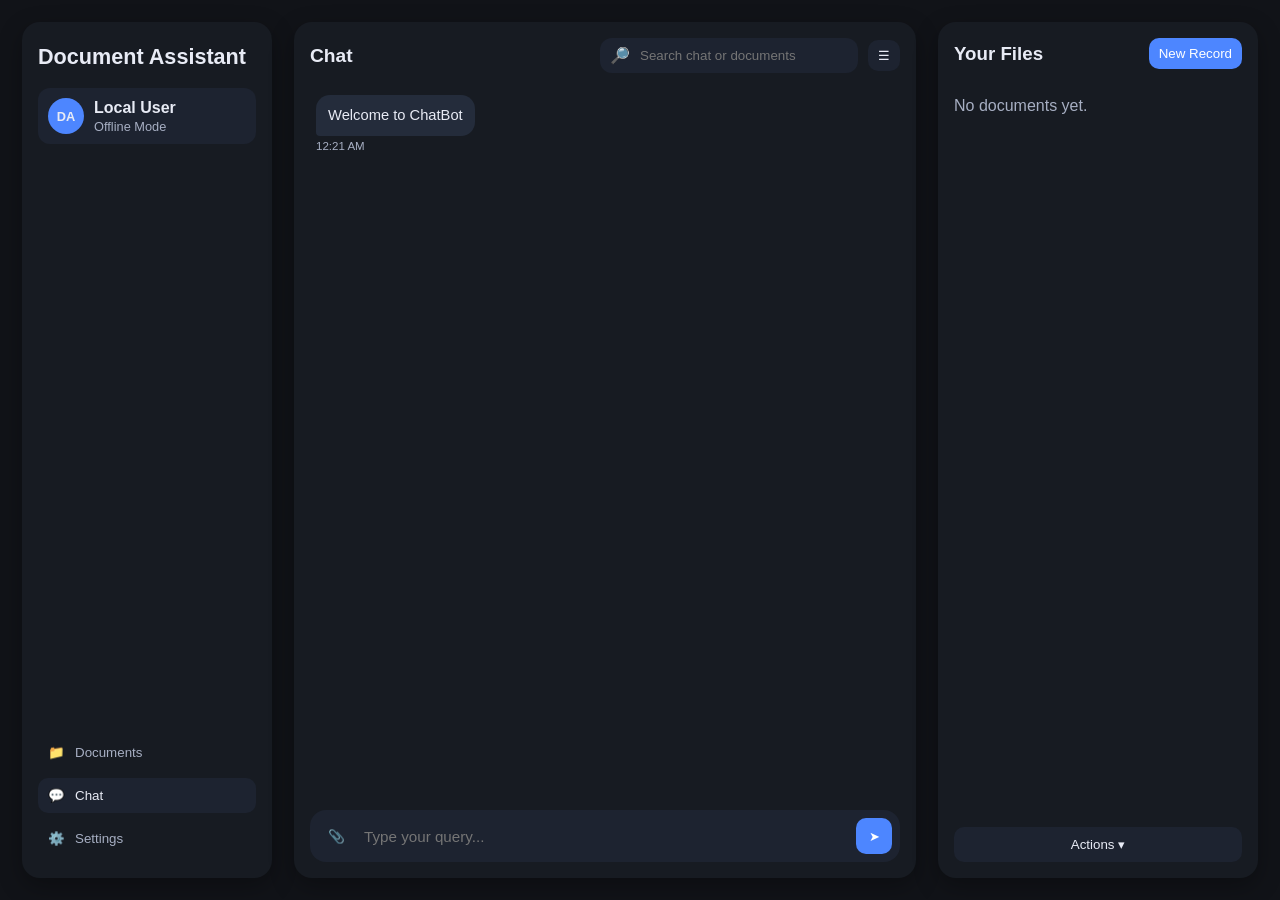
==== index.html @ bf6c9dc9 "Sync documents panel with edit flows" ====
<!DOCTYPE html>
<html lang="en">
<head>
<meta charset="UTF-8">
<meta name="viewport" content="width=device-width, initial-scale=1.0">
<title>Document Assistant</title>
<link rel="stylesheet" href="styles.css">
<link rel="icon" href="icons/favicon.ico" type="image/ico">
<link rel="manifest" href="manifest.json" />
<script src="js/pdf.min.js"></script>
<script>
  pdfjsLib.GlobalWorkerOptions.workerSrc = "js/pdf.worker.min.js";
</script>
</head>
<body>
<div class="app-shell">
  <aside class="left-sidebar panel">
    <div class="brand-block">
      <h1>Document Assistant</h1>
      <div class="profile-card">
        <div class="avatar">DA</div>
        <div>
          <p class="profile-name">Local User</p>
          <p class="profile-sub">Offline Mode</p>
        </div>
      </div>
    </div>

    <nav class="nav-list">
      <button class="nav-item" data-section="documents"><span>📁</span>Documents</button>
      <button class="nav-item active" data-section="chat"><span>💬</span>Chat</button>
      <button class="nav-item" data-section="settings"><span>⚙️</span>Settings</button>
    </nav>
  </aside>

  <main class="chat-center panel">
    <header class="chat-topbar">
      <h2>Chat</h2>
      <div class="topbar-tools">
        <div class="search-wrap">
          <span>🔎</span>
          <input type="text" id="chatSearch" placeholder="Search chat or documents">
        </div>
        <button class="icon-btn" id="menuToggleBtn" title="Utilities">☰</button>
        <div class="utilities-menu" id="utilitiesMenu">
          <button id="editDocsBtn" type="button">Manage</button>
          <button id="aboutBtn" type="button">About</button>
          <button id="openChangelogBtn" type="button">Changelog</button>
          <button id="helpBtn" type="button">Guide</button>
        </div>
      </div>
    </header>

    <div class="chatbox" id="chatbox">
      <div class="typing-indicator" id="typingIndicator">
        <span></span><span></span><span></span>
      </div>
    </div>

    <div class="input-area">
      <button id="attachBtn" title="Attach">📎</button>
      <input type="text" id="userInput" placeholder="Type your query...">
      <button id="sendBtn" title="Send">➤</button>
    </div>
    <input type="file" id="importFile" accept="application/json" style="display:none;">
  </main>

  <aside class="right-sidebar panel">
    <div class="docs-header">
      <h3>Your Files</h3>
      <button id="addDocBtn" type="button">New Record</button>
    </div>
    <div id="docsPanelList" class="docs-panel-list"></div>

    <div class="actions-wrap">
      <button id="actionsMenuBtn" type="button">Actions ▾</button>
      <div class="actions-menu" id="actionsMenu">
        <button id="exportBtn">Export</button>
        <button id="importBtn">Import</button>
        <button id="clearBtn">Delete all</button>
      </div>
    </div>
  </aside>
</div>

<!-- ADD DOCUMENT POPUP -->
<div class="popup" id="popup">
  <div class="popup-content">
    <h2 id="popupTitle">Add Document</h2>
    <input type="text" id="docName" placeholder="Document Name">
    <input type="text" id="docValue" placeholder="Document Number / Value">
    <label for="docFile">Attach File (optional):</label>
    <input type="file" id="docFile" accept=".pdf,.png,.jpg,.jpeg,.gif,.txt,.doc,.docx,.zip" />
    <textarea id="docInfo" placeholder="Additional Information (optional)"></textarea>
    <div class="popup-actions">
      <button id="saveDocBtn" type="button">Save</button>
      <button id="cancelBtn" type="button">Cancel</button>
    </div>
  </div>
</div>

<!-- EDIT DOCUMENT POPUP -->
<div class="popup" id="editPopup">
  <div class="popup-content" style="max-height: 420px; overflow-y: auto;">
    <h2>Edit Documents</h2>
    <div id="editDocsList" class="edit-doc-list"></div>
  </div>
  <div class="edit-actions">
    <button id="closeEditPopup">Close</button>
  </div>
</div>

<!-- ABOUT POPUP -->
<div id="aboutPopup" class="about-popup">
  <div class="about-box">
    <button id="closeAbout" class="about-close-btn">✕</button>
    <h2 class="about-title">ChatBot</h2>

    <img src="icons/192.png" class="about-logo">

    <p class="about-desc">A secure offline chatbot vault that stores your personal documents, notes, and files locally, no internet or servers required. <b>made to keep your data truly <i>yours</i>.</b></p>

    <div class="about-links-row">
      <a href="https://github.com/WorkofAditya/ChatBot" target="_blank">GitHub</a>
      <a href="https://codepen.io/WorkofAditya/pen/azNBRWr" target="_blank">CodePen</a>
    </div>

    <p class="about-dev">Developed by <b>Adityasinh Sodha</b></p>
    <p class="about-version">Version: <b>v2.0.1</b></p>
  </div>
</div>

<div id="changelogPopup" class="about-popup">
  <div class="about-box changelog-box-inner">
    <h2 class="about-title">Changelog</h2>
    <div id="changelogBody"></div>
    <div class="popup-actions">
      <button id="refreshChangelogBtn">Refresh</button>
      <button id="closeChangelogBtn">Close</button>
    </div>
  </div>
</div>

<div id="imgModal">
  <img id="imgModalContent">
</div>

<div id="pdfModal">
  <iframe id="pdfModalViewer"></iframe>
</div>

<div id="importLoader" style="display:none;">
  <div id="importBar"></div>
  <span id="importText">Importing 0%</span>
</div>

<div class="about-popup" id="helpPopup">
  <div class="about-box">
    <button class="about-close-btn" id="closeHelp">×</button>
    <h2 class="about-title">User Guide</h2>
    <div id="helpBody" class="changelog-box-inner"></div>
  </div>
</div>

<div id="updatePopup" class="popup">
  <div class="popup-content">
    <h2>Update Available</h2>
    <p>A new version of ChatBot is ready. Install the update to get new features and improvements.</p>
    <div class="popup-actions">
      <button id="refreshAppBtn">Update Now</button>
      <button id="dismissUpdateBtn">Later</button>
    </div>
  </div>
</div>

<script src="js/app.js"></script>
</body>
</html>
---- styles.css ----
:root {
  --bg: #111318;
  --panel: #171b22;
  --panel-soft: #1d2330;
  --text: #e8ebf5;
  --muted: #a7afc3;
  --accent: #4d86ff;
  --shadow: 0 8px 24px rgba(0, 0, 0, 0.3);
}

* { box-sizing: border-box; }

body {
  margin: 0;
  min-height: 100vh;
  background: var(--bg);
  color: var(--text);
  font-family: "Inter", "Poppins", sans-serif;
}

.app-shell {
  display: grid;
  grid-template-columns: 250px 1fr 320px;
  gap: 22px;
  padding: 22px;
  height: 100vh;
}

.panel {
  background: var(--panel);
  border-radius: 18px;
  box-shadow: var(--shadow);
}

.left-sidebar {
  padding: 22px 16px;
  display: flex;
  flex-direction: column;
  justify-content: space-between;
}

.brand-block h1 { margin: 0 0 18px; font-size: 1.35rem; }

.profile-card {
  display: flex;
  align-items: center;
  gap: 10px;
  background: var(--panel-soft);
  border-radius: 12px;
  padding: 10px;
}

.avatar {
  width: 36px;
  height: 36px;
  border-radius: 50%;
  background: var(--accent);
  display: grid;
  place-items: center;
  font-size: .8rem;
  font-weight: 700;
}

.profile-name { margin: 0; font-weight: 600; }
.profile-sub { margin: 2px 0 0; color: var(--muted); font-size: .8rem; }

.nav-list { display: flex; flex-direction: column; gap: 8px; }
.nav-item {
  border: none;
  background: transparent;
  color: var(--muted);
  border-radius: 10px;
  padding: 10px;
  text-align: left;
  display: flex;
  align-items: center;
  gap: 10px;
  cursor: pointer;
}
.nav-item.active, .nav-item:hover { background: var(--panel-soft); color: var(--text); }

.chat-center {
  display: grid;
  grid-template-rows: auto 1fr auto;
  padding: 16px;
  gap: 14px;
  min-width: 0;
}

.chat-topbar {
  display: flex;
  align-items: center;
  justify-content: space-between;
}
.chat-topbar h2 { margin: 0; font-size: 1.2rem; }

.topbar-tools { display: flex; align-items: center; gap: 10px; position: relative; }
.search-wrap {
  display: flex;
  align-items: center;
  gap: 8px;
  background: var(--panel-soft);
  padding: 8px 10px;
  border-radius: 12px;
}
.search-wrap input {
  background: transparent;
  border: none;
  color: var(--text);
  width: 210px;
  outline: none;
}

.icon-btn {
  border: none;
  background: var(--panel-soft);
  color: var(--text);
  border-radius: 10px;
  padding: 8px 10px;
  cursor: pointer;
}

.utilities-menu {
  position: absolute;
  top: 42px;
  right: 0;
  display: none;
  flex-direction: column;
  gap: 6px;
  background: var(--panel-soft);
  border-radius: 10px;
  padding: 8px;
  min-width: 140px;
  z-index: 30;
}
.utilities-menu.open { display: flex; }
.utilities-menu button {
  border: none;
  background: transparent;
  color: var(--text);
  text-align: left;
  border-radius: 8px;
  padding: 8px;
  cursor: pointer;
}
.utilities-menu button:hover { background: rgba(255,255,255,.08); }

.chatbox {
  overflow-y: auto;
  padding: 8px 6px 16px;
  display: flex;
  flex-direction: column;
  gap: 10px;
}

.message-wrap { display: flex; flex-direction: column; max-width: 72%; }
.message-wrap.user { align-self: flex-end; align-items: flex-end; }
.message-wrap.bot { align-self: flex-start; align-items: flex-start; }

.user-message,
.bot-message {
  padding: 10px 12px;
  border-radius: 14px;
  line-height: 1.45;
  font-size: .92rem;
}
.user-message { background: var(--accent); color: white; border-bottom-right-radius: 4px; }
.bot-message { background: #242c3b; color: var(--text); border-bottom-left-radius: 4px; }

.message-time {
  font-size: .72rem;
  color: var(--muted);
  margin-top: 4px;
}

.doc-preview-card {
  margin-top: 8px;
  padding: 10px;
  background: #202838;
  border-radius: 12px;
  min-width: 240px;
}
.doc-preview-head { display: flex; gap: 10px; align-items: center; }
.doc-thumb { width: 42px; height: 42px; object-fit: cover; border-radius: 8px; background: #111; }
.doc-meta p { margin: 0; font-size: .82rem; color: var(--muted); }
.doc-preview-card .download-btn {
  margin-top: 8px;
  border: none;
  background: var(--accent);
  color: white;
  border-radius: 8px;
  padding: 6px 10px;
  cursor: pointer;
}

.input-area {
  display: grid;
  grid-template-columns: auto 1fr auto;
  align-items: center;
  gap: 8px;
  background: var(--panel-soft);
  border-radius: 16px;
  padding: 8px;
}
#attachBtn, #sendBtn {
  border: none;
  background: transparent;
  color: var(--text);
  border-radius: 10px;
  width: 36px; height: 36px;
  cursor: pointer;
}
#sendBtn { background: var(--accent); color: white; }
#userInput {
  border: none;
  background: transparent;
  color: var(--text);
  outline: none;
  font-size: .95rem;
}

.right-sidebar {
  padding: 16px;
  display: grid;
  grid-template-rows: auto 1fr auto;
  gap: 12px;
}
.docs-header { display: flex; justify-content: space-between; align-items: center; }
.docs-header h3 { margin: 0; }
#addDocBtn {
  border: none;
  background: var(--accent);
  color: white;
  padding: 8px 10px;
  border-radius: 10px;
  cursor: pointer;
}
.docs-panel-list { overflow-y: auto; display: flex; flex-direction: column; gap: 10px; }
.doc-card {
  background: var(--panel-soft);
  border-radius: 12px;
  padding: 10px;
  display: grid;
  grid-template-columns: 1fr auto;
  gap: 8px;
}
.doc-card-title { display: flex; align-items: center; gap: 8px; font-weight: 600; }
.doc-card small { color: var(--muted); }
.doc-card .edit-btn {
  border: none;
  background: rgba(77,134,255,.2);
  color: #b8ccff;
  border-radius: 8px;
  padding: 6px 10px;
  cursor: pointer;
}

.actions-wrap { position: relative; }
#actionsMenuBtn {
  width: 100%;
  border: none;
  background: var(--panel-soft);
  color: var(--text);
  border-radius: 10px;
  padding: 10px;
  cursor: pointer;
}
.actions-menu {
  display: none;
  position: absolute;
  bottom: 44px;
  left: 0;
  right: 0;
  background: #222a39;
  border-radius: 10px;
  padding: 8px;
  z-index: 20;
}
.actions-menu.open { display: flex; flex-direction: column; gap: 6px; }
.actions-menu button { border: none; background: transparent; color: var(--text); text-align: left; padding: 8px; border-radius: 8px; cursor: pointer; }
.actions-menu button:hover { background: rgba(255,255,255,.08); }

.popup, .about-popup {
  position: fixed;
  inset: 0;
  display: none;
  justify-content: center;
  align-items: center;
  background: rgba(0, 0, 0, 0.55);
  z-index: 100;
}
.popup-content, .about-box {
  width: min(420px, 92vw);
  background: #181d27;
  border-radius: 16px;
  padding: 20px;
  box-shadow: var(--shadow);
}
.popup-content input, .popup-content textarea {
  width: 100%;
  margin-top: 10px;
  padding: 10px;
  border-radius: 10px;
  border: 1px solid #2c3342;
  background: #10141c;
  color: var(--text);
}
.popup-actions, .edit-actions { display: flex; gap: 10px; margin-top: 14px; justify-content: flex-end; }
.popup-actions button, .edit-actions button { border: none; border-radius: 9px; padding: 8px 12px; background: var(--panel-soft); color: var(--text); cursor: pointer; }

.edit-doc-item { display: flex; justify-content: space-between; align-items: center; margin-top: 10px; background: #212838; padding: 8px; border-radius: 9px; }
.edit-buttons { display: flex; gap: 8px; }
.edit-btn, .delete-btn { border: none; border-radius: 8px; padding: 5px 8px; background: #2c3648; color: var(--text); cursor: pointer; }

.typing { display: flex; gap: 4px; padding: 0 8px; }
.typing span, .typing-indicator span {
  width: 6px; height: 6px; border-radius: 50%; background: #7f8aa3;
  animation: blink 1.1s infinite;
}
.typing span:nth-child(2), .typing-indicator span:nth-child(2) { animation-delay: .2s; }
.typing span:nth-child(3), .typing-indicator span:nth-child(3) { animation-delay: .4s; }
.typing-indicator { display: none; }
@keyframes blink { 0%, 80%, 100% { opacity: .2; } 40% { opacity: 1; } }

.toast {
  position: fixed;
  left: 50%;
  bottom: 30px;
  transform: translateX(-50%);
  background: #232c3d;
  color: #fff;
  padding: 10px 14px;
  border-radius: 10px;
  opacity: 0;
  transition: opacity .2s;
  z-index: 150;
}
.toast.show { opacity: 1; }

#imgModal, #pdfModal { position: fixed; inset: 0; display: none; justify-content: center; align-items: center; background: rgba(0,0,0,.75); z-index: 120; }
#imgModalContent, #pdfModalViewer { max-width: 90vw; max-height: 90vh; border: none; border-radius: 12px; }

@media (max-width: 1100px) {
  .app-shell { grid-template-columns: 70px 1fr; }
  .right-sidebar { display: none; }
  .brand-block h1, .profile-card, .nav-item { font-size: 0; }
  .nav-item span { font-size: 1.2rem; }
  .search-wrap input { width: 120px; }
}
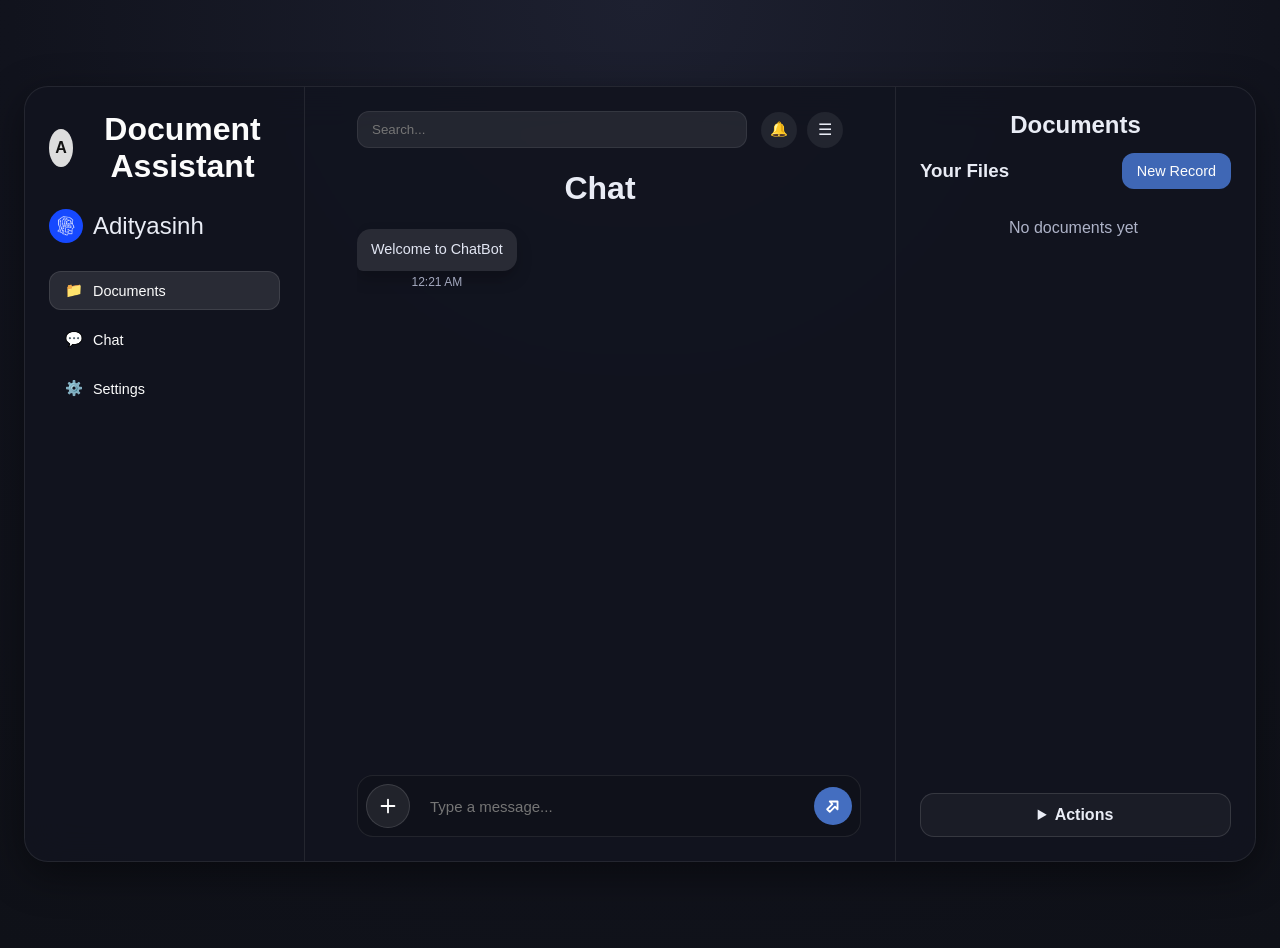
==== commit e048ed39: "Redesign UI into three-panel document assistant layout" ====
--- a/index.html
+++ b/index.html
@@ -3,7 +3,7 @@
 <head>
 <meta charset="UTF-8">
 <meta name="viewport" content="width=device-width, initial-scale=1.0">
-<title>Document Assistant</title>
+<title>Chatbot</title>
 <link rel="stylesheet" href="styles.css">
 <link rel="icon" href="icons/favicon.ico" type="image/ico">
 <link rel="manifest" href="manifest.json" />
@@ -11,45 +11,57 @@
 <script>
   pdfjsLib.GlobalWorkerOptions.workerSrc = "js/pdf.worker.min.js";
 </script>
+
 </head>
 <body>
-<div class="app-shell">
-  <aside class="left-sidebar panel">
-    <div class="brand-block">
+<!-- MAIN VAULT CONTAINER -->
+<div class="vault-container">
+  <aside class="left-sidebar">
+    <div class="brand-row">
+      <div class="brand-avatar">A</div>
       <h1>Document Assistant</h1>
-      <div class="profile-card">
-        <div class="avatar">DA</div>
-        <div>
-          <p class="profile-name">Local User</p>
-          <p class="profile-sub">Offline Mode</p>
-        </div>
-      </div>
-    </div>
-
-    <nav class="nav-list">
-      <button class="nav-item" data-section="documents"><span>📁</span>Documents</button>
-      <button class="nav-item active" data-section="chat"><span>💬</span>Chat</button>
-      <button class="nav-item" data-section="settings"><span>⚙️</span>Settings</button>
+    </div>
+    <div class="profile-row">
+      <img src="icons/Bot.png" alt="User avatar">
+      <span>Adityasinh</span>
+    </div>
+
+    <nav class="sidebar-nav">
+      <button class="nav-item active" type="button">
+        <span>📁</span>
+        Documents
+      </button>
+      <button class="nav-item" type="button">
+        <span>💬</span>
+        Chat
+      </button>
+      <button class="nav-item" type="button">
+        <span>⚙️</span>
+        Settings
+      </button>
     </nav>
   </aside>
 
-  <main class="chat-center panel">
-    <header class="chat-topbar">
-      <h2>Chat</h2>
-      <div class="topbar-tools">
-        <div class="search-wrap">
-          <span>🔎</span>
-          <input type="text" id="chatSearch" placeholder="Search chat or documents">
-        </div>
-        <button class="icon-btn" id="menuToggleBtn" title="Utilities">☰</button>
-        <div class="utilities-menu" id="utilitiesMenu">
-          <button id="editDocsBtn" type="button">Manage</button>
-          <button id="aboutBtn" type="button">About</button>
-          <button id="openChangelogBtn" type="button">Changelog</button>
-          <button id="helpBtn" type="button">Guide</button>
-        </div>
+  <main class="chat-panel">
+    <header class="topbar">
+      <div class="topbar-search-wrap">
+        <input type="search" placeholder="Search..." class="topbar-search">
+      </div>
+      <div class="topbar-actions">
+        <button class="icon-btn" type="button" title="Notifications">🔔</button>
+        <details class="menu-dropdown">
+          <summary class="icon-btn" title="Menu">☰</summary>
+          <div class="menu-dropdown-content">
+            <button id="editDocsBtn" type="button">Manage</button>
+            <button id="aboutBtn" type="button">About</button>
+            <button id="openChangelogMenuBtn" type="button">Changelog</button>
+            <button id="helpBtn" type="button">Help</button>
+          </div>
+        </details>
       </div>
     </header>
+
+    <h2 class="chat-title">Chat</h2>
 
     <div class="chatbox" id="chatbox">
       <div class="typing-indicator" id="typingIndicator">
@@ -58,29 +70,41 @@
     </div>
 
     <div class="input-area">
-      <button id="attachBtn" title="Attach">📎</button>
-      <input type="text" id="userInput" placeholder="Type your query...">
-      <button id="sendBtn" title="Send">➤</button>
-    </div>
-    <input type="file" id="importFile" accept="application/json" style="display:none;">
+      <button id="addDocBtn" title="Add Document" class="attach-btn">
+        <svg xmlns="http://www.w3.org/2000/svg" viewBox="0 0 24 24" width="22" height="22">
+          <path d="M12 5v14m-7-7h14" stroke="#ffffff" stroke-width="2" stroke-linecap="round" stroke-linejoin="round"/>
+        </svg>
+      </button>
+      <input type="text" id="userInput" placeholder="Type a message...">
+      <button id="sendBtn" title="Send">
+        <svg xmlns="http://www.w3.org/2000/svg" viewBox="0 0 24 24">
+          <path d="M12 5L6 11H10V19H14V11H18L12 5Z" fill="#141414"/>
+        </svg>
+      </button>
+    </div>
   </main>
 
-  <aside class="right-sidebar panel">
-    <div class="docs-header">
+  <aside class="documents-panel">
+    <div class="documents-header">
+      <h2>Documents</h2>
+    </div>
+    <div class="documents-subheader">
       <h3>Your Files</h3>
-      <button id="addDocBtn" type="button">New Record</button>
-    </div>
-    <div id="docsPanelList" class="docs-panel-list"></div>
-
-    <div class="actions-wrap">
-      <button id="actionsMenuBtn" type="button">Actions ▾</button>
-      <div class="actions-menu" id="actionsMenu">
-        <button id="exportBtn">Export</button>
-        <button id="importBtn">Import</button>
-        <button id="clearBtn">Delete all</button>
-      </div>
-    </div>
+      <button id="newRecordBtn" type="button">New Record</button>
+    </div>
+    <div id="documentsList" class="documents-list"></div>
+
+    <details class="actions-dropdown">
+      <summary>Actions</summary>
+      <div class="actions-dropdown-content">
+        <button id="exportBtn" type="button">Export</button>
+        <button id="importBtn" type="button">Import</button>
+        <button id="clearBtn" type="button">Delete all</button>
+      </div>
+    </details>
   </aside>
+
+  <input type="file" id="importFile" accept="application/json" style="display:none;">
 </div>
 
 <!-- ADD DOCUMENT POPUP -->
@@ -100,7 +124,7 @@
 </div>
 
 <!-- EDIT DOCUMENT POPUP -->
-<div class="popup" id="editPopup">
+<div class="popup" id="editPopup" style="display:none;">
   <div class="popup-content" style="max-height: 420px; overflow-y: auto;">
     <h2>Edit Documents</h2>
     <div id="editDocsList" class="edit-doc-list"></div>
@@ -123,10 +147,11 @@
     <div class="about-links-row">
       <a href="https://github.com/WorkofAditya/ChatBot" target="_blank">GitHub</a>
       <a href="https://codepen.io/WorkofAditya/pen/azNBRWr" target="_blank">CodePen</a>
+      <a href="#" id="openChangelogBtn">Changelog</a>
     </div>
 
     <p class="about-dev">Developed by <b>Adityasinh Sodha</b></p>
-    <p class="about-version">Version: <b>v2.0.1</b></p>
+        <p class="about-version">Version: <b>v2.0.1</b></p>
   </div>
 </div>
 
@@ -162,6 +187,7 @@
   </div>
 </div>
 
+<!-- UPDATE POPUP -->
 <div id="updatePopup" class="popup">
   <div class="popup-content">
     <h2>Update Available</h2>
--- a/styles.css
+++ b/styles.css
@@ -1,349 +1,1251 @@
-:root {
-  --bg: #111318;
-  --panel: #171b22;
-  --panel-soft: #1d2330;
-  --text: #e8ebf5;
-  --muted: #a7afc3;
-  --accent: #4d86ff;
-  --shadow: 0 8px 24px rgba(0, 0, 0, 0.3);
-}
-
-* { box-sizing: border-box; }
-
 body {
   margin: 0;
-  min-height: 100vh;
-  background: var(--bg);
-  color: var(--text);
+  height: 100vh;
+  background: #141414;
+  color: #e9ecf5;
   font-family: "Inter", "Poppins", sans-serif;
-}
-
-.app-shell {
-  display: grid;
-  grid-template-columns: 250px 1fr 320px;
-  gap: 22px;
-  padding: 22px;
-  height: 100vh;
-}
-
-.panel {
-  background: var(--panel);
-  border-radius: 18px;
-  box-shadow: var(--shadow);
-}
-
-.left-sidebar {
-  padding: 22px 16px;
+  display: flex;
+  justify-content: center;
+  align-items: center;
+  overflow: hidden;
+}
+
+.vault-container {
+  backdrop-filter: blur(20px);
+  background: rgba(255, 255, 255, 0.05);
+  border: 1px solid rgba(255, 255, 255, 0.1);
+  border-radius: 22px;
+  padding: 35px 30px;
+  width: 100%;
+  max-width: 440px;
+  box-shadow: 0 8px 40px rgba(0, 0, 0, 0.6);
+  text-align: center;
   display: flex;
   flex-direction: column;
-  justify-content: space-between;
-}
-
-.brand-block h1 { margin: 0 0 18px; font-size: 1.35rem; }
-
-.profile-card {
-  display: flex;
-  align-items: center;
+  gap: 16px;
+  transition: all 0.3s ease;
+}
+
+.vault-container:hover {
+  border-color: rgba(255, 255, 255, 0.15);
+  box-shadow: 0 8px 50px rgba(0, 0, 0, 0.7);
+}
+
+.vault-container h1 {
+  font-size: 1.6rem;
+  font-weight: 600;
+  color: #fcfcfc;
+  text-shadow: 0 0 10px rgba(255, 255, 255, 0.1);
+  letter-spacing: 0.8px;
+  margin-bottom: 8px;
+}
+
+.chatbox {
+  background: rgba(255, 255, 255, 0.05);
+  border: 1px solid rgba(255, 255, 255, 0.1);
+  border-radius: 14px;
+  height: 340px;
+  padding: 14px;
+  overflow-y: auto;
+  display: flex;
+  flex-direction: column;
   gap: 10px;
-  background: var(--panel-soft);
-  border-radius: 12px;
-  padding: 10px;
-}
-
-.avatar {
+  scroll-behavior: smooth;
+  transition: background 0.3s ease;
+}
+
+.chatbox::-webkit-scrollbar {
+  width: 6px;
+}
+
+.chatbox::-webkit-scrollbar-thumb {
+  background: rgba(255, 255, 255, 0.15);
+  border-radius: 6px;
+}
+
+.user-message,
+.bot-message {
+  padding: 10px 14px;
+  border-radius: 14px;
+  max-width: 85%;
+  word-wrap: break-word;
+  font-size: 0.9rem;
+  line-height: 1.5;
+  animation: fadeUp 0.3s ease;
+}
+
+@keyframes fadeUp {
+  from { opacity: 0; transform: translateY(4px); }
+  to { opacity: 1; transform: translateY(0); }
+}
+
+.user-message {
+  background: rgba(255, 255, 255, 0.1);
+  color: #fcfcfc;
+  align-self: flex-end;
+  border-bottom-right-radius: 4px;
+  box-shadow: 0 0 8px rgba(255, 255, 255, 0.15);
+  backdrop-filter: blur(4px);
+}
+
+.bot-message {
+  background: rgba(255, 255, 255, 0.08);
+  color: #e2e6f3;
+  align-self: flex-start;
+  border-bottom-left-radius: 4px;
+  box-shadow: 0 0 8px rgba(255, 255, 255, 0.06);
+}
+
+.input-area {
+  position: relative;
+  width: 100%;
+  display: flex;
+  align-items: center;
+  margin-top: 10px;
+}
+
+#userInput {
+  width: 100%;
+  padding: 12px 48px 12px 16px; /* space for button */
+  border: none;
+  border-radius: 30px;
+  background: rgba(255, 255, 255, 0.08);
+  color: #fcfcfc;
+  font-size: 15px;
+  outline: none;
+  box-shadow: 0 0 8px rgba(255, 255, 255, 0.1);
+}
+
+#sendBtn {
+  all: unset;
+  position: absolute;
+  right: 10px;
+  top: 50%;
+  transform: translateY(-50%);
   width: 36px;
   height: 36px;
+  display: flex;
+  align-items: center;
+  justify-content: center;
+  cursor: pointer;
+  transition: all 0.25s ease;
   border-radius: 50%;
-  background: var(--accent);
-  display: grid;
-  place-items: center;
-  font-size: .8rem;
-  font-weight: 700;
-}
-
-.profile-name { margin: 0; font-weight: 600; }
-.profile-sub { margin: 2px 0 0; color: var(--muted); font-size: .8rem; }
-
-.nav-list { display: flex; flex-direction: column; gap: 8px; }
-.nav-item {
+}
+
+#sendBtn:hover {
+  background: rgba(255, 255, 255, 0.08); 
+  transform: translateY(-50%) scale(1.08);
+}
+
+#sendBtn:active {
+  transform: translateY(-50%) scale(0.95);
+  background: rgba(255, 255, 255, 0.08);
+}
+
+#sendBtn svg {
+  width: 22px;
+  height: 22px;
+  stroke: #ffffff;
+  stroke-width: 2;
+  stroke-linecap: round;
+  stroke-linejoin: round;
+  fill: none;
+  transform: rotate(45deg);
+  transition: all 0.25s ease;
+}
+
+#sendBtn:hover svg {
+  stroke: #111; 
+}
+
+#sendBtn:active svg {
+  stroke: #000;
+}
+
+#sendBtn svg {
+  width: 22px;
+  height: 22px;
+  transform: rotate(45deg);
+  transition: fill 0.18s ease, stroke 0.18s ease, transform 0.25s ease;
+}
+
+#sendBtn svg path {
+  fill: none;
+  stroke: #ffffff;
+}
+
+#sendBtn:hover svg path,
+#sendBtn:active svg path {
+  fill: #ffffff;    
+  stroke: #ffffff;  
+}
+
+
+.input-area input {
+  flex: 1;
+  padding: 11px 14px;
+  border-radius: 12px;
+  border: 1px solid rgba(255, 255, 255, 0.15);
+  background: rgba(255, 255, 255, 0.08);
+  color: #e9ecf5;
+  font-size: 0.95rem;
+  transition: all 0.25s ease;
+}
+
+.input-area input:focus {
+  outline: none;
+  border-color: #619eff;
+  box-shadow: 0 0 8px rgba(90, 157, 248, 0.4);
+  background: rgba(255, 255, 255, 0.12);
+}
+
+button {
+  background: linear-gradient(135deg, #2b2b2b, #1a1a1a);
+  color: #fcfcfc;
   border: none;
-  background: transparent;
-  color: var(--muted);
-  border-radius: 10px;
-  padding: 10px;
-  text-align: left;
-  display: flex;
-  align-items: center;
+  border-radius: 12px;
+  padding: 10px 15px;
+  font-size: 0.9rem;
+  cursor: pointer;
+  transition: all 0.25s ease;
+  font-weight: 500;
+}
+
+button:hover {
+  box-shadow: 0 0 10px rgba(255, 255, 255, 0.25);
+  transform: translateY(-1px);
+}
+
+button:active {
+  transform: scale(0.97);
+  box-shadow: 0 0 6px rgba(255, 255, 255, 0.2);
+}
+
+.fab-container {
+  position: fixed;
+  bottom: 25px;
+  right: 25px;
+  display: flex;
+  flex-direction: column;
+  align-items: flex-end;
   gap: 10px;
-  cursor: pointer;
-}
-.nav-item.active, .nav-item:hover { background: var(--panel-soft); color: var(--text); }
-
-.chat-center {
-  display: grid;
-  grid-template-rows: auto 1fr auto;
-  padding: 16px;
-  gap: 14px;
-  min-width: 0;
-}
-
-.chat-topbar {
-  display: flex;
-  align-items: center;
-  justify-content: space-between;
-}
-.chat-topbar h2 { margin: 0; font-size: 1.2rem; }
-
-.topbar-tools { display: flex; align-items: center; gap: 10px; position: relative; }
-.search-wrap {
-  display: flex;
-  align-items: center;
-  gap: 8px;
-  background: var(--panel-soft);
-  padding: 8px 10px;
-  border-radius: 12px;
-}
-.search-wrap input {
-  background: transparent;
+  z-index: 200;
+}
+
+.fab-main {
+  background: linear-gradient(145deg, #5a9df8, #3268f5);
   border: none;
-  color: var(--text);
-  width: 210px;
-  outline: none;
-}
-
-.icon-btn {
-  border: none;
-  background: var(--panel-soft);
-  color: var(--text);
-  border-radius: 10px;
-  padding: 8px 10px;
-  cursor: pointer;
-}
-
-.utilities-menu {
-  position: absolute;
-  top: 42px;
-  right: 0;
+  border-radius: 50%;
+  width: 56px;
+  height: 56px;
+  color: #fff;
+  font-size: 1.4rem;
+  display: flex;
+  justify-content: center;
+  align-items: center;
+  box-shadow: 0 8px 25px rgba(0, 0, 0, 0.4);
+  transition: all 0.3s ease;
+}
+
+.fab-main:hover {
+  transform: rotate(45deg);
+  box-shadow: 0 8px 30px rgba(90, 157, 248, 0.5);
+}
+
+.fab-options {
   display: none;
   flex-direction: column;
-  gap: 6px;
-  background: var(--panel-soft);
-  border-radius: 10px;
-  padding: 8px;
-  min-width: 140px;
-  z-index: 30;
-}
-.utilities-menu.open { display: flex; }
-.utilities-menu button {
-  border: none;
-  background: transparent;
-  color: var(--text);
-  text-align: left;
-  border-radius: 8px;
-  padding: 8px;
+  gap: 10px;
+}
+
+.fab-options button {
+  width: 46px;
+  height: 46px;
+  border-radius: 50%;
+  border: 1px solid rgba(255, 255, 255, 0.1);
+  background: rgba(255, 255, 255, 0.08);
+  color: #d5dbff;
+  font-size: 1.2rem;
   cursor: pointer;
-}
-.utilities-menu button:hover { background: rgba(255,255,255,.08); }
-
-.chatbox {
-  overflow-y: auto;
-  padding: 8px 6px 16px;
-  display: flex;
-  flex-direction: column;
-  gap: 10px;
-}
-
-.message-wrap { display: flex; flex-direction: column; max-width: 72%; }
-.message-wrap.user { align-self: flex-end; align-items: flex-end; }
-.message-wrap.bot { align-self: flex-start; align-items: flex-start; }
-
-.user-message,
-.bot-message {
-  padding: 10px 12px;
-  border-radius: 14px;
-  line-height: 1.45;
-  font-size: .92rem;
-}
-.user-message { background: var(--accent); color: white; border-bottom-right-radius: 4px; }
-.bot-message { background: #242c3b; color: var(--text); border-bottom-left-radius: 4px; }
-
-.message-time {
-  font-size: .72rem;
-  color: var(--muted);
-  margin-top: 4px;
-}
-
-.doc-preview-card {
-  margin-top: 8px;
-  padding: 10px;
-  background: #202838;
-  border-radius: 12px;
-  min-width: 240px;
-}
-.doc-preview-head { display: flex; gap: 10px; align-items: center; }
-.doc-thumb { width: 42px; height: 42px; object-fit: cover; border-radius: 8px; background: #111; }
-.doc-meta p { margin: 0; font-size: .82rem; color: var(--muted); }
-.doc-preview-card .download-btn {
-  margin-top: 8px;
-  border: none;
-  background: var(--accent);
-  color: white;
-  border-radius: 8px;
-  padding: 6px 10px;
-  cursor: pointer;
-}
-
-.input-area {
-  display: grid;
-  grid-template-columns: auto 1fr auto;
-  align-items: center;
-  gap: 8px;
-  background: var(--panel-soft);
-  border-radius: 16px;
-  padding: 8px;
-}
-#attachBtn, #sendBtn {
-  border: none;
-  background: transparent;
-  color: var(--text);
-  border-radius: 10px;
-  width: 36px; height: 36px;
-  cursor: pointer;
-}
-#sendBtn { background: var(--accent); color: white; }
-#userInput {
-  border: none;
-  background: transparent;
-  color: var(--text);
-  outline: none;
-  font-size: .95rem;
-}
-
-.right-sidebar {
-  padding: 16px;
-  display: grid;
-  grid-template-rows: auto 1fr auto;
-  gap: 12px;
-}
-.docs-header { display: flex; justify-content: space-between; align-items: center; }
-.docs-header h3 { margin: 0; }
-#addDocBtn {
-  border: none;
-  background: var(--accent);
-  color: white;
-  padding: 8px 10px;
-  border-radius: 10px;
-  cursor: pointer;
-}
-.docs-panel-list { overflow-y: auto; display: flex; flex-direction: column; gap: 10px; }
-.doc-card {
-  background: var(--panel-soft);
-  border-radius: 12px;
-  padding: 10px;
-  display: grid;
-  grid-template-columns: 1fr auto;
-  gap: 8px;
-}
-.doc-card-title { display: flex; align-items: center; gap: 8px; font-weight: 600; }
-.doc-card small { color: var(--muted); }
-.doc-card .edit-btn {
-  border: none;
-  background: rgba(77,134,255,.2);
-  color: #b8ccff;
-  border-radius: 8px;
-  padding: 6px 10px;
-  cursor: pointer;
-}
-
-.actions-wrap { position: relative; }
-#actionsMenuBtn {
-  width: 100%;
-  border: none;
-  background: var(--panel-soft);
-  color: var(--text);
-  border-radius: 10px;
-  padding: 10px;
-  cursor: pointer;
-}
-.actions-menu {
-  display: none;
-  position: absolute;
-  bottom: 44px;
-  left: 0;
-  right: 0;
-  background: #222a39;
-  border-radius: 10px;
-  padding: 8px;
-  z-index: 20;
-}
-.actions-menu.open { display: flex; flex-direction: column; gap: 6px; }
-.actions-menu button { border: none; background: transparent; color: var(--text); text-align: left; padding: 8px; border-radius: 8px; cursor: pointer; }
-.actions-menu button:hover { background: rgba(255,255,255,.08); }
-
-.popup, .about-popup {
+  box-shadow: 0 6px 15px rgba(0, 0, 0, 0.25);
+  transition: all 0.25s ease;
+}
+
+.fab-options button:hover {
+  background: rgba(255, 255, 255, 0.15);
+  transform: translateY(-2px);
+}
+
+.popup {
   position: fixed;
   inset: 0;
   display: none;
   justify-content: center;
   align-items: center;
-  background: rgba(0, 0, 0, 0.55);
   z-index: 100;
-}
-.popup-content, .about-box {
-  width: min(420px, 92vw);
-  background: #181d27;
+  background: rgba(10, 10, 15, 0.6);
+  backdrop-filter: blur(16px);
+  -webkit-backdrop-filter: blur(16px);
+  animation: fadeIn 0.25s ease-in-out;
+}
+
+.popup-content {
+  background: rgba(255, 255, 255, 0.05);
+  backdrop-filter: blur(20px);
+  -webkit-backdrop-filter: blur(20px);
+  border: 1px solid rgba(255, 255, 255, 0.1);
+  border-radius: 20px;
+  padding: 32px 26px;
+  width: 100%;
+  max-width: 400px;
+  box-shadow: 0 8px 40px rgba(0, 0, 0, 0.6);
+  display: flex;
+  flex-direction: column;
+  gap: 16px;
+  color: #f1f2f6;
+  transition: all 0.3s ease;
+}
+
+.popup-content h2 {
+  text-align: center;
+  font-size: 1.3rem;
+  color: #ffffff;
+  font-weight: 600;
+  text-shadow: 0 0 8px rgba(255, 255, 255, 0.08);
+}
+
+.popup-content input,
+.popup-content textarea {
+  background: rgba(255, 255, 255, 0.08);
+  border: 1px solid rgba(255, 255, 255, 0.12);
+  border-radius: 12px;
+  padding: 10px 12px;
+  font-size: 0.9rem;
+  color: #eaeaea;
+  resize: none;
+  transition: all 0.25s ease;
+}
+
+.popup-content input:focus,
+.popup-content textarea:focus {
+  outline: none;
+  border-color: rgba(90, 157, 248, 0.4);
+  box-shadow: 0 0 8px rgba(90, 157, 248, 0.3);
+  background: rgba(255, 255, 255, 0.12);
+}
+
+.popup-content label {
+  font-size: 0.85rem;
+  color: #c9cce2;
+  margin-top: 4px;
+}
+
+.popup-actions {
+  display: flex;
+  justify-content: space-between;
+  gap: 12px;
+  margin-top: 10px;
+}
+
+.popup-actions button {
+  flex: 1;
+  padding: 10px 0;
+  border-radius: 12px;
+  background: rgba(255, 255, 255, 0.08);
+  border: 1px solid rgba(255, 255, 255, 0.12);
+  color: #f1f1f1;
+  font-weight: 500;
+  cursor: pointer;
+  transition: all 0.25s ease;
+  box-shadow: 0 0 10px rgba(0, 0, 0, 0.4);
+  backdrop-filter: blur(8px);
+}
+
+.popup-actions button:hover {
+  background: rgba(90, 157, 248, 0.15);
+  border-color: rgba(90, 157, 248, 0.4);
+  box-shadow: 0 0 14px rgba(90, 157, 248, 0.35);
+  transform: translateY(-2px);
+}
+
+.popup-actions button:active {
+  transform: scale(0.96);
+  background: rgba(90, 157, 248, 0.25);
+  box-shadow: 0 0 10px rgba(90, 157, 248, 0.25);
+  border-color: rgba(90, 157, 248, 0.4);
+}
+
+
+.typing-indicator {
+  display: none;
+  align-self: flex-start;
+  background: rgba(255, 255, 255, 0.08);
+  border-radius: 14px;
+  padding: 10px 14px;
+  margin-top: 6px;
+  width: 60px;
+  justify-content: space-around;
+  box-shadow: 0 0 8px rgba(100, 150, 255, 0.3);
+}
+
+.typing-indicator span {
+  width: 8px;
+  height: 8px;
+  background: #5a9df8;
+  border-radius: 50%;
+  opacity: 0.6;
+  animation: typingBlink 1.3s infinite ease-in-out;
+}
+
+.typing-indicator span:nth-child(2) { animation-delay: 0.2s; }
+.typing-indicator span:nth-child(3) { animation-delay: 0.4s; }
+
+@keyframes typingBlink {
+  0%, 80%, 100% { opacity: 0.3; transform: scale(1); }
+  40% { opacity: 1; transform: scale(1.2); }
+}
+
+@keyframes fadeIn {
+  from { opacity: 0; transform: scale(0.96); }
+  to { opacity: 1; transform: scale(1); }
+}
+
+@media (max-width: 500px) {
+  .vault-container {
+    width: 92%;
+    padding: 24px 20px;
+  }
+  .popup-content {
+    max-width: 92%;
+  }
+}
+
+.vault-toolbar {
+  display: flex;
+  justify-content: center;
+  gap: 10px;
+  margin-bottom: 10px;
+  padding: 8px 12px;
+  border-radius: 12px;
+  background: rgba(255, 255, 255, 0.04);
+  border: 1px solid rgba(255, 255, 255, 0.08);
+  backdrop-filter: blur(10px);
+}
+
+.vault-toolbar button {
+  background: rgba(255, 255, 255, 0.08);
+  color: #fcfcfc;
+  border: 1px solid rgba(255, 255, 255, 0.15);
+  border-radius: 10px;
+  padding: 8px 16px;
+  font-size: 0.85rem;
+  cursor: pointer;
+  transition: all 0.25s ease;
+  font-weight: 500;
+}
+
+.vault-toolbar button:hover {
+  background: rgba(255, 255, 255, 0.15);
+  color: #fcfcfc;
+  box-shadow: 0 0 10px rgba(255, 255, 255, 0.25);
+  transform: translateY(-1px);
+}
+
+.vault-toolbar button:active {
+  transform: scale(0.96);
+}
+
+/* Typing animation */
+.typing {
+  display: flex;
+  gap: 4px;
+  padding: 8px;
+  align-items: center;
+}
+.typing span {
+  width: 6px;
+  height: 6px;
+  background: #9cbcff;
+  border-radius: 50%;
+  animation: blink 1.3s infinite ease-in-out;
+}
+.typing span:nth-child(2) {
+  animation-delay: 0.2s;
+}
+.typing span:nth-child(3) {
+  animation-delay: 0.4s;
+}
+@keyframes blink {
+  0%, 80%, 100% { opacity: 0.3; transform: scale(0.8); }
+  40% { opacity: 1; transform: scale(1); }
+}
+
+/* Toast Notifications */
+.toast {
+  position: fixed;
+  bottom: 24px;
+  right: 24px;
+  background: rgba(20, 25, 45, 0.8);
+  color: #fff;
+  padding: 10px 18px;
+  border-radius: 8px;
+  opacity: 0;
+  transform: translateY(10px);
+  transition: all 0.3s ease;
+  font-size: 0.85rem;
+  backdrop-filter: blur(6px);
+  z-index: 9999;
+  border: 1px solid rgba(255, 255, 255, 0.08);
+}
+.toast.show {
+  opacity: 1;
+  transform: translateY(0);
+}
+.toast.success { border-color: rgba(50, 255, 140, 0.4); }
+.toast.error { border-color: rgba(255, 80, 80, 0.5); }
+
+.chatbox img {
+  box-shadow: 0 0 8px rgba(255, 255, 255, 0.1);
+  transition: transform 0.3s ease;
+}
+.chatbox img:hover {
+  transform: scale(1.05);
+}
+
+.popup-actions {
+  display: flex;
+  justify-content: space-between; /* puts buttons at ends */
+  gap: 12px; /* space between buttons */
+  margin-top: 12px;
+}
+
+.popup-actions button {
+  flex: 1; /* buttons take equal width */
+  padding: 10px 0;
+}
+
+#addDocBtn {
+  all: unset;
+  width: 42px;
+  height: 42px;
+  border-radius: 50%;
+  background: rgba(255, 255, 255, 0.08);
+  border: 1px solid rgba(255, 255, 255, 0.12);
+  display: flex;
+  align-items: center;
+  justify-content: center;
+  margin-right: 8px;
+  cursor: pointer;
+  transition: all 0.25s ease;
+}
+
+#addDocBtn:hover {
+  background: rgba(90, 157, 248, 0.15);
+  border-color: rgba(90, 157, 248, 0.4);
+  box-shadow: 0 0 10px rgba(90, 157, 248, 0.3);
+  transform: translateY(-1px);
+}
+
+#addDocBtn:active {
+  transform: scale(0.95);
+  background: rgba(90, 157, 248, 0.25);
+  box-shadow: 0 0 8px rgba(90, 157, 248, 0.25);
+}
+
+.edit-doc-list {
+  display: flex;
+  flex-direction: column;
+  gap: 12px;
+}
+
+.edit-doc-item {
+  display: flex;
+  justify-content: space-between;
+  align-items: center;
+  background: rgba(255, 255, 255, 0.06);
+  border: 1px solid rgba(255, 255, 255, 0.1);
+  padding: 12px 14px;
+  border-radius: 14px;
+  color: #fff;
+  backdrop-filter: blur(10px);
+}
+
+.edit-doc-item:hover {
+  background: rgba(255, 255, 255, 0.12);
+  border-color: rgba(255, 255, 255, 0.18);
+}
+
+.edit-buttons {
+  display: flex;
+  gap: 10px;
+}
+
+.edit-btn,
+.delete-btn {
+  padding: 6px 12px;
+  border-radius: 10px;
+  font-size: 0.78rem;
+  cursor: pointer;
+  transition: 0.25s ease;
+  border: 1px solid rgba(255, 255, 255, 0.15);
+}
+
+.edit-btn {
+  background: rgba(80, 150, 255, 0.15);
+}
+
+.edit-btn:hover {
+  background: rgba(80, 150, 255, 0.3);
+}
+
+.delete-btn {
+  background: rgba(255, 70, 70, 0.15);
+}
+
+.delete-btn:hover {
+  background: rgba(255, 70, 70, 0.3);
+}
+
+/* EXPORT BUTTON */
+#exportBtn {
+  background: rgba(50, 255, 140, 0.15);
+  border: 1px solid rgba(50, 255, 140, 0.25);
+}
+
+#exportBtn:hover {
+  background: rgba(50, 255, 140, 0.35);
+  border-color: rgba(50, 255, 140, 0.55);
+  box-shadow: 0 0 12px rgba(50, 255, 140, 0.45);
+  transform: translateY(-2px);
+}
+
+#clearBtn {
+  background: rgba(255, 70, 70, 0.15);
+  border: 1px solid rgba(255, 70, 70, 0.25);
+}
+
+#clearBtn:hover {
+  background: rgba(255, 70, 70, 0.35);
+  border-color: rgba(255, 70, 70, 0.55);
+  box-shadow: 0 0 12px rgba(255, 70, 70, 0.45);
+  transform: translateY(-2px);
+}
+
+#importBtn {
+  background: rgba(80, 140, 255, 0.15);
+  border: 1px solid rgba(80, 140, 255, 0.25);
+}
+
+#importBtn:hover {
+  background: rgba(80, 140, 255, 0.35);
+  border-color: rgba(80, 140, 255, 0.55);
+  box-shadow: 0 0 12px rgba(80, 140, 255, 0.45);
+  transform: translateY(-2px);
+}
+
+#closeEditPopup {
+  background: rgba(255, 170, 60, 0.15);
+  border: 1px solid rgba(255, 170, 60, 0.25);
+}
+
+#closeEditPopup:hover {
+  background: rgba(255, 170, 60, 0.35);
+  border-color: rgba(255, 170, 60, 0.55);
+  box-shadow: 0 0 12px rgba(255, 170, 60, 0.45);
+  transform: translateY(-2px);
+}
+
+#editPopup {
+  display: none;
+  flex-direction: column;
+  justify-content: center;
+  align-items: center;
+}
+
+#editPopup .popup-content {
+  max-height: 340px;
+  overflow-y: auto;
+}
+
+.edit-actions {
+  width: 100%;
+  max-width: 400px;
+  display: flex;
+  justify-content: space-between;
+  gap: 10px;
+  margin-top: 12px;
+  background: rgba(255, 255, 255, 0.05);
+  padding: 12px;
+  border-radius: 14px;
+  border: 1px solid rgba(255,255,255,0.1);
+  backdrop-filter: blur(14px);
+}
+
+.edit-actions button {
+  flex: 1;
+  padding: 10px 0;
+  border-radius: 12px;
+}
+
+.about-popup {
+  position: fixed;
+  inset: 0;
+  display: none;
+  justify-content: center;
+  align-items: center;
+  z-index: 200;
+  background: rgba(10, 10, 15, 0.60);
+  backdrop-filter: blur(18px);
+  -webkit-backdrop-filter: blur(18px);
+  animation: fadeIn 0.25s ease;
+}
+
+.about-box {
+  position: relative;
+  background: rgba(255, 255, 255, 0.05);
+  border: 1px solid rgba(255, 255, 255, 0.10);
+  backdrop-filter: blur(22px);
+  -webkit-backdrop-filter: blur(22px);
+  border-radius: 20px;
+  padding: 28px 24px;
+  width: 100%;
+  max-width: 420px;
+  max-height: 85vh;
+  overflow-y: auto;
+  box-shadow: 0 8px 40px rgba(0, 0, 0, 0.6);
+  text-align: center;
+  color: #f1f2f6;
+  display: flex;
+  flex-direction: column;
+  gap: 16px;
+  scrollbar-width: thin;
+  scrollbar-color: rgba(255,255,255,0.25) transparent;
+}
+
+.about-box::-webkit-scrollbar {
+  width: 6px;
+}
+
+.about-box::-webkit-scrollbar-thumb {
+  background: rgba(255,255,255,0.25);
+  border-radius: 10px;
+}
+
+.about-title {
+  font-size: 1.3rem;
+  font-weight: 600;
+  color: #ffffff;
+  text-shadow: 0 0 8px rgba(255,255,255,0.10);
+  margin: 0;
+}
+
+.about-logo {
+  width: 84px;
+  height: 84px;
+  object-fit: cover;
+  margin: 6px auto;
   border-radius: 16px;
-  padding: 20px;
-  box-shadow: var(--shadow);
-}
-.popup-content input, .popup-content textarea {
+  border: 1px solid rgba(255,255,255,0.10);
+  box-shadow: 0 6px 22px rgba(0,0,0,0.60);
+}
+
+.about-desc {
+  margin-bottom: 0px;
+  font-size: 0.95rem;
+  color: #e6e9f3;
+  line-height: 1.45;
+  opacity: 0.95;
+}
+
+.about-version {
+  margin-top: 0;
+  margin-bottom: -5px;
+  font-size: 0.84rem;
+  color: #cbd0e3;
+  opacity: 0.80;
+}
+
+.about-links-row {
+  display: flex;
+  justify-content: space-between;
+  gap: 12px;
+  margin-top: 12px;
+}
+
+.about-links-row a {
+  flex: 1;
+  text-align: center;
+  padding: 10px 0;
+  border-radius: 12px;
+  background: rgba(255,255,255,0.06);
+  border: 1px solid rgba(255,255,255,0.12);
+  color: #6aa9ff;
+  font-weight: 600;
+  text-decoration: none;
+  backdrop-filter: blur(16px);
+  -webkit-backdrop-filter: blur(16px);
+  transition: all .18s ease;
+}
+
+.about-links-row a:hover {
+  background: rgba(255,255,255,0.14);
+  transform: translateY(-2px);
+}
+
+.about-dev {
+  opacity: 0.85;
+  font-size: 0.87rem;
+  color: #cfd2e2;
+  margin-top: 4px;
+  margin-bottom: -14px;
+}
+
+.about-close-btn {
+  position: absolute;
+  top: 14px;
+  right: 14px;
+  width: 34px;
+  height: 34px;
+  border: 1px solid rgba(255,255,255,0.15);
+  background: rgba(255,255,255,0.07);
+  border-radius: 10px;
+  backdrop-filter: blur(18px);
+  -webkit-backdrop-filter: blur(18px);
+  color: #ffffff;
+  font-size: 18px;
+  font-weight: 700;
+  cursor: pointer;
+  display: flex;
+  align-items: center;
+  justify-content: center;
+  transition: 0.2s ease;
+  z-index: 5;
+}
+
+.about-close-btn:hover {
+  background: rgba(255, 40, 40, 0.25);
+  border-color: rgba(255, 60, 60, 0.40);
+  color: #ff4b4b;
+  transform: translateY(-2px);
+  box-shadow: 0 0 14px rgba(255, 50, 50, 0.35);
+}
+
+@media (max-width: 520px) {
+  .about-box { max-width: 92%; padding: 24px; }
+  .about-logo { width: 70px; height: 70px; }
+  .about-details div { max-height: 180px; }
+}
+
+.changelog-box-inner {
+  padding: 14px;
+  max-height: 68vh;
+  overflow-y: auto;
+  display: flex;
+  flex-direction: column;
+  gap: 10px;
+  text-align: left;
+}
+
+/* compact center heading */
+.changelog-box-inner h2.about-title {
+  text-align: center;
+  margin: 4px 0;
+  padding: 0;
+  line-height: 1.1;
+  font-size: 1.2rem;
+  font-weight: 600;
+}
+
+#changelogBody {
+  background: rgba(255,255,255,0.06);
+  border: 1px solid rgba(255,255,255,0.1);
+  border-radius: 12px;
+  padding: 12px;
+  max-height: 52vh;
+  overflow-y: auto;
+  color: #e5e7f3;
+  white-space: normal;
+}
+
+/* markdown headings */
+#changelogBody h1,
+#changelogBody h2,
+#changelogBody h3 {
+  color: #fff;
+  font-weight: 600;
+}
+
+#changelogBody h2 {
+  margin: 4px 0;
+  padding: 0;
+  text-align: center;
+}
+
+/* text */
+#changelogBody p {
+  margin: 4px 0;
+  color: #e5e7f3;
+}
+
+/* list spacing */
+#changelogBody ul,
+#changelogBody ol {
+  margin: 14px 0 14px 22px !important;
+  padding: 0;
+}
+
+#changelogBody li {
+  margin: 4px 0 !important;
+}
+
+
+/* code blocks */
+#changelogBody code,
+#changelogBody pre {
+  background: rgba(0,0,0,0.55);
+  color: #dfe6ff;
+  padding: 8px 10px;
+  border-radius: 8px;
+  border: 1px solid rgba(255,255,255,0.05);
+  font-size: .82rem;
+}
+
+#changelogBody ul + ul,
+#changelogBody ol + ol,
+#changelogBody ul + ol,
+#changelogBody ol + ul {
+  margin-top: 10px;
+}
+
+#changelogBody table {
   width: 100%;
-  margin-top: 10px;
+  border-collapse: collapse;
+  margin: 10px 0;
+  font-size: 0.9rem;
+}
+
+#changelogBody th,
+#changelogBody td {
+  border: 1px solid rgba(255, 255, 255, 0.2);
+  padding: 6px 10px;
+  text-align: left;
+  vertical-align: top;
+}
+
+#changelogBody th {
+  background: rgba(255, 255, 255, 0.1);
+  font-weight: 600;
+}
+
+#changelogBody tr:nth-child(even) {
+  background: rgba(255, 255, 255, 0.03);
+}
+
+#changelogBody tr:hover {
+  background: rgba(255, 255, 255, 0.08);
+}
+
+#changelogBody td code {
+  background: rgba(0,0,0,0.55);
+  padding: 4px 6px;
+  border-radius: 6px;
+  font-size: 0.82rem;
+}
+
+#changelogBody a {
+  color: #99c3ff; 
+}
+
+#changelogBody a:hover {
+  color: #c58af9; 
+}
+
+#imgModal {
+  display: none;
+  position: fixed;
+  inset: 0;
+  background: rgba(0, 0, 0, 0.65);
+  backdrop-filter: blur(12px);
+  justify-content: center;
+  align-items: center;
+  z-index: 99999;
+}
+
+#imgModalContent {
+  max-width: 90%;
+  max-height: 90%;
+  border-radius: 14px;
+  box-shadow: 0 0 20px rgba(0, 0, 0, 0.6);
+  animation: zoomIn 0.15s ease-out;
+}
+
+/* animation */
+@keyframes zoomIn {
+  from {
+    transform: scale(0.85);
+    opacity: 0;
+  }
+  to {
+    transform: scale(1);
+    opacity: 1;
+  }
+}
+
+/* -------- PDF MODAL -------- */
+#pdfModal {
+  display: none;
+  position: fixed;
+  inset: 0;
+  background: rgba(0,0,0,0.65);
+  backdrop-filter: blur(12px);
+  justify-content: center;
+  align-items: center;
+  z-index: 99999;
+}
+
+#pdfModalViewer {
+  width: 90%;
+  height: 90%;
+  border: none;
+  border-radius: 12px;
+  box-shadow: 0 0 20px rgba(0,0,0,0.6);
+}
+
+#helpPopup {
+  position: fixed;
+  inset: 0;
+  background: rgba(0, 0, 0, 0.65);
+  backdrop-filter: blur(6px);
+  display: none;
+  justify-content: center;
+  align-items: center;
+  z-index: 9999;
+}
+
+.help-box {
+  width: 92vw;
+  max-width: 720px;
+  max-height: 85vh;
+  background: rgba(20, 25, 45, 0.55);
+  backdrop-filter: blur(18px);
+  border: 1px solid rgba(130, 160, 255, 0.25);
+  border-radius: 18px;
+  box-shadow: 0 0 25px rgba(80, 120, 255, 0.25);
+  display: flex;
+  flex-direction: column;
+  overflow: hidden;
+}
+
+.help-header {
+  padding: 12px 16px;
+  font-size: 18px;
+  font-weight: 600;
+  color: #ffffff;
+  border-bottom: 1px solid rgba(120, 160, 255, 0.2);
+  display: flex;
+  justify-content: space-between;
+  align-items: center;
+}
+
+#helpBody {
+  padding: 16px;
+  overflow-y: auto;
+  overflow-x: hidden;
+  color: #ffffff;
+  font-size: 14px;
+  line-height: 1.6;
+  word-wrap: break-word;
+  overflow-wrap: break-word;
+}
+
+#helpBody h1,
+#helpBody h2,
+#helpBody h3 {
+  color: #ffffff;
+  margin-top: 14px;
+}
+
+#helpBody p {
+  opacity: 0.95;
+}
+
+#helpBody ul,
+#helpBody ol {
+  padding-left: 18px;
+}
+
+#helpBody li {
+  margin-bottom: 6px;
+}
+
+#helpBody img {
+  max-width: 100%;
+  height: auto;
+  display: block;
+  margin: 12px auto;
+  border-radius: 12px;
+  border: 1px solid rgba(120, 160, 255, 0.3);
+  box-shadow: 0 0 12px rgba(255, 255, 255, 0.25);
+}
+
+#helpBody pre {
+  background: rgba(0, 0, 0, 0.4);
   padding: 10px;
   border-radius: 10px;
-  border: 1px solid #2c3342;
-  background: #10141c;
-  color: var(--text);
-}
-.popup-actions, .edit-actions { display: flex; gap: 10px; margin-top: 14px; justify-content: flex-end; }
-.popup-actions button, .edit-actions button { border: none; border-radius: 9px; padding: 8px 12px; background: var(--panel-soft); color: var(--text); cursor: pointer; }
-
-.edit-doc-item { display: flex; justify-content: space-between; align-items: center; margin-top: 10px; background: #212838; padding: 8px; border-radius: 9px; }
-.edit-buttons { display: flex; gap: 8px; }
-.edit-btn, .delete-btn { border: none; border-radius: 8px; padding: 5px 8px; background: #2c3648; color: var(--text); cursor: pointer; }
-
-.typing { display: flex; gap: 4px; padding: 0 8px; }
-.typing span, .typing-indicator span {
-  width: 6px; height: 6px; border-radius: 50%; background: #7f8aa3;
-  animation: blink 1.1s infinite;
-}
-.typing span:nth-child(2), .typing-indicator span:nth-child(2) { animation-delay: .2s; }
-.typing span:nth-child(3), .typing-indicator span:nth-child(3) { animation-delay: .4s; }
-.typing-indicator { display: none; }
-@keyframes blink { 0%, 80%, 100% { opacity: .2; } 40% { opacity: 1; } }
-
-.toast {
-  position: fixed;
-  left: 50%;
-  bottom: 30px;
-  transform: translateX(-50%);
-  background: #232c3d;
+  overflow-x: auto;
+  white-space: pre-wrap;
+  word-break: break-word;
+  margin-top: 10px;
+  box-shadow: inset 0 0 8px rgba(100, 140, 255, 0.15);
+}
+
+#helpBody code {
+  color: #ffffff;
+}
+
+#helpBody::-webkit-scrollbar {
+  width: 6px;
+}
+
+#helpBody::-webkit-scrollbar-thumb {
+  background: rgba(120, 160, 255, 0.35);
+  border-radius: 20px;
+}
+
+#helpBody h1, #helpBody h2, #helpBody h3 {
+  color: #ffffff;
+  margin: 6px 0; /* reduce vertical spacing */
+}
+
+#helpBody p { margin: 4px 0; }
+#helpBody ul, #helpBody ol { margin: 4px 0; padding-left: 18px; }
+#helpBody li { margin-bottom: 4px; }
+#helpBody pre { margin: 6px 0; }
+
+hr {
+  border: none;
+  border-top: 2px solid #212224; 
+  margin: 16px 0;
+  height: 2px;
+}
+
+#updatePopup .popup-content {
+  max-width: 380px;
+  text-align: center;
+  padding: 28px 22px;
+}
+#updatePopup h2 {
+  font-size: 1.4rem;
+  color: #6ab7ff;
+  margin-bottom: 10px;
+}
+#updatePopup p {
+  font-size: 0.94rem;
+  color: #e1e7f8;
+  margin-bottom: 14px;
+}
+#updatePopup .popup-actions button {
+  background: rgba(60, 110, 200, 0.15);
+  border: 1px solid rgba(60, 110, 200, 0.4);
+  color: #9abfff;
+}
+#updatePopup .popup-actions button:hover {
+  background: rgba(60, 110, 200, 0.24);
   color: #fff;
-  padding: 10px 14px;
-  border-radius: 10px;
-  opacity: 0;
-  transition: opacity .2s;
-  z-index: 150;
-}
-.toast.show { opacity: 1; }
-
-#imgModal, #pdfModal { position: fixed; inset: 0; display: none; justify-content: center; align-items: center; background: rgba(0,0,0,.75); z-index: 120; }
-#imgModalContent, #pdfModalViewer { max-width: 90vw; max-height: 90vh; border: none; border-radius: 12px; }
-
-@media (max-width: 1100px) {
-  .app-shell { grid-template-columns: 70px 1fr; }
-  .right-sidebar { display: none; }
-  .brand-block h1, .profile-card, .nav-item { font-size: 0; }
-  .nav-item span { font-size: 1.2rem; }
-  .search-wrap input { width: 120px; }
-}
+}
+
+/* --- v3 layout refresh to match side-panel design --- */
+body {
+  background: radial-gradient(circle at top, #1d2030 0%, #11131d 55%, #0f1118 100%);
+  padding: 24px;
+}
+
+.vault-container {
+  width: min(1380px, 100%);
+  max-width: none;
+  min-height: 86vh;
+  border-radius: 24px;
+  padding: 0;
+  display: grid;
+  grid-template-columns: 280px 1fr 360px;
+  gap: 28px;
+  background: rgba(18, 20, 31, 0.92);
+  border: 1px solid rgba(255, 255, 255, 0.08);
+  box-shadow: 0 12px 42px rgba(0, 0, 0, 0.45);
+  overflow: hidden;
+}
+
+.left-sidebar,
+.chat-panel,
+.documents-panel { padding: 24px; }
+.left-sidebar { border-right: 1px solid rgba(255,255,255,0.08); }
+.documents-panel { border-left: 1px solid rgba(255,255,255,0.08); display:flex; flex-direction:column; }
+
+.brand-row { display:flex; align-items:center; gap:12px; margin-bottom:24px; }
+.brand-avatar { width:38px; height:38px; border-radius:50%; background:#ddd; color:#111; display:grid; place-items:center; font-weight:700; }
+.brand-row h1 { margin:0; font-size:2rem; text-shadow:none; letter-spacing:0; }
+.profile-row { display:flex; align-items:center; gap:10px; margin-bottom:28px; }
+.profile-row img { width:34px; height:34px; border-radius:50%; object-fit:cover; }
+.profile-row span { font-size:1.5rem; }
+.sidebar-nav { display:flex; flex-direction:column; gap:10px; }
+.nav-item { text-align:left; display:flex; align-items:center; gap:10px; background:transparent; border:1px solid transparent; box-shadow:none; }
+.nav-item.active { background:rgba(255,255,255,0.1); border-color: rgba(255,255,255,0.1); }
+
+.chat-panel { display:flex; flex-direction:column; min-width:0; }
+.topbar { display:flex; justify-content:space-between; align-items:center; gap:14px; margin-bottom:16px; }
+.topbar-search-wrap { flex:1; }
+.topbar-search { width:100%; background:rgba(255,255,255,0.08); border:1px solid rgba(255,255,255,0.08); color:#fff; border-radius:12px; padding:10px 14px; }
+.topbar-actions { display:flex; align-items:center; gap:10px; }
+.icon-btn { width:36px; height:36px; border-radius:50%; padding:0; display:grid; place-items:center; background:rgba(255,255,255,0.07); }
+.menu-dropdown { position:relative; }
+.menu-dropdown summary { list-style:none; }
+.menu-dropdown summary::-webkit-details-marker { display:none; }
+.menu-dropdown-content { position:absolute; right:0; top:42px; min-width:140px; padding:8px; border-radius:10px; background:#1a1d2b; border:1px solid rgba(255,255,255,0.12); display:flex; flex-direction:column; gap:6px; z-index:5; }
+.menu-dropdown-content button { text-align:left; background:transparent; box-shadow:none; }
+
+.chat-title { margin:6px 0 14px; text-align:center; font-size:2rem; font-weight:600; }
+.chatbox { flex:1; height:auto; background:transparent; border:none; padding:8px 0 96px; }
+.message-row { display:flex; flex-direction:column; gap:4px; max-width:72%; }
+.bot-row { align-self:flex-start; }
+.user-row { align-self:flex-end; }
+.user-message,.bot-message { box-shadow:0 8px 16px rgba(0,0,0,0.2); border-radius:14px; max-width:100%; }
+.bot-message { background:rgba(255,255,255,0.1); border-bottom-left-radius:6px; }
+.user-message { background:#365ea7; border-bottom-right-radius:6px; }
+.message-time { font-size:0.75rem; color:#a3a8be; padding:0 6px; }
+
+.doc-preview-card { background:rgba(255,255,255,0.09); border:1px solid rgba(255,255,255,0.08); border-radius:14px; padding:10px; width:min(310px,100%); margin:6px 0 8px; }
+.doc-preview-head { display:flex; align-items:flex-start; gap:8px; }
+.doc-preview-head p { margin:2px 0 0; font-size:0.78rem; color:#b6bdd9; }
+.doc-preview-thumb { margin:8px 0; min-height:72px; display:grid; place-items:center; color:#adb3c7; font-size:0.8rem; }
+.doc-download { display:block; text-align:center; padding:8px; border-radius:10px; background:rgba(255,255,255,0.06); color:#dce5ff; text-decoration:none; }
+
+.input-area { margin-top:auto; position:sticky; bottom:0; background:rgba(16,18,27,0.95); border:1px solid rgba(255,255,255,0.08); border-radius:16px; padding:8px; }
+.attach-btn { position:static !important; width:38px; height:38px; border-radius:50%; padding:0; display:grid; place-items:center; background:rgba(255,255,255,0.06); }
+#userInput { padding:12px; box-shadow:none; background:transparent; border:none; }
+#sendBtn { position:static; transform:none; background:#446ec0; width:38px; height:38px; }
+#sendBtn:hover, #sendBtn:active { transform:none; }
+
+.documents-header h2, .documents-subheader h3 { margin:0; }
+.documents-subheader { display:flex; align-items:center; justify-content:space-between; margin:14px 0; }
+#newRecordBtn { background:#3f67b5; }
+.documents-list { display:flex; flex-direction:column; gap:12px; overflow:auto; padding-right:4px; }
+.doc-card { display:flex; align-items:center; justify-content:space-between; gap:10px; padding:12px; border-radius:14px; background:rgba(255,255,255,0.08); border:1px solid rgba(255,255,255,0.08); }
+.doc-card-main { display:flex; gap:10px; align-items:flex-start; }
+.doc-card-name { margin:0; font-weight:600; }
+.doc-card-date { margin:3px 0 0; color:#aeb3c8; font-size:0.85rem; }
+.panel-edit-btn { background:rgba(255,255,255,0.08); border:1px solid rgba(255,255,255,0.12); }
+.empty-docs { color:#aeb3c8; }
+.actions-dropdown { margin-top:auto; border:1px solid rgba(255,255,255,0.12); border-radius:14px; padding:12px; background:rgba(255,255,255,0.04); }
+.actions-dropdown summary { cursor:pointer; font-weight:600; }
+.actions-dropdown-content { display:flex; flex-direction:column; gap:8px; margin-top:10px; }
+.actions-dropdown-content button { text-align:left; background:transparent; border:1px solid rgba(255,255,255,0.08); }
+
+@media (max-width: 1200px) {
+  .vault-container { grid-template-columns: 220px 1fr 300px; }
+}
+
+@media (max-width: 980px) {
+  body { overflow:auto; }
+  .vault-container { grid-template-columns: 1fr; min-height:auto; }
+  .left-sidebar, .documents-panel { border:none; border-top:1px solid rgba(255,255,255,0.08); }
+}
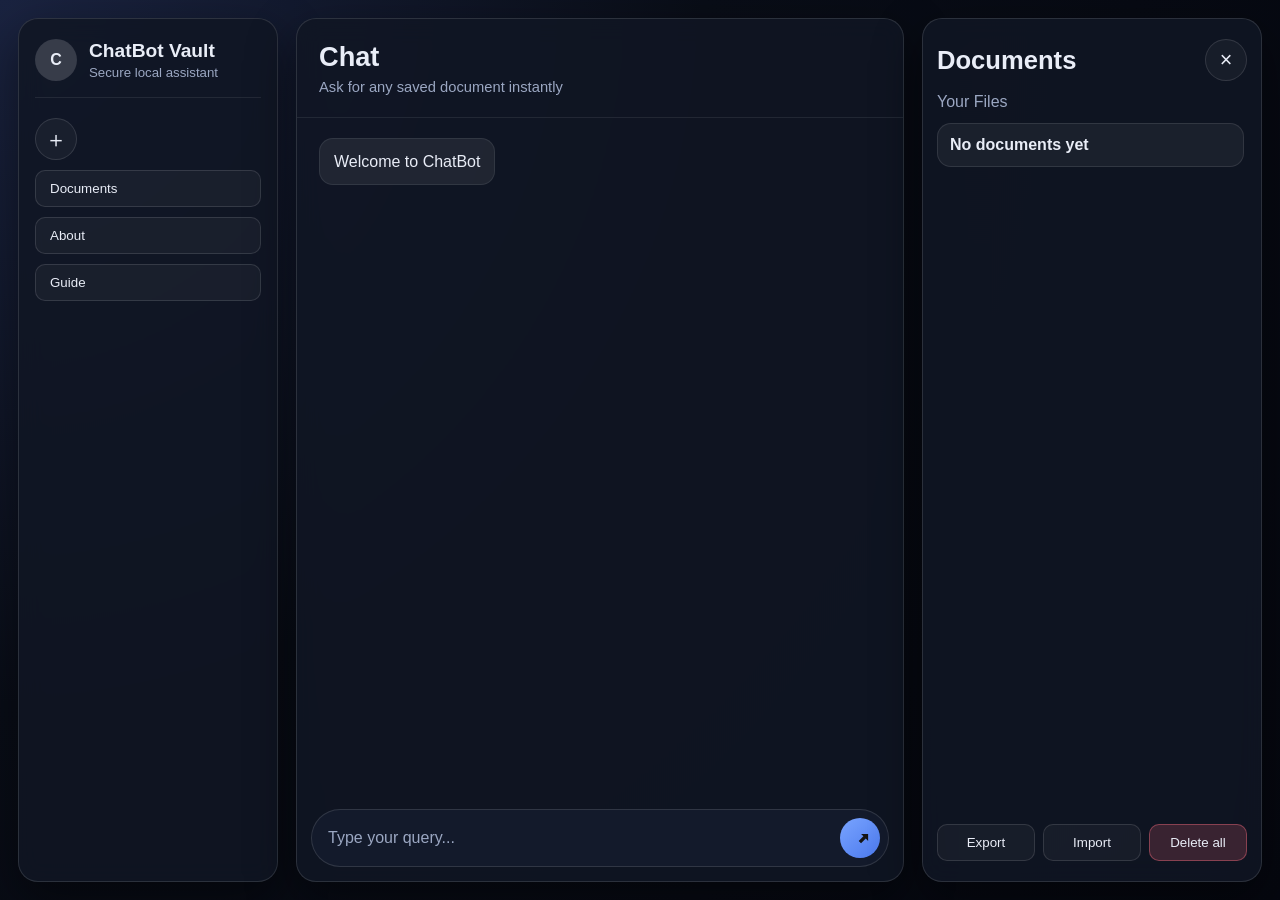
==== commit cf8880b2: "Redesign UI into full-screen professional workspace" ====
--- a/index.html
+++ b/index.html
@@ -11,71 +11,42 @@
 <script>
   pdfjsLib.GlobalWorkerOptions.workerSrc = "js/pdf.worker.min.js";
 </script>
-
 </head>
 <body>
-<!-- MAIN VAULT CONTAINER -->
-<div class="vault-container">
-  <aside class="left-sidebar">
-    <div class="brand-row">
-      <div class="brand-avatar">A</div>
-      <h1>Document Assistant</h1>
-    </div>
-    <div class="profile-row">
-      <img src="icons/Bot.png" alt="User avatar">
-      <span>Adityasinh</span>
+<div class="app-shell">
+  <aside class="app-sidebar">
+    <div class="brand-block">
+      <div class="brand-avatar">C</div>
+      <div>
+        <h1>ChatBot Vault</h1>
+        <p>Secure local assistant</p>
+      </div>
     </div>
 
-    <nav class="sidebar-nav">
-      <button class="nav-item active" type="button">
-        <span>📁</span>
-        Documents
-      </button>
-      <button class="nav-item" type="button">
-        <span>💬</span>
-        Chat
-      </button>
-      <button class="nav-item" type="button">
-        <span>⚙️</span>
-        Settings
-      </button>
-    </nav>
+    <div class="sidebar-actions">
+      <button id="addDocBtn" title="Add Document" class="icon-btn">＋</button>
+      <button id="editDocsBtn" type="button" title="Documents" class="ghost-btn">Documents</button>
+      <button id="aboutBtn" class="ghost-btn">About</button>
+      <button id="helpBtn" class="ghost-btn">Guide</button>
+    </div>
   </aside>
 
-  <main class="chat-panel">
-    <header class="topbar">
-      <div class="topbar-search-wrap">
-        <input type="search" placeholder="Search..." class="topbar-search">
-      </div>
-      <div class="topbar-actions">
-        <button class="icon-btn" type="button" title="Notifications">🔔</button>
-        <details class="menu-dropdown">
-          <summary class="icon-btn" title="Menu">☰</summary>
-          <div class="menu-dropdown-content">
-            <button id="editDocsBtn" type="button">Manage</button>
-            <button id="aboutBtn" type="button">About</button>
-            <button id="openChangelogMenuBtn" type="button">Changelog</button>
-            <button id="helpBtn" type="button">Help</button>
-          </div>
-        </details>
+  <main class="app-main">
+    <header class="chat-header">
+      <div>
+        <h2>Chat</h2>
+        <p>Ask for any saved document instantly</p>
       </div>
     </header>
 
-    <h2 class="chat-title">Chat</h2>
-
-    <div class="chatbox" id="chatbox">
+    <div class="chat-scroll" id="chatbox">
       <div class="typing-indicator" id="typingIndicator">
         <span></span><span></span><span></span>
       </div>
     </div>
 
-    <div class="input-area">
-      <button id="addDocBtn" title="Add Document" class="attach-btn">
-        <svg xmlns="http://www.w3.org/2000/svg" viewBox="0 0 24 24" width="22" height="22">
-          <path d="M12 5v14m-7-7h14" stroke="#ffffff" stroke-width="2" stroke-linecap="round" stroke-linejoin="round"/>
-        </svg>
-      </button>
-      <input type="text" id="userInput" placeholder="Type a message...">
+    <div class="chat-composer">
+      <input type="text" id="userInput" placeholder="Type your query...">
       <button id="sendBtn" title="Send">
         <svg xmlns="http://www.w3.org/2000/svg" viewBox="0 0 24 24">
           <path d="M12 5L6 11H10V19H14V11H18L12 5Z" fill="#141414"/>
@@ -84,24 +55,19 @@
     </div>
   </main>
 
-  <aside class="documents-panel">
-    <div class="documents-header">
-      <h2>Documents</h2>
+  <aside class="app-docs" id="docsPanel">
+    <div class="docs-header-row">
+      <h3>Documents</h3>
+      <button id="closeDocsPanel" class="icon-btn" title="Close">×</button>
     </div>
-    <div class="documents-subheader">
-      <h3>Your Files</h3>
-      <button id="newRecordBtn" type="button">New Record</button>
+    <p class="docs-subtitle">Your Files</p>
+    <div id="editDocsList" class="edit-doc-list"></div>
+
+    <div class="edit-actions">
+      <button id="exportBtn">Export</button>
+      <button id="importBtn">Import</button>
+      <button id="clearBtn">Delete all</button>
     </div>
-    <div id="documentsList" class="documents-list"></div>
-
-    <details class="actions-dropdown">
-      <summary>Actions</summary>
-      <div class="actions-dropdown-content">
-        <button id="exportBtn" type="button">Export</button>
-        <button id="importBtn" type="button">Import</button>
-        <button id="clearBtn" type="button">Delete all</button>
-      </div>
-    </details>
   </aside>
 
   <input type="file" id="importFile" accept="application/json" style="display:none;">
@@ -123,11 +89,10 @@
   </div>
 </div>
 
-<!-- EDIT DOCUMENT POPUP -->
-<div class="popup" id="editPopup" style="display:none;">
+<div class="popup" id="editPopup">
   <div class="popup-content" style="max-height: 420px; overflow-y: auto;">
     <h2>Edit Documents</h2>
-    <div id="editDocsList" class="edit-doc-list"></div>
+    <div class="edit-doc-list"></div>
   </div>
   <div class="edit-actions">
     <button id="closeEditPopup">Close</button>
@@ -151,7 +116,7 @@
     </div>
 
     <p class="about-dev">Developed by <b>Adityasinh Sodha</b></p>
-        <p class="about-version">Version: <b>v2.0.1</b></p>
+    <p class="about-version">Version: <b>v2.0.1</b></p>
   </div>
 </div>
 
--- a/styles.css
+++ b/styles.css
@@ -1,380 +1,315 @@
+:root {
+  --bg: #090d17;
+  --bg-soft: #111827;
+  --surface: rgba(16, 22, 36, 0.88);
+  --surface-2: rgba(21, 28, 45, 0.9);
+  --border: rgba(255, 255, 255, 0.12);
+  --text: #e9edf7;
+  --muted: #9ba7c2;
+  --accent: #5d8cff;
+  --accent-soft: rgba(93, 140, 255, 0.25);
+  --danger: #ff6f7f;
+  --radius-lg: 20px;
+  --radius-md: 14px;
+  --radius-sm: 10px;
+  --shadow: 0 18px 50px rgba(0, 0, 0, 0.45);
+}
+
+* {
+  box-sizing: border-box;
+}
+
 body {
   margin: 0;
-  height: 100vh;
-  background: #141414;
-  color: #e9ecf5;
+  min-height: 100vh;
   font-family: "Inter", "Poppins", sans-serif;
-  display: flex;
-  justify-content: center;
+  background: radial-gradient(circle at top left, #1a2340 0%, var(--bg) 45%, #05070f 100%);
+  color: var(--text);
+}
+
+.app-shell {
+  width: 100vw;
+  min-height: 100vh;
+  display: grid;
+  grid-template-columns: 260px 1fr 340px;
+  gap: 18px;
+  padding: 18px;
+}
+
+.app-sidebar,
+.app-main,
+.app-docs {
+  background: var(--surface);
+  border: 1px solid var(--border);
+  border-radius: var(--radius-lg);
+  backdrop-filter: blur(12px);
+  box-shadow: var(--shadow);
+}
+
+.app-sidebar {
+  padding: 20px 16px;
+  display: flex;
+  flex-direction: column;
+  gap: 20px;
+}
+
+.brand-block {
+  display: flex;
   align-items: center;
+  gap: 12px;
+  padding-bottom: 16px;
+  border-bottom: 1px solid rgba(255, 255, 255, 0.08);
+}
+
+.brand-avatar {
+  width: 42px;
+  height: 42px;
+  border-radius: 50%;
+  background: rgba(255, 255, 255, 0.16);
+  display: grid;
+  place-items: center;
+  font-weight: 700;
+}
+
+.brand-block h1 {
+  margin: 0;
+  font-size: 1.2rem;
+}
+
+.brand-block p {
+  margin: 3px 0 0;
+  color: var(--muted);
+  font-size: 0.83rem;
+}
+
+.sidebar-actions {
+  display: flex;
+  flex-direction: column;
+  gap: 10px;
+}
+
+button {
+  border: 1px solid var(--border);
+  background: rgba(255, 255, 255, 0.04);
+  color: var(--text);
+  border-radius: var(--radius-sm);
+  padding: 10px 14px;
+  cursor: pointer;
+  transition: 0.2s ease;
+}
+
+button:hover {
+  background: rgba(255, 255, 255, 0.1);
+  transform: translateY(-1px);
+}
+
+.icon-btn {
+  width: 42px;
+  height: 42px;
+  border-radius: 50%;
+  padding: 0;
+  font-size: 1.35rem;
+  display: grid;
+  place-items: center;
+}
+
+.ghost-btn {
+  text-align: left;
+  font-weight: 500;
+}
+
+.app-main {
+  display: flex;
+  flex-direction: column;
   overflow: hidden;
 }
 
-.vault-container {
-  backdrop-filter: blur(20px);
+.chat-header {
+  padding: 22px;
+  border-bottom: 1px solid rgba(255, 255, 255, 0.08);
+}
+
+.chat-header h2 {
+  margin: 0;
+  font-size: 1.7rem;
+}
+
+.chat-header p {
+  margin: 6px 0 0;
+  color: var(--muted);
+  font-size: 0.92rem;
+}
+
+.chat-scroll {
+  flex: 1;
+  padding: 20px 22px;
+  overflow-y: auto;
+  display: flex;
+  flex-direction: column;
+  gap: 12px;
+}
+
+.chat-scroll::-webkit-scrollbar,
+.edit-doc-list::-webkit-scrollbar {
+  width: 7px;
+}
+
+.chat-scroll::-webkit-scrollbar-thumb,
+.edit-doc-list::-webkit-scrollbar-thumb {
+  background: rgba(255, 255, 255, 0.2);
+  border-radius: 20px;
+}
+
+.user-message,
+.bot-message {
+  max-width: min(76%, 620px);
+  padding: 11px 14px;
+  border-radius: 14px;
+  line-height: 1.45;
+  animation: fadeUp 0.2s ease;
+}
+
+.user-message {
+  align-self: flex-end;
+  background: linear-gradient(135deg, #3464d6, #2649a0);
+}
+
+.bot-message {
+  align-self: flex-start;
+  background: rgba(255, 255, 255, 0.07);
+  border: 1px solid rgba(255, 255, 255, 0.08);
+}
+
+@keyframes fadeUp {
+  from { opacity: 0; transform: translateY(6px); }
+  to { opacity: 1; transform: translateY(0); }
+}
+
+.chat-composer {
+  margin: 14px;
+  border-radius: 999px;
+  border: 1px solid var(--border);
+  background: var(--surface-2);
+  padding: 8px 8px 8px 14px;
+  display: flex;
+  align-items: center;
+  gap: 8px;
+}
+
+#userInput {
+  flex: 1;
+  border: none;
+  background: transparent;
+  color: var(--text);
+  font-size: 1rem;
+  outline: none;
+}
+
+#userInput::placeholder {
+  color: var(--muted);
+}
+
+#sendBtn {
+  width: 40px;
+  height: 40px;
+  border-radius: 50%;
+  border: none;
+  display: grid;
+  place-items: center;
+  background: linear-gradient(140deg, #79a4ff, #4b79ed);
+}
+
+#sendBtn svg {
+  width: 20px;
+  height: 20px;
+  transform: rotate(45deg);
+}
+
+.app-docs {
+  padding: 20px 14px;
+  display: flex;
+  flex-direction: column;
+  gap: 12px;
+}
+
+.docs-header-row {
+  display: flex;
+  justify-content: space-between;
+  align-items: center;
+}
+
+.docs-header-row h3 {
+  margin: 0;
+  font-size: 1.6rem;
+}
+
+.docs-subtitle {
+  margin: 0;
+  color: var(--muted);
+}
+
+.edit-doc-list {
+  flex: 1;
+  overflow-y: auto;
+  display: flex;
+  flex-direction: column;
+  gap: 10px;
+  padding-right: 3px;
+}
+
+.edit-doc-item {
   background: rgba(255, 255, 255, 0.05);
   border: 1px solid rgba(255, 255, 255, 0.1);
-  border-radius: 22px;
-  padding: 35px 30px;
-  width: 100%;
-  max-width: 440px;
-  box-shadow: 0 8px 40px rgba(0, 0, 0, 0.6);
-  text-align: center;
-  display: flex;
-  flex-direction: column;
-  gap: 16px;
-  transition: all 0.3s ease;
-}
-
-.vault-container:hover {
-  border-color: rgba(255, 255, 255, 0.15);
-  box-shadow: 0 8px 50px rgba(0, 0, 0, 0.7);
-}
-
-.vault-container h1 {
-  font-size: 1.6rem;
-  font-weight: 600;
-  color: #fcfcfc;
-  text-shadow: 0 0 10px rgba(255, 255, 255, 0.1);
-  letter-spacing: 0.8px;
-  margin-bottom: 8px;
-}
-
-.chatbox {
-  background: rgba(255, 255, 255, 0.05);
-  border: 1px solid rgba(255, 255, 255, 0.1);
-  border-radius: 14px;
-  height: 340px;
-  padding: 14px;
-  overflow-y: auto;
-  display: flex;
-  flex-direction: column;
-  gap: 10px;
-  scroll-behavior: smooth;
-  transition: background 0.3s ease;
-}
-
-.chatbox::-webkit-scrollbar {
-  width: 6px;
-}
-
-.chatbox::-webkit-scrollbar-thumb {
-  background: rgba(255, 255, 255, 0.15);
-  border-radius: 6px;
-}
-
-.user-message,
-.bot-message {
-  padding: 10px 14px;
-  border-radius: 14px;
-  max-width: 85%;
-  word-wrap: break-word;
-  font-size: 0.9rem;
-  line-height: 1.5;
-  animation: fadeUp 0.3s ease;
-}
-
-@keyframes fadeUp {
-  from { opacity: 0; transform: translateY(4px); }
-  to { opacity: 1; transform: translateY(0); }
-}
-
-.user-message {
-  background: rgba(255, 255, 255, 0.1);
-  color: #fcfcfc;
-  align-self: flex-end;
-  border-bottom-right-radius: 4px;
-  box-shadow: 0 0 8px rgba(255, 255, 255, 0.15);
-  backdrop-filter: blur(4px);
-}
-
-.bot-message {
-  background: rgba(255, 255, 255, 0.08);
-  color: #e2e6f3;
-  align-self: flex-start;
-  border-bottom-left-radius: 4px;
-  box-shadow: 0 0 8px rgba(255, 255, 255, 0.06);
-}
-
-.input-area {
-  position: relative;
-  width: 100%;
-  display: flex;
+  border-radius: var(--radius-md);
+  padding: 12px;
+  display: flex;
+  justify-content: space-between;
   align-items: center;
-  margin-top: 10px;
-}
-
-#userInput {
-  width: 100%;
-  padding: 12px 48px 12px 16px; /* space for button */
-  border: none;
-  border-radius: 30px;
-  background: rgba(255, 255, 255, 0.08);
-  color: #fcfcfc;
-  font-size: 15px;
-  outline: none;
-  box-shadow: 0 0 8px rgba(255, 255, 255, 0.1);
-}
-
-#sendBtn {
-  all: unset;
-  position: absolute;
-  right: 10px;
-  top: 50%;
-  transform: translateY(-50%);
-  width: 36px;
-  height: 36px;
-  display: flex;
-  align-items: center;
-  justify-content: center;
-  cursor: pointer;
-  transition: all 0.25s ease;
-  border-radius: 50%;
-}
-
-#sendBtn:hover {
-  background: rgba(255, 255, 255, 0.08); 
-  transform: translateY(-50%) scale(1.08);
-}
-
-#sendBtn:active {
-  transform: translateY(-50%) scale(0.95);
-  background: rgba(255, 255, 255, 0.08);
-}
-
-#sendBtn svg {
-  width: 22px;
-  height: 22px;
-  stroke: #ffffff;
-  stroke-width: 2;
-  stroke-linecap: round;
-  stroke-linejoin: round;
-  fill: none;
-  transform: rotate(45deg);
-  transition: all 0.25s ease;
-}
-
-#sendBtn:hover svg {
-  stroke: #111; 
-}
-
-#sendBtn:active svg {
-  stroke: #000;
-}
-
-#sendBtn svg {
-  width: 22px;
-  height: 22px;
-  transform: rotate(45deg);
-  transition: fill 0.18s ease, stroke 0.18s ease, transform 0.25s ease;
-}
-
-#sendBtn svg path {
-  fill: none;
-  stroke: #ffffff;
-}
-
-#sendBtn:hover svg path,
-#sendBtn:active svg path {
-  fill: #ffffff;    
-  stroke: #ffffff;  
-}
-
-
-.input-area input {
-  flex: 1;
-  padding: 11px 14px;
-  border-radius: 12px;
-  border: 1px solid rgba(255, 255, 255, 0.15);
-  background: rgba(255, 255, 255, 0.08);
-  color: #e9ecf5;
-  font-size: 0.95rem;
-  transition: all 0.25s ease;
-}
-
-.input-area input:focus {
-  outline: none;
-  border-color: #619eff;
-  box-shadow: 0 0 8px rgba(90, 157, 248, 0.4);
-  background: rgba(255, 255, 255, 0.12);
-}
-
-button {
-  background: linear-gradient(135deg, #2b2b2b, #1a1a1a);
-  color: #fcfcfc;
-  border: none;
-  border-radius: 12px;
-  padding: 10px 15px;
-  font-size: 0.9rem;
-  cursor: pointer;
-  transition: all 0.25s ease;
-  font-weight: 500;
-}
-
-button:hover {
-  box-shadow: 0 0 10px rgba(255, 255, 255, 0.25);
-  transform: translateY(-1px);
-}
-
-button:active {
-  transform: scale(0.97);
-  box-shadow: 0 0 6px rgba(255, 255, 255, 0.2);
-}
-
-.fab-container {
-  position: fixed;
-  bottom: 25px;
-  right: 25px;
-  display: flex;
-  flex-direction: column;
-  align-items: flex-end;
-  gap: 10px;
-  z-index: 200;
-}
-
-.fab-main {
-  background: linear-gradient(145deg, #5a9df8, #3268f5);
-  border: none;
-  border-radius: 50%;
-  width: 56px;
-  height: 56px;
-  color: #fff;
-  font-size: 1.4rem;
-  display: flex;
-  justify-content: center;
-  align-items: center;
-  box-shadow: 0 8px 25px rgba(0, 0, 0, 0.4);
-  transition: all 0.3s ease;
-}
-
-.fab-main:hover {
-  transform: rotate(45deg);
-  box-shadow: 0 8px 30px rgba(90, 157, 248, 0.5);
-}
-
-.fab-options {
-  display: none;
-  flex-direction: column;
-  gap: 10px;
-}
-
-.fab-options button {
-  width: 46px;
-  height: 46px;
-  border-radius: 50%;
-  border: 1px solid rgba(255, 255, 255, 0.1);
-  background: rgba(255, 255, 255, 0.08);
-  color: #d5dbff;
-  font-size: 1.2rem;
-  cursor: pointer;
-  box-shadow: 0 6px 15px rgba(0, 0, 0, 0.25);
-  transition: all 0.25s ease;
-}
-
-.fab-options button:hover {
-  background: rgba(255, 255, 255, 0.15);
-  transform: translateY(-2px);
-}
-
-.popup {
-  position: fixed;
-  inset: 0;
-  display: none;
-  justify-content: center;
-  align-items: center;
-  z-index: 100;
-  background: rgba(10, 10, 15, 0.6);
-  backdrop-filter: blur(16px);
-  -webkit-backdrop-filter: blur(16px);
-  animation: fadeIn 0.25s ease-in-out;
-}
-
-.popup-content {
-  background: rgba(255, 255, 255, 0.05);
-  backdrop-filter: blur(20px);
-  -webkit-backdrop-filter: blur(20px);
-  border: 1px solid rgba(255, 255, 255, 0.1);
-  border-radius: 20px;
-  padding: 32px 26px;
-  width: 100%;
-  max-width: 400px;
-  box-shadow: 0 8px 40px rgba(0, 0, 0, 0.6);
-  display: flex;
-  flex-direction: column;
-  gap: 16px;
-  color: #f1f2f6;
-  transition: all 0.3s ease;
-}
-
-.popup-content h2 {
-  text-align: center;
-  font-size: 1.3rem;
-  color: #ffffff;
-  font-weight: 600;
-  text-shadow: 0 0 8px rgba(255, 255, 255, 0.08);
-}
-
-.popup-content input,
-.popup-content textarea {
-  background: rgba(255, 255, 255, 0.08);
-  border: 1px solid rgba(255, 255, 255, 0.12);
-  border-radius: 12px;
-  padding: 10px 12px;
-  font-size: 0.9rem;
-  color: #eaeaea;
-  resize: none;
-  transition: all 0.25s ease;
-}
-
-.popup-content input:focus,
-.popup-content textarea:focus {
-  outline: none;
-  border-color: rgba(90, 157, 248, 0.4);
-  box-shadow: 0 0 8px rgba(90, 157, 248, 0.3);
-  background: rgba(255, 255, 255, 0.12);
-}
-
-.popup-content label {
-  font-size: 0.85rem;
-  color: #c9cce2;
-  margin-top: 4px;
-}
-
-.popup-actions {
-  display: flex;
-  justify-content: space-between;
-  gap: 12px;
-  margin-top: 10px;
-}
-
-.popup-actions button {
-  flex: 1;
-  padding: 10px 0;
-  border-radius: 12px;
-  background: rgba(255, 255, 255, 0.08);
-  border: 1px solid rgba(255, 255, 255, 0.12);
-  color: #f1f1f1;
-  font-weight: 500;
-  cursor: pointer;
-  transition: all 0.25s ease;
-  box-shadow: 0 0 10px rgba(0, 0, 0, 0.4);
-  backdrop-filter: blur(8px);
-}
-
-.popup-actions button:hover {
-  background: rgba(90, 157, 248, 0.15);
-  border-color: rgba(90, 157, 248, 0.4);
-  box-shadow: 0 0 14px rgba(90, 157, 248, 0.35);
-  transform: translateY(-2px);
-}
-
-.popup-actions button:active {
-  transform: scale(0.96);
-  background: rgba(90, 157, 248, 0.25);
-  box-shadow: 0 0 10px rgba(90, 157, 248, 0.25);
-  border-color: rgba(90, 157, 248, 0.4);
-}
-
+  gap: 8px;
+}
+
+.edit-doc-item span {
+  min-width: 0;
+}
+
+.edit-doc-item strong {
+  display: block;
+  white-space: nowrap;
+  overflow: hidden;
+  text-overflow: ellipsis;
+}
+
+.edit-buttons {
+  display: flex;
+  gap: 6px;
+}
+
+.edit-btn,
+.delete-btn {
+  border-radius: 9px;
+  padding: 6px 10px;
+  font-size: 0.8rem;
+}
+
+.edit-btn {
+  background: var(--accent-soft);
+}
+
+.delete-btn {
+  background: rgba(255, 111, 127, 0.16);
+  border-color: rgba(255, 111, 127, 0.35);
+}
+
+.edit-actions {
+  display: grid;
+  grid-template-columns: repeat(3, 1fr);
+  gap: 8px;
+}
+
+#clearBtn {
+  background: rgba(255, 111, 127, 0.18);
+  border-color: rgba(255, 111, 127, 0.4);
+}
 
 .typing-indicator {
   display: none;
@@ -382,870 +317,220 @@
   background: rgba(255, 255, 255, 0.08);
   border-radius: 14px;
   padding: 10px 14px;
-  margin-top: 6px;
   width: 60px;
   justify-content: space-around;
-  box-shadow: 0 0 8px rgba(100, 150, 255, 0.3);
-}
-
-.typing-indicator span {
-  width: 8px;
-  height: 8px;
-  background: #5a9df8;
+}
+
+.typing-indicator span,
+.typing span {
+  width: 7px;
+  height: 7px;
+  background: #8db1ff;
   border-radius: 50%;
-  opacity: 0.6;
-  animation: typingBlink 1.3s infinite ease-in-out;
-}
-
-.typing-indicator span:nth-child(2) { animation-delay: 0.2s; }
-.typing-indicator span:nth-child(3) { animation-delay: 0.4s; }
+  animation: typingBlink 1.2s infinite ease-in-out;
+}
+
+.typing { display: flex; gap: 4px; }
+.typing span:nth-child(2), .typing-indicator span:nth-child(2) { animation-delay: 0.2s; }
+.typing span:nth-child(3), .typing-indicator span:nth-child(3) { animation-delay: 0.4s; }
 
 @keyframes typingBlink {
-  0%, 80%, 100% { opacity: 0.3; transform: scale(1); }
-  40% { opacity: 1; transform: scale(1.2); }
-}
-
-@keyframes fadeIn {
-  from { opacity: 0; transform: scale(0.96); }
-  to { opacity: 1; transform: scale(1); }
-}
-
-@media (max-width: 500px) {
-  .vault-container {
-    width: 92%;
-    padding: 24px 20px;
-  }
-  .popup-content {
-    max-width: 92%;
-  }
-}
-
-.vault-toolbar {
-  display: flex;
-  justify-content: center;
-  gap: 10px;
-  margin-bottom: 10px;
-  padding: 8px 12px;
-  border-radius: 12px;
-  background: rgba(255, 255, 255, 0.04);
-  border: 1px solid rgba(255, 255, 255, 0.08);
-  backdrop-filter: blur(10px);
-}
-
-.vault-toolbar button {
-  background: rgba(255, 255, 255, 0.08);
-  color: #fcfcfc;
-  border: 1px solid rgba(255, 255, 255, 0.15);
-  border-radius: 10px;
-  padding: 8px 16px;
-  font-size: 0.85rem;
-  cursor: pointer;
-  transition: all 0.25s ease;
-  font-weight: 500;
-}
-
-.vault-toolbar button:hover {
-  background: rgba(255, 255, 255, 0.15);
-  color: #fcfcfc;
-  box-shadow: 0 0 10px rgba(255, 255, 255, 0.25);
-  transform: translateY(-1px);
-}
-
-.vault-toolbar button:active {
-  transform: scale(0.96);
-}
-
-/* Typing animation */
-.typing {
-  display: flex;
-  gap: 4px;
-  padding: 8px;
-  align-items: center;
-}
-.typing span {
-  width: 6px;
-  height: 6px;
-  background: #9cbcff;
-  border-radius: 50%;
-  animation: blink 1.3s infinite ease-in-out;
-}
-.typing span:nth-child(2) {
-  animation-delay: 0.2s;
-}
-.typing span:nth-child(3) {
-  animation-delay: 0.4s;
-}
-@keyframes blink {
-  0%, 80%, 100% { opacity: 0.3; transform: scale(0.8); }
-  40% { opacity: 1; transform: scale(1); }
-}
-
-/* Toast Notifications */
-.toast {
-  position: fixed;
-  bottom: 24px;
-  right: 24px;
-  background: rgba(20, 25, 45, 0.8);
-  color: #fff;
-  padding: 10px 18px;
-  border-radius: 8px;
-  opacity: 0;
-  transform: translateY(10px);
-  transition: all 0.3s ease;
-  font-size: 0.85rem;
-  backdrop-filter: blur(6px);
-  z-index: 9999;
-  border: 1px solid rgba(255, 255, 255, 0.08);
-}
-.toast.show {
-  opacity: 1;
-  transform: translateY(0);
-}
-.toast.success { border-color: rgba(50, 255, 140, 0.4); }
-.toast.error { border-color: rgba(255, 80, 80, 0.5); }
-
-.chatbox img {
-  box-shadow: 0 0 8px rgba(255, 255, 255, 0.1);
-  transition: transform 0.3s ease;
-}
-.chatbox img:hover {
-  transform: scale(1.05);
-}
-
-.popup-actions {
-  display: flex;
-  justify-content: space-between; /* puts buttons at ends */
-  gap: 12px; /* space between buttons */
-  margin-top: 12px;
-}
-
-.popup-actions button {
-  flex: 1; /* buttons take equal width */
-  padding: 10px 0;
-}
-
-#addDocBtn {
-  all: unset;
-  width: 42px;
-  height: 42px;
-  border-radius: 50%;
-  background: rgba(255, 255, 255, 0.08);
-  border: 1px solid rgba(255, 255, 255, 0.12);
-  display: flex;
-  align-items: center;
-  justify-content: center;
-  margin-right: 8px;
-  cursor: pointer;
-  transition: all 0.25s ease;
-}
-
-#addDocBtn:hover {
-  background: rgba(90, 157, 248, 0.15);
-  border-color: rgba(90, 157, 248, 0.4);
-  box-shadow: 0 0 10px rgba(90, 157, 248, 0.3);
-  transform: translateY(-1px);
-}
-
-#addDocBtn:active {
-  transform: scale(0.95);
-  background: rgba(90, 157, 248, 0.25);
-  box-shadow: 0 0 8px rgba(90, 157, 248, 0.25);
-}
-
-.edit-doc-list {
-  display: flex;
-  flex-direction: column;
-  gap: 12px;
-}
-
-.edit-doc-item {
-  display: flex;
-  justify-content: space-between;
-  align-items: center;
-  background: rgba(255, 255, 255, 0.06);
-  border: 1px solid rgba(255, 255, 255, 0.1);
-  padding: 12px 14px;
-  border-radius: 14px;
-  color: #fff;
-  backdrop-filter: blur(10px);
-}
-
-.edit-doc-item:hover {
-  background: rgba(255, 255, 255, 0.12);
-  border-color: rgba(255, 255, 255, 0.18);
-}
-
-.edit-buttons {
-  display: flex;
-  gap: 10px;
-}
-
-.edit-btn,
-.delete-btn {
-  padding: 6px 12px;
-  border-radius: 10px;
-  font-size: 0.78rem;
-  cursor: pointer;
-  transition: 0.25s ease;
-  border: 1px solid rgba(255, 255, 255, 0.15);
-}
-
-.edit-btn {
-  background: rgba(80, 150, 255, 0.15);
-}
-
-.edit-btn:hover {
-  background: rgba(80, 150, 255, 0.3);
-}
-
-.delete-btn {
-  background: rgba(255, 70, 70, 0.15);
-}
-
-.delete-btn:hover {
-  background: rgba(255, 70, 70, 0.3);
-}
-
-/* EXPORT BUTTON */
-#exportBtn {
-  background: rgba(50, 255, 140, 0.15);
-  border: 1px solid rgba(50, 255, 140, 0.25);
-}
-
-#exportBtn:hover {
-  background: rgba(50, 255, 140, 0.35);
-  border-color: rgba(50, 255, 140, 0.55);
-  box-shadow: 0 0 12px rgba(50, 255, 140, 0.45);
-  transform: translateY(-2px);
-}
-
-#clearBtn {
-  background: rgba(255, 70, 70, 0.15);
-  border: 1px solid rgba(255, 70, 70, 0.25);
-}
-
-#clearBtn:hover {
-  background: rgba(255, 70, 70, 0.35);
-  border-color: rgba(255, 70, 70, 0.55);
-  box-shadow: 0 0 12px rgba(255, 70, 70, 0.45);
-  transform: translateY(-2px);
-}
-
-#importBtn {
-  background: rgba(80, 140, 255, 0.15);
-  border: 1px solid rgba(80, 140, 255, 0.25);
-}
-
-#importBtn:hover {
-  background: rgba(80, 140, 255, 0.35);
-  border-color: rgba(80, 140, 255, 0.55);
-  box-shadow: 0 0 12px rgba(80, 140, 255, 0.45);
-  transform: translateY(-2px);
-}
-
-#closeEditPopup {
-  background: rgba(255, 170, 60, 0.15);
-  border: 1px solid rgba(255, 170, 60, 0.25);
-}
-
-#closeEditPopup:hover {
-  background: rgba(255, 170, 60, 0.35);
-  border-color: rgba(255, 170, 60, 0.55);
-  box-shadow: 0 0 12px rgba(255, 170, 60, 0.45);
-  transform: translateY(-2px);
-}
-
-#editPopup {
-  display: none;
-  flex-direction: column;
-  justify-content: center;
-  align-items: center;
-}
-
-#editPopup .popup-content {
-  max-height: 340px;
-  overflow-y: auto;
-}
-
-.edit-actions {
-  width: 100%;
-  max-width: 400px;
-  display: flex;
-  justify-content: space-between;
-  gap: 10px;
-  margin-top: 12px;
-  background: rgba(255, 255, 255, 0.05);
-  padding: 12px;
-  border-radius: 14px;
-  border: 1px solid rgba(255,255,255,0.1);
-  backdrop-filter: blur(14px);
-}
-
-.edit-actions button {
-  flex: 1;
-  padding: 10px 0;
-  border-radius: 12px;
-}
-
+  0%, 80%, 100% { opacity: 0.25; transform: scale(0.85); }
+  40% { opacity: 1; transform: scale(1.05); }
+}
+
+.popup,
 .about-popup {
   position: fixed;
   inset: 0;
   display: none;
   justify-content: center;
   align-items: center;
-  z-index: 200;
-  background: rgba(10, 10, 15, 0.60);
-  backdrop-filter: blur(18px);
-  -webkit-backdrop-filter: blur(18px);
-  animation: fadeIn 0.25s ease;
-}
-
+  background: rgba(5, 8, 14, 0.74);
+  backdrop-filter: blur(12px);
+  z-index: 100;
+}
+
+.popup-content,
 .about-box {
-  position: relative;
-  background: rgba(255, 255, 255, 0.05);
-  border: 1px solid rgba(255, 255, 255, 0.10);
-  backdrop-filter: blur(22px);
-  -webkit-backdrop-filter: blur(22px);
-  border-radius: 20px;
-  padding: 28px 24px;
+  width: min(92vw, 430px);
+  background: rgba(15, 21, 34, 0.95);
+  border: 1px solid var(--border);
+  border-radius: 18px;
+  padding: 22px;
+  box-shadow: var(--shadow);
+}
+
+.popup-content {
+  display: flex;
+  flex-direction: column;
+  gap: 12px;
+}
+
+.popup-content input,
+.popup-content textarea {
   width: 100%;
-  max-width: 420px;
+  padding: 10px 12px;
+  border-radius: 10px;
+  border: 1px solid var(--border);
+  background: rgba(255, 255, 255, 0.04);
+  color: var(--text);
+}
+
+.popup-actions {
+  display: flex;
+  gap: 10px;
+}
+
+.popup-actions button {
+  flex: 1;
+}
+
+.about-box {
   max-height: 85vh;
   overflow-y: auto;
-  box-shadow: 0 8px 40px rgba(0, 0, 0, 0.6);
   text-align: center;
-  color: #f1f2f6;
-  display: flex;
-  flex-direction: column;
-  gap: 16px;
-  scrollbar-width: thin;
-  scrollbar-color: rgba(255,255,255,0.25) transparent;
-}
-
-.about-box::-webkit-scrollbar {
-  width: 6px;
-}
-
-.about-box::-webkit-scrollbar-thumb {
-  background: rgba(255,255,255,0.25);
-  border-radius: 10px;
-}
-
-.about-title {
-  font-size: 1.3rem;
-  font-weight: 600;
-  color: #ffffff;
-  text-shadow: 0 0 8px rgba(255,255,255,0.10);
-  margin: 0;
-}
-
-.about-logo {
-  width: 84px;
-  height: 84px;
-  object-fit: cover;
-  margin: 6px auto;
-  border-radius: 16px;
-  border: 1px solid rgba(255,255,255,0.10);
-  box-shadow: 0 6px 22px rgba(0,0,0,0.60);
-}
-
-.about-desc {
-  margin-bottom: 0px;
-  font-size: 0.95rem;
-  color: #e6e9f3;
-  line-height: 1.45;
-  opacity: 0.95;
-}
-
-.about-version {
-  margin-top: 0;
-  margin-bottom: -5px;
-  font-size: 0.84rem;
-  color: #cbd0e3;
-  opacity: 0.80;
-}
-
-.about-links-row {
-  display: flex;
-  justify-content: space-between;
-  gap: 12px;
-  margin-top: 12px;
-}
-
+}
+
+.about-title { margin: 0 0 8px; }
+.about-logo { width: 80px; border-radius: 14px; }
+.about-desc, .about-version, .about-dev { color: var(--muted); }
+.about-links-row { display: flex; gap: 10px; }
 .about-links-row a {
   flex: 1;
-  text-align: center;
-  padding: 10px 0;
-  border-radius: 12px;
-  background: rgba(255,255,255,0.06);
-  border: 1px solid rgba(255,255,255,0.12);
-  color: #6aa9ff;
-  font-weight: 600;
+  color: #a6c2ff;
   text-decoration: none;
-  backdrop-filter: blur(16px);
-  -webkit-backdrop-filter: blur(16px);
-  transition: all .18s ease;
-}
-
-.about-links-row a:hover {
-  background: rgba(255,255,255,0.14);
-  transform: translateY(-2px);
-}
-
-.about-dev {
-  opacity: 0.85;
-  font-size: 0.87rem;
-  color: #cfd2e2;
-  margin-top: 4px;
-  margin-bottom: -14px;
-}
-
+  background: rgba(255,255,255,0.05);
+  border: 1px solid var(--border);
+  border-radius: 10px;
+  padding: 8px;
+}
 .about-close-btn {
   position: absolute;
   top: 14px;
   right: 14px;
-  width: 34px;
-  height: 34px;
-  border: 1px solid rgba(255,255,255,0.15);
-  background: rgba(255,255,255,0.07);
+  width: 32px;
+  height: 32px;
+}
+
+.changelog-box-inner {
+  text-align: left;
+}
+
+#changelogBody {
+  background: rgba(255,255,255,0.04);
+  border: 1px solid var(--border);
   border-radius: 10px;
-  backdrop-filter: blur(18px);
-  -webkit-backdrop-filter: blur(18px);
-  color: #ffffff;
-  font-size: 18px;
-  font-weight: 700;
-  cursor: pointer;
-  display: flex;
-  align-items: center;
-  justify-content: center;
-  transition: 0.2s ease;
-  z-index: 5;
-}
-
-.about-close-btn:hover {
-  background: rgba(255, 40, 40, 0.25);
-  border-color: rgba(255, 60, 60, 0.40);
-  color: #ff4b4b;
-  transform: translateY(-2px);
-  box-shadow: 0 0 14px rgba(255, 50, 50, 0.35);
-}
-
-@media (max-width: 520px) {
-  .about-box { max-width: 92%; padding: 24px; }
-  .about-logo { width: 70px; height: 70px; }
-  .about-details div { max-height: 180px; }
-}
-
-.changelog-box-inner {
-  padding: 14px;
-  max-height: 68vh;
+  padding: 10px;
+  max-height: 50vh;
   overflow-y: auto;
-  display: flex;
-  flex-direction: column;
-  gap: 10px;
-  text-align: left;
-}
-
-/* compact center heading */
-.changelog-box-inner h2.about-title {
-  text-align: center;
-  margin: 4px 0;
-  padding: 0;
-  line-height: 1.1;
-  font-size: 1.2rem;
-  font-weight: 600;
-}
-
-#changelogBody {
-  background: rgba(255,255,255,0.06);
-  border: 1px solid rgba(255,255,255,0.1);
-  border-radius: 12px;
-  padding: 12px;
-  max-height: 52vh;
-  overflow-y: auto;
-  color: #e5e7f3;
-  white-space: normal;
-}
-
-/* markdown headings */
-#changelogBody h1,
-#changelogBody h2,
-#changelogBody h3 {
-  color: #fff;
-  font-weight: 600;
-}
-
-#changelogBody h2 {
-  margin: 4px 0;
-  padding: 0;
-  text-align: center;
-}
-
-/* text */
-#changelogBody p {
-  margin: 4px 0;
-  color: #e5e7f3;
-}
-
-/* list spacing */
-#changelogBody ul,
-#changelogBody ol {
-  margin: 14px 0 14px 22px !important;
-  padding: 0;
-}
-
-#changelogBody li {
-  margin: 4px 0 !important;
-}
-
-
-/* code blocks */
-#changelogBody code,
-#changelogBody pre {
-  background: rgba(0,0,0,0.55);
-  color: #dfe6ff;
-  padding: 8px 10px;
-  border-radius: 8px;
-  border: 1px solid rgba(255,255,255,0.05);
-  font-size: .82rem;
-}
-
-#changelogBody ul + ul,
-#changelogBody ol + ol,
-#changelogBody ul + ol,
-#changelogBody ol + ul {
-  margin-top: 10px;
-}
-
-#changelogBody table {
-  width: 100%;
-  border-collapse: collapse;
-  margin: 10px 0;
-  font-size: 0.9rem;
-}
-
-#changelogBody th,
-#changelogBody td {
-  border: 1px solid rgba(255, 255, 255, 0.2);
-  padding: 6px 10px;
-  text-align: left;
-  vertical-align: top;
-}
-
-#changelogBody th {
-  background: rgba(255, 255, 255, 0.1);
-  font-weight: 600;
-}
-
-#changelogBody tr:nth-child(even) {
-  background: rgba(255, 255, 255, 0.03);
-}
-
-#changelogBody tr:hover {
-  background: rgba(255, 255, 255, 0.08);
-}
-
-#changelogBody td code {
-  background: rgba(0,0,0,0.55);
-  padding: 4px 6px;
-  border-radius: 6px;
-  font-size: 0.82rem;
-}
-
-#changelogBody a {
-  color: #99c3ff; 
-}
-
-#changelogBody a:hover {
-  color: #c58af9; 
-}
-
-#imgModal {
-  display: none;
+}
+
+.toast {
   position: fixed;
-  inset: 0;
-  background: rgba(0, 0, 0, 0.65);
-  backdrop-filter: blur(12px);
-  justify-content: center;
-  align-items: center;
-  z-index: 99999;
-}
-
-#imgModalContent {
-  max-width: 90%;
-  max-height: 90%;
-  border-radius: 14px;
-  box-shadow: 0 0 20px rgba(0, 0, 0, 0.6);
-  animation: zoomIn 0.15s ease-out;
-}
-
-/* animation */
-@keyframes zoomIn {
-  from {
-    transform: scale(0.85);
-    opacity: 0;
-  }
-  to {
-    transform: scale(1);
-    opacity: 1;
-  }
-}
-
-/* -------- PDF MODAL -------- */
+  bottom: 20px;
+  right: 20px;
+  padding: 10px 14px;
+  border-radius: 9px;
+  border: 1px solid var(--border);
+  background: rgba(17, 24, 38, 0.95);
+  opacity: 0;
+  transform: translateY(8px);
+  transition: 0.2s;
+  z-index: 9999;
+}
+
+.toast.show {
+  opacity: 1;
+  transform: translateY(0);
+}
+
+#imgModal,
 #pdfModal {
   display: none;
   position: fixed;
   inset: 0;
-  background: rgba(0,0,0,0.65);
-  backdrop-filter: blur(12px);
   justify-content: center;
   align-items: center;
+  background: rgba(0, 0, 0, 0.8);
   z-index: 99999;
 }
 
+#imgModalContent,
 #pdfModalViewer {
+  max-width: 90%;
+  max-height: 90%;
   width: 90%;
   height: 90%;
+  border-radius: 12px;
   border: none;
-  border-radius: 12px;
-  box-shadow: 0 0 20px rgba(0,0,0,0.6);
-}
-
-#helpPopup {
+}
+
+#helpBody {
+  max-height: 65vh;
+  overflow-y: auto;
+}
+
+#importLoader {
   position: fixed;
-  inset: 0;
-  background: rgba(0, 0, 0, 0.65);
-  backdrop-filter: blur(6px);
-  display: none;
-  justify-content: center;
-  align-items: center;
-  z-index: 9999;
-}
-
-.help-box {
-  width: 92vw;
-  max-width: 720px;
-  max-height: 85vh;
-  background: rgba(20, 25, 45, 0.55);
-  backdrop-filter: blur(18px);
-  border: 1px solid rgba(130, 160, 255, 0.25);
-  border-radius: 18px;
-  box-shadow: 0 0 25px rgba(80, 120, 255, 0.25);
-  display: flex;
-  flex-direction: column;
-  overflow: hidden;
-}
-
-.help-header {
-  padding: 12px 16px;
-  font-size: 18px;
-  font-weight: 600;
-  color: #ffffff;
-  border-bottom: 1px solid rgba(120, 160, 255, 0.2);
-  display: flex;
-  justify-content: space-between;
-  align-items: center;
-}
-
-#helpBody {
-  padding: 16px;
-  overflow-y: auto;
-  overflow-x: hidden;
-  color: #ffffff;
-  font-size: 14px;
-  line-height: 1.6;
-  word-wrap: break-word;
-  overflow-wrap: break-word;
-}
-
-#helpBody h1,
-#helpBody h2,
-#helpBody h3 {
-  color: #ffffff;
-  margin-top: 14px;
-}
-
-#helpBody p {
-  opacity: 0.95;
-}
-
-#helpBody ul,
-#helpBody ol {
-  padding-left: 18px;
-}
-
-#helpBody li {
-  margin-bottom: 6px;
-}
-
-#helpBody img {
-  max-width: 100%;
-  height: auto;
-  display: block;
-  margin: 12px auto;
-  border-radius: 12px;
-  border: 1px solid rgba(120, 160, 255, 0.3);
-  box-shadow: 0 0 12px rgba(255, 255, 255, 0.25);
-}
-
-#helpBody pre {
-  background: rgba(0, 0, 0, 0.4);
+  left: 50%;
+  bottom: 24px;
+  transform: translateX(-50%);
+  width: min(420px, 86vw);
+  background: rgba(13, 19, 31, 0.95);
+  border: 1px solid var(--border);
+  border-radius: 10px;
   padding: 10px;
-  border-radius: 10px;
-  overflow-x: auto;
-  white-space: pre-wrap;
-  word-break: break-word;
-  margin-top: 10px;
-  box-shadow: inset 0 0 8px rgba(100, 140, 255, 0.15);
-}
-
-#helpBody code {
-  color: #ffffff;
-}
-
-#helpBody::-webkit-scrollbar {
-  width: 6px;
-}
-
-#helpBody::-webkit-scrollbar-thumb {
-  background: rgba(120, 160, 255, 0.35);
-  border-radius: 20px;
-}
-
-#helpBody h1, #helpBody h2, #helpBody h3 {
-  color: #ffffff;
-  margin: 6px 0; /* reduce vertical spacing */
-}
-
-#helpBody p { margin: 4px 0; }
-#helpBody ul, #helpBody ol { margin: 4px 0; padding-left: 18px; }
-#helpBody li { margin-bottom: 4px; }
-#helpBody pre { margin: 6px 0; }
-
-hr {
-  border: none;
-  border-top: 2px solid #212224; 
-  margin: 16px 0;
-  height: 2px;
-}
-
-#updatePopup .popup-content {
-  max-width: 380px;
-  text-align: center;
-  padding: 28px 22px;
-}
-#updatePopup h2 {
-  font-size: 1.4rem;
-  color: #6ab7ff;
-  margin-bottom: 10px;
-}
-#updatePopup p {
-  font-size: 0.94rem;
-  color: #e1e7f8;
-  margin-bottom: 14px;
-}
-#updatePopup .popup-actions button {
-  background: rgba(60, 110, 200, 0.15);
-  border: 1px solid rgba(60, 110, 200, 0.4);
-  color: #9abfff;
-}
-#updatePopup .popup-actions button:hover {
-  background: rgba(60, 110, 200, 0.24);
-  color: #fff;
-}
-
-/* --- v3 layout refresh to match side-panel design --- */
-body {
-  background: radial-gradient(circle at top, #1d2030 0%, #11131d 55%, #0f1118 100%);
-  padding: 24px;
-}
-
-.vault-container {
-  width: min(1380px, 100%);
-  max-width: none;
-  min-height: 86vh;
-  border-radius: 24px;
-  padding: 0;
-  display: grid;
-  grid-template-columns: 280px 1fr 360px;
-  gap: 28px;
-  background: rgba(18, 20, 31, 0.92);
-  border: 1px solid rgba(255, 255, 255, 0.08);
-  box-shadow: 0 12px 42px rgba(0, 0, 0, 0.45);
-  overflow: hidden;
-}
-
-.left-sidebar,
-.chat-panel,
-.documents-panel { padding: 24px; }
-.left-sidebar { border-right: 1px solid rgba(255,255,255,0.08); }
-.documents-panel { border-left: 1px solid rgba(255,255,255,0.08); display:flex; flex-direction:column; }
-
-.brand-row { display:flex; align-items:center; gap:12px; margin-bottom:24px; }
-.brand-avatar { width:38px; height:38px; border-radius:50%; background:#ddd; color:#111; display:grid; place-items:center; font-weight:700; }
-.brand-row h1 { margin:0; font-size:2rem; text-shadow:none; letter-spacing:0; }
-.profile-row { display:flex; align-items:center; gap:10px; margin-bottom:28px; }
-.profile-row img { width:34px; height:34px; border-radius:50%; object-fit:cover; }
-.profile-row span { font-size:1.5rem; }
-.sidebar-nav { display:flex; flex-direction:column; gap:10px; }
-.nav-item { text-align:left; display:flex; align-items:center; gap:10px; background:transparent; border:1px solid transparent; box-shadow:none; }
-.nav-item.active { background:rgba(255,255,255,0.1); border-color: rgba(255,255,255,0.1); }
-
-.chat-panel { display:flex; flex-direction:column; min-width:0; }
-.topbar { display:flex; justify-content:space-between; align-items:center; gap:14px; margin-bottom:16px; }
-.topbar-search-wrap { flex:1; }
-.topbar-search { width:100%; background:rgba(255,255,255,0.08); border:1px solid rgba(255,255,255,0.08); color:#fff; border-radius:12px; padding:10px 14px; }
-.topbar-actions { display:flex; align-items:center; gap:10px; }
-.icon-btn { width:36px; height:36px; border-radius:50%; padding:0; display:grid; place-items:center; background:rgba(255,255,255,0.07); }
-.menu-dropdown { position:relative; }
-.menu-dropdown summary { list-style:none; }
-.menu-dropdown summary::-webkit-details-marker { display:none; }
-.menu-dropdown-content { position:absolute; right:0; top:42px; min-width:140px; padding:8px; border-radius:10px; background:#1a1d2b; border:1px solid rgba(255,255,255,0.12); display:flex; flex-direction:column; gap:6px; z-index:5; }
-.menu-dropdown-content button { text-align:left; background:transparent; box-shadow:none; }
-
-.chat-title { margin:6px 0 14px; text-align:center; font-size:2rem; font-weight:600; }
-.chatbox { flex:1; height:auto; background:transparent; border:none; padding:8px 0 96px; }
-.message-row { display:flex; flex-direction:column; gap:4px; max-width:72%; }
-.bot-row { align-self:flex-start; }
-.user-row { align-self:flex-end; }
-.user-message,.bot-message { box-shadow:0 8px 16px rgba(0,0,0,0.2); border-radius:14px; max-width:100%; }
-.bot-message { background:rgba(255,255,255,0.1); border-bottom-left-radius:6px; }
-.user-message { background:#365ea7; border-bottom-right-radius:6px; }
-.message-time { font-size:0.75rem; color:#a3a8be; padding:0 6px; }
-
-.doc-preview-card { background:rgba(255,255,255,0.09); border:1px solid rgba(255,255,255,0.08); border-radius:14px; padding:10px; width:min(310px,100%); margin:6px 0 8px; }
-.doc-preview-head { display:flex; align-items:flex-start; gap:8px; }
-.doc-preview-head p { margin:2px 0 0; font-size:0.78rem; color:#b6bdd9; }
-.doc-preview-thumb { margin:8px 0; min-height:72px; display:grid; place-items:center; color:#adb3c7; font-size:0.8rem; }
-.doc-download { display:block; text-align:center; padding:8px; border-radius:10px; background:rgba(255,255,255,0.06); color:#dce5ff; text-decoration:none; }
-
-.input-area { margin-top:auto; position:sticky; bottom:0; background:rgba(16,18,27,0.95); border:1px solid rgba(255,255,255,0.08); border-radius:16px; padding:8px; }
-.attach-btn { position:static !important; width:38px; height:38px; border-radius:50%; padding:0; display:grid; place-items:center; background:rgba(255,255,255,0.06); }
-#userInput { padding:12px; box-shadow:none; background:transparent; border:none; }
-#sendBtn { position:static; transform:none; background:#446ec0; width:38px; height:38px; }
-#sendBtn:hover, #sendBtn:active { transform:none; }
-
-.documents-header h2, .documents-subheader h3 { margin:0; }
-.documents-subheader { display:flex; align-items:center; justify-content:space-between; margin:14px 0; }
-#newRecordBtn { background:#3f67b5; }
-.documents-list { display:flex; flex-direction:column; gap:12px; overflow:auto; padding-right:4px; }
-.doc-card { display:flex; align-items:center; justify-content:space-between; gap:10px; padding:12px; border-radius:14px; background:rgba(255,255,255,0.08); border:1px solid rgba(255,255,255,0.08); }
-.doc-card-main { display:flex; gap:10px; align-items:flex-start; }
-.doc-card-name { margin:0; font-weight:600; }
-.doc-card-date { margin:3px 0 0; color:#aeb3c8; font-size:0.85rem; }
-.panel-edit-btn { background:rgba(255,255,255,0.08); border:1px solid rgba(255,255,255,0.12); }
-.empty-docs { color:#aeb3c8; }
-.actions-dropdown { margin-top:auto; border:1px solid rgba(255,255,255,0.12); border-radius:14px; padding:12px; background:rgba(255,255,255,0.04); }
-.actions-dropdown summary { cursor:pointer; font-weight:600; }
-.actions-dropdown-content { display:flex; flex-direction:column; gap:8px; margin-top:10px; }
-.actions-dropdown-content button { text-align:left; background:transparent; border:1px solid rgba(255,255,255,0.08); }
-
-@media (max-width: 1200px) {
-  .vault-container { grid-template-columns: 220px 1fr 300px; }
-}
-
-@media (max-width: 980px) {
-  body { overflow:auto; }
-  .vault-container { grid-template-columns: 1fr; min-height:auto; }
-  .left-sidebar, .documents-panel { border:none; border-top:1px solid rgba(255,255,255,0.08); }
-}
+  z-index: 1000;
+}
+
+#importBar {
+  height: 8px;
+  border-radius: 999px;
+  background: linear-gradient(90deg, #5f8fff, #80b5ff);
+  width: 0;
+  margin-bottom: 8px;
+}
+
+#editPopup { display: none !important; }
+
+@media (max-width: 1100px) {
+  .app-shell {
+    grid-template-columns: 220px 1fr;
+  }
+
+  .app-docs {
+    position: fixed;
+    right: 18px;
+    top: 18px;
+    bottom: 18px;
+    width: min(360px, calc(100vw - 36px));
+    z-index: 40;
+    transform: translateX(120%);
+    transition: transform 0.25s ease;
+  }
+
+  .app-docs.open {
+    transform: translateX(0);
+  }
+}
+
+@media (max-width: 760px) {
+  .app-shell {
+    grid-template-columns: 1fr;
+    padding: 10px;
+  }
+
+  .app-sidebar {
+    padding: 12px;
+  }
+
+  .sidebar-actions {
+    flex-direction: row;
+    flex-wrap: wrap;
+  }
+
+  .ghost-btn { text-align: center; }
+  .chat-header { padding: 16px; }
+  .chat-scroll { padding: 14px; }
+}
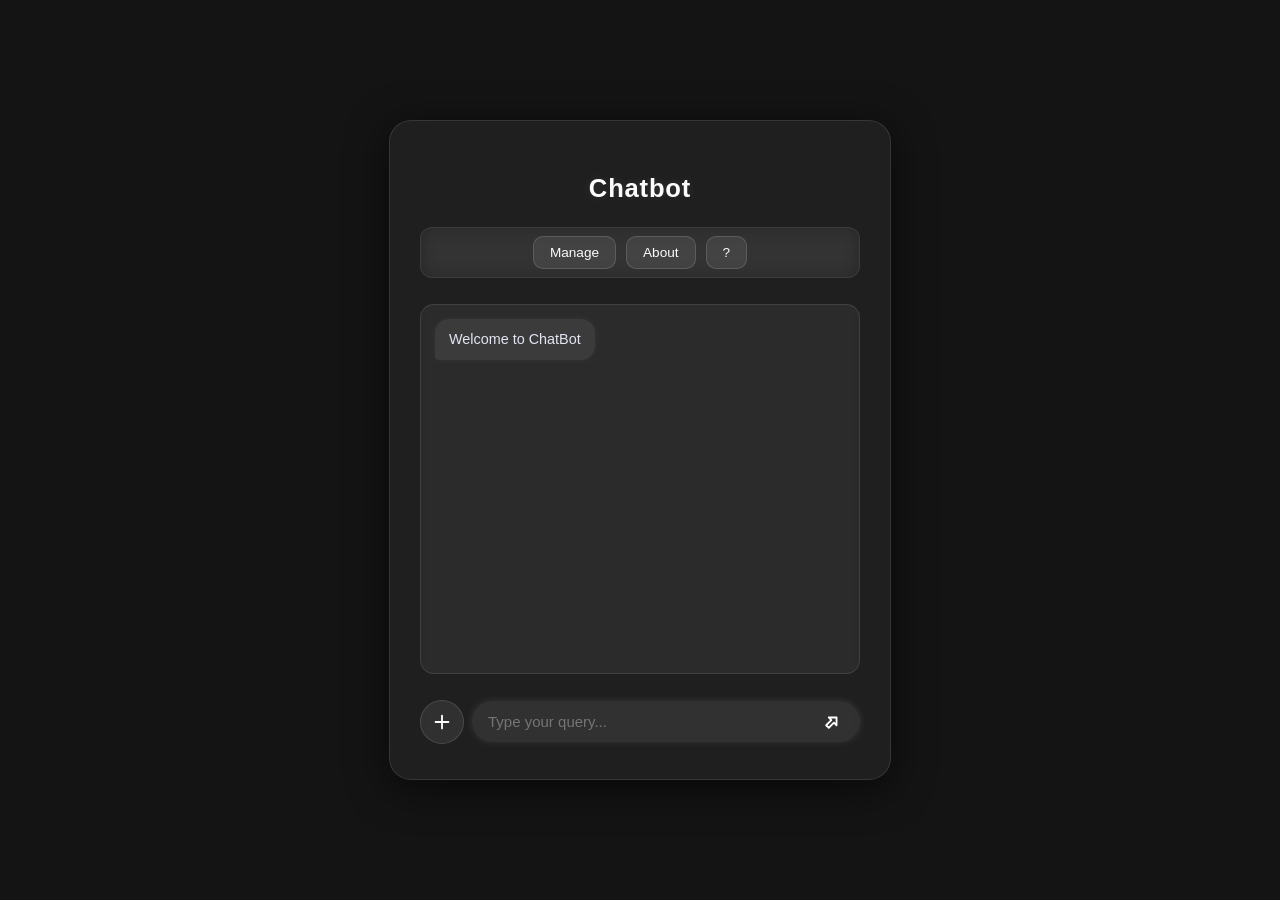
==== commit 81385943: "Update version information in index.html Added app version display in the about section." ====
--- a/index.html
+++ b/index.html
@@ -11,65 +11,35 @@
 <script>
   pdfjsLib.GlobalWorkerOptions.workerSrc = "js/pdf.worker.min.js";
 </script>
+
 </head>
 <body>
-<div class="app-shell">
-  <aside class="app-sidebar">
-    <div class="brand-block">
-      <div class="brand-avatar">C</div>
-      <div>
-        <h1>ChatBot Vault</h1>
-        <p>Secure local assistant</p>
-      </div>
+<!-- MAIN VAULT CONTAINER -->
+<div class="vault-container">
+  <h1>Chatbot</h1>
+  <div class="vault-toolbar">
+    <button id="editDocsBtn" type="button" title="Edit Documents">Manage</button>
+    <button id="aboutBtn" class="toolbar-btn">About</button>
+    <button id="helpBtn">?</button>
+  </div>
+  <div class="chatbox" id="chatbox">
+    <div class="typing-indicator" id="typingIndicator">
+      <span></span><span></span><span></span>
     </div>
-
-    <div class="sidebar-actions">
-      <button id="addDocBtn" title="Add Document" class="icon-btn">＋</button>
-      <button id="editDocsBtn" type="button" title="Documents" class="ghost-btn">Documents</button>
-      <button id="aboutBtn" class="ghost-btn">About</button>
-      <button id="helpBtn" class="ghost-btn">Guide</button>
-    </div>
-  </aside>
-
-  <main class="app-main">
-    <header class="chat-header">
-      <div>
-        <h2>Chat</h2>
-        <p>Ask for any saved document instantly</p>
-      </div>
-    </header>
-
-    <div class="chat-scroll" id="chatbox">
-      <div class="typing-indicator" id="typingIndicator">
-        <span></span><span></span><span></span>
-      </div>
-    </div>
-
-    <div class="chat-composer">
-      <input type="text" id="userInput" placeholder="Type your query...">
-      <button id="sendBtn" title="Send">
-        <svg xmlns="http://www.w3.org/2000/svg" viewBox="0 0 24 24">
-          <path d="M12 5L6 11H10V19H14V11H18L12 5Z" fill="#141414"/>
-        </svg>
-      </button>
-    </div>
-  </main>
-
-  <aside class="app-docs" id="docsPanel">
-    <div class="docs-header-row">
-      <h3>Documents</h3>
-      <button id="closeDocsPanel" class="icon-btn" title="Close">×</button>
-    </div>
-    <p class="docs-subtitle">Your Files</p>
-    <div id="editDocsList" class="edit-doc-list"></div>
-
-    <div class="edit-actions">
-      <button id="exportBtn">Export</button>
-      <button id="importBtn">Import</button>
-      <button id="clearBtn">Delete all</button>
-    </div>
-  </aside>
-
+  </div>
+  <div class="input-area">
+    <button id="addDocBtn" title="Add Document">
+      <svg xmlns="http://www.w3.org/2000/svg" viewBox="0 0 24 24" width="22" height="22">
+        <path d="M12 5v14m-7-7h14" stroke="#ffffff" stroke-width="2" stroke-linecap="round" stroke-linejoin="round"/>
+      </svg>
+    </button>
+    <input type="text" id="userInput" placeholder="Type your query...">
+    <button id="sendBtn" title="Send">
+      <svg xmlns="http://www.w3.org/2000/svg" viewBox="0 0 24 24">
+        <path d="M12 5L6 11H10V19H14V11H18L12 5Z" fill="#141414"/>
+      </svg>
+    </button>
+  </div>
   <input type="file" id="importFile" accept="application/json" style="display:none;">
 </div>
 
@@ -89,12 +59,16 @@
   </div>
 </div>
 
+<!-- EDIT DOCUMENT POPUP -->
 <div class="popup" id="editPopup">
   <div class="popup-content" style="max-height: 420px; overflow-y: auto;">
     <h2>Edit Documents</h2>
-    <div class="edit-doc-list"></div>
+    <div id="editDocsList" class="edit-doc-list"></div>
   </div>
   <div class="edit-actions">
+    <button id="exportBtn">Export</button>
+    <button id="importBtn">Import</button>
+    <button id="clearBtn">Delete all</button>
     <button id="closeEditPopup">Close</button>
   </div>
 </div>
@@ -116,7 +90,9 @@
     </div>
 
     <p class="about-dev">Developed by <b>Adityasinh Sodha</b></p>
-    <p class="about-version">Version: <b>v2.0.1</b></p>
+        <p class="about-version">Version: <b>v2.0.1</b><br><tr>
+        App version: <b id="appVersion">Loading...</b></tr>
+        </p>
   </div>
 </div>
 
--- a/styles.css
+++ b/styles.css
@@ -1,315 +1,380 @@
-:root {
-  --bg: #090d17;
-  --bg-soft: #111827;
-  --surface: rgba(16, 22, 36, 0.88);
-  --surface-2: rgba(21, 28, 45, 0.9);
-  --border: rgba(255, 255, 255, 0.12);
-  --text: #e9edf7;
-  --muted: #9ba7c2;
-  --accent: #5d8cff;
-  --accent-soft: rgba(93, 140, 255, 0.25);
-  --danger: #ff6f7f;
-  --radius-lg: 20px;
-  --radius-md: 14px;
-  --radius-sm: 10px;
-  --shadow: 0 18px 50px rgba(0, 0, 0, 0.45);
-}
-
-* {
-  box-sizing: border-box;
-}
-
 body {
   margin: 0;
-  min-height: 100vh;
+  height: 100vh;
+  background: #141414;
+  color: #e9ecf5;
   font-family: "Inter", "Poppins", sans-serif;
-  background: radial-gradient(circle at top left, #1a2340 0%, var(--bg) 45%, #05070f 100%);
-  color: var(--text);
-}
-
-.app-shell {
-  width: 100vw;
-  min-height: 100vh;
-  display: grid;
-  grid-template-columns: 260px 1fr 340px;
-  gap: 18px;
-  padding: 18px;
-}
-
-.app-sidebar,
-.app-main,
-.app-docs {
-  background: var(--surface);
-  border: 1px solid var(--border);
-  border-radius: var(--radius-lg);
-  backdrop-filter: blur(12px);
-  box-shadow: var(--shadow);
-}
-
-.app-sidebar {
-  padding: 20px 16px;
+  display: flex;
+  justify-content: center;
+  align-items: center;
+  overflow: hidden;
+}
+
+.vault-container {
+  backdrop-filter: blur(20px);
+  background: rgba(255, 255, 255, 0.05);
+  border: 1px solid rgba(255, 255, 255, 0.1);
+  border-radius: 22px;
+  padding: 35px 30px;
+  width: 100%;
+  max-width: 440px;
+  box-shadow: 0 8px 40px rgba(0, 0, 0, 0.6);
+  text-align: center;
   display: flex;
   flex-direction: column;
-  gap: 20px;
-}
-
-.brand-block {
-  display: flex;
-  align-items: center;
-  gap: 12px;
-  padding-bottom: 16px;
-  border-bottom: 1px solid rgba(255, 255, 255, 0.08);
-}
-
-.brand-avatar {
-  width: 42px;
-  height: 42px;
-  border-radius: 50%;
-  background: rgba(255, 255, 255, 0.16);
-  display: grid;
-  place-items: center;
-  font-weight: 700;
-}
-
-.brand-block h1 {
-  margin: 0;
-  font-size: 1.2rem;
-}
-
-.brand-block p {
-  margin: 3px 0 0;
-  color: var(--muted);
-  font-size: 0.83rem;
-}
-
-.sidebar-actions {
+  gap: 16px;
+  transition: all 0.3s ease;
+}
+
+.vault-container:hover {
+  border-color: rgba(255, 255, 255, 0.15);
+  box-shadow: 0 8px 50px rgba(0, 0, 0, 0.7);
+}
+
+.vault-container h1 {
+  font-size: 1.6rem;
+  font-weight: 600;
+  color: #fcfcfc;
+  text-shadow: 0 0 10px rgba(255, 255, 255, 0.1);
+  letter-spacing: 0.8px;
+  margin-bottom: 8px;
+}
+
+.chatbox {
+  background: rgba(255, 255, 255, 0.05);
+  border: 1px solid rgba(255, 255, 255, 0.1);
+  border-radius: 14px;
+  height: 340px;
+  padding: 14px;
+  overflow-y: auto;
   display: flex;
   flex-direction: column;
   gap: 10px;
-}
-
-button {
-  border: 1px solid var(--border);
-  background: rgba(255, 255, 255, 0.04);
-  color: var(--text);
-  border-radius: var(--radius-sm);
-  padding: 10px 14px;
-  cursor: pointer;
-  transition: 0.2s ease;
-}
-
-button:hover {
-  background: rgba(255, 255, 255, 0.1);
-  transform: translateY(-1px);
-}
-
-.icon-btn {
-  width: 42px;
-  height: 42px;
-  border-radius: 50%;
-  padding: 0;
-  font-size: 1.35rem;
-  display: grid;
-  place-items: center;
-}
-
-.ghost-btn {
-  text-align: left;
-  font-weight: 500;
-}
-
-.app-main {
-  display: flex;
-  flex-direction: column;
-  overflow: hidden;
-}
-
-.chat-header {
-  padding: 22px;
-  border-bottom: 1px solid rgba(255, 255, 255, 0.08);
-}
-
-.chat-header h2 {
-  margin: 0;
-  font-size: 1.7rem;
-}
-
-.chat-header p {
-  margin: 6px 0 0;
-  color: var(--muted);
-  font-size: 0.92rem;
-}
-
-.chat-scroll {
-  flex: 1;
-  padding: 20px 22px;
-  overflow-y: auto;
-  display: flex;
-  flex-direction: column;
-  gap: 12px;
-}
-
-.chat-scroll::-webkit-scrollbar,
-.edit-doc-list::-webkit-scrollbar {
-  width: 7px;
-}
-
-.chat-scroll::-webkit-scrollbar-thumb,
-.edit-doc-list::-webkit-scrollbar-thumb {
-  background: rgba(255, 255, 255, 0.2);
-  border-radius: 20px;
+  scroll-behavior: smooth;
+  transition: background 0.3s ease;
+}
+
+.chatbox::-webkit-scrollbar {
+  width: 6px;
+}
+
+.chatbox::-webkit-scrollbar-thumb {
+  background: rgba(255, 255, 255, 0.15);
+  border-radius: 6px;
 }
 
 .user-message,
 .bot-message {
-  max-width: min(76%, 620px);
+  padding: 10px 14px;
+  border-radius: 14px;
+  max-width: 85%;
+  word-wrap: break-word;
+  font-size: 0.9rem;
+  line-height: 1.5;
+  animation: fadeUp 0.3s ease;
+}
+
+@keyframes fadeUp {
+  from { opacity: 0; transform: translateY(4px); }
+  to { opacity: 1; transform: translateY(0); }
+}
+
+.user-message {
+  background: rgba(255, 255, 255, 0.1);
+  color: #fcfcfc;
+  align-self: flex-end;
+  border-bottom-right-radius: 4px;
+  box-shadow: 0 0 8px rgba(255, 255, 255, 0.15);
+  backdrop-filter: blur(4px);
+}
+
+.bot-message {
+  background: rgba(255, 255, 255, 0.08);
+  color: #e2e6f3;
+  align-self: flex-start;
+  border-bottom-left-radius: 4px;
+  box-shadow: 0 0 8px rgba(255, 255, 255, 0.06);
+}
+
+.input-area {
+  position: relative;
+  width: 100%;
+  display: flex;
+  align-items: center;
+  margin-top: 10px;
+}
+
+#userInput {
+  width: 100%;
+  padding: 12px 48px 12px 16px; /* space for button */
+  border: none;
+  border-radius: 30px;
+  background: rgba(255, 255, 255, 0.08);
+  color: #fcfcfc;
+  font-size: 15px;
+  outline: none;
+  box-shadow: 0 0 8px rgba(255, 255, 255, 0.1);
+}
+
+#sendBtn {
+  all: unset;
+  position: absolute;
+  right: 10px;
+  top: 50%;
+  transform: translateY(-50%);
+  width: 36px;
+  height: 36px;
+  display: flex;
+  align-items: center;
+  justify-content: center;
+  cursor: pointer;
+  transition: all 0.25s ease;
+  border-radius: 50%;
+}
+
+#sendBtn:hover {
+  background: rgba(255, 255, 255, 0.08); 
+  transform: translateY(-50%) scale(1.08);
+}
+
+#sendBtn:active {
+  transform: translateY(-50%) scale(0.95);
+  background: rgba(255, 255, 255, 0.08);
+}
+
+#sendBtn svg {
+  width: 22px;
+  height: 22px;
+  stroke: #ffffff;
+  stroke-width: 2;
+  stroke-linecap: round;
+  stroke-linejoin: round;
+  fill: none;
+  transform: rotate(45deg);
+  transition: all 0.25s ease;
+}
+
+#sendBtn:hover svg {
+  stroke: #111; 
+}
+
+#sendBtn:active svg {
+  stroke: #000;
+}
+
+#sendBtn svg {
+  width: 22px;
+  height: 22px;
+  transform: rotate(45deg);
+  transition: fill 0.18s ease, stroke 0.18s ease, transform 0.25s ease;
+}
+
+#sendBtn svg path {
+  fill: none;
+  stroke: #ffffff;
+}
+
+#sendBtn:hover svg path,
+#sendBtn:active svg path {
+  fill: #ffffff;    
+  stroke: #ffffff;  
+}
+
+
+.input-area input {
+  flex: 1;
   padding: 11px 14px;
-  border-radius: 14px;
-  line-height: 1.45;
-  animation: fadeUp 0.2s ease;
-}
-
-.user-message {
-  align-self: flex-end;
-  background: linear-gradient(135deg, #3464d6, #2649a0);
-}
-
-.bot-message {
-  align-self: flex-start;
-  background: rgba(255, 255, 255, 0.07);
-  border: 1px solid rgba(255, 255, 255, 0.08);
-}
-
-@keyframes fadeUp {
-  from { opacity: 0; transform: translateY(6px); }
-  to { opacity: 1; transform: translateY(0); }
-}
-
-.chat-composer {
-  margin: 14px;
-  border-radius: 999px;
-  border: 1px solid var(--border);
-  background: var(--surface-2);
-  padding: 8px 8px 8px 14px;
-  display: flex;
-  align-items: center;
-  gap: 8px;
-}
-
-#userInput {
-  flex: 1;
+  border-radius: 12px;
+  border: 1px solid rgba(255, 255, 255, 0.15);
+  background: rgba(255, 255, 255, 0.08);
+  color: #e9ecf5;
+  font-size: 0.95rem;
+  transition: all 0.25s ease;
+}
+
+.input-area input:focus {
+  outline: none;
+  border-color: #619eff;
+  box-shadow: 0 0 8px rgba(90, 157, 248, 0.4);
+  background: rgba(255, 255, 255, 0.12);
+}
+
+button {
+  background: linear-gradient(135deg, #2b2b2b, #1a1a1a);
+  color: #fcfcfc;
   border: none;
-  background: transparent;
-  color: var(--text);
-  font-size: 1rem;
-  outline: none;
-}
-
-#userInput::placeholder {
-  color: var(--muted);
-}
-
-#sendBtn {
-  width: 40px;
-  height: 40px;
+  border-radius: 12px;
+  padding: 10px 15px;
+  font-size: 0.9rem;
+  cursor: pointer;
+  transition: all 0.25s ease;
+  font-weight: 500;
+}
+
+button:hover {
+  box-shadow: 0 0 10px rgba(255, 255, 255, 0.25);
+  transform: translateY(-1px);
+}
+
+button:active {
+  transform: scale(0.97);
+  box-shadow: 0 0 6px rgba(255, 255, 255, 0.2);
+}
+
+.fab-container {
+  position: fixed;
+  bottom: 25px;
+  right: 25px;
+  display: flex;
+  flex-direction: column;
+  align-items: flex-end;
+  gap: 10px;
+  z-index: 200;
+}
+
+.fab-main {
+  background: linear-gradient(145deg, #5a9df8, #3268f5);
+  border: none;
   border-radius: 50%;
-  border: none;
-  display: grid;
-  place-items: center;
-  background: linear-gradient(140deg, #79a4ff, #4b79ed);
-}
-
-#sendBtn svg {
-  width: 20px;
-  height: 20px;
+  width: 56px;
+  height: 56px;
+  color: #fff;
+  font-size: 1.4rem;
+  display: flex;
+  justify-content: center;
+  align-items: center;
+  box-shadow: 0 8px 25px rgba(0, 0, 0, 0.4);
+  transition: all 0.3s ease;
+}
+
+.fab-main:hover {
   transform: rotate(45deg);
-}
-
-.app-docs {
-  padding: 20px 14px;
-  display: flex;
-  flex-direction: column;
-  gap: 12px;
-}
-
-.docs-header-row {
-  display: flex;
-  justify-content: space-between;
-  align-items: center;
-}
-
-.docs-header-row h3 {
-  margin: 0;
-  font-size: 1.6rem;
-}
-
-.docs-subtitle {
-  margin: 0;
-  color: var(--muted);
-}
-
-.edit-doc-list {
-  flex: 1;
-  overflow-y: auto;
-  display: flex;
+  box-shadow: 0 8px 30px rgba(90, 157, 248, 0.5);
+}
+
+.fab-options {
+  display: none;
   flex-direction: column;
   gap: 10px;
-  padding-right: 3px;
-}
-
-.edit-doc-item {
+}
+
+.fab-options button {
+  width: 46px;
+  height: 46px;
+  border-radius: 50%;
+  border: 1px solid rgba(255, 255, 255, 0.1);
+  background: rgba(255, 255, 255, 0.08);
+  color: #d5dbff;
+  font-size: 1.2rem;
+  cursor: pointer;
+  box-shadow: 0 6px 15px rgba(0, 0, 0, 0.25);
+  transition: all 0.25s ease;
+}
+
+.fab-options button:hover {
+  background: rgba(255, 255, 255, 0.15);
+  transform: translateY(-2px);
+}
+
+.popup {
+  position: fixed;
+  inset: 0;
+  display: none;
+  justify-content: center;
+  align-items: center;
+  z-index: 100;
+  background: rgba(10, 10, 15, 0.6);
+  backdrop-filter: blur(16px);
+  -webkit-backdrop-filter: blur(16px);
+  animation: fadeIn 0.25s ease-in-out;
+}
+
+.popup-content {
   background: rgba(255, 255, 255, 0.05);
+  backdrop-filter: blur(20px);
+  -webkit-backdrop-filter: blur(20px);
   border: 1px solid rgba(255, 255, 255, 0.1);
-  border-radius: var(--radius-md);
-  padding: 12px;
+  border-radius: 20px;
+  padding: 32px 26px;
+  width: 100%;
+  max-width: 400px;
+  box-shadow: 0 8px 40px rgba(0, 0, 0, 0.6);
+  display: flex;
+  flex-direction: column;
+  gap: 16px;
+  color: #f1f2f6;
+  transition: all 0.3s ease;
+}
+
+.popup-content h2 {
+  text-align: center;
+  font-size: 1.3rem;
+  color: #ffffff;
+  font-weight: 600;
+  text-shadow: 0 0 8px rgba(255, 255, 255, 0.08);
+}
+
+.popup-content input,
+.popup-content textarea {
+  background: rgba(255, 255, 255, 0.08);
+  border: 1px solid rgba(255, 255, 255, 0.12);
+  border-radius: 12px;
+  padding: 10px 12px;
+  font-size: 0.9rem;
+  color: #eaeaea;
+  resize: none;
+  transition: all 0.25s ease;
+}
+
+.popup-content input:focus,
+.popup-content textarea:focus {
+  outline: none;
+  border-color: rgba(90, 157, 248, 0.4);
+  box-shadow: 0 0 8px rgba(90, 157, 248, 0.3);
+  background: rgba(255, 255, 255, 0.12);
+}
+
+.popup-content label {
+  font-size: 0.85rem;
+  color: #c9cce2;
+  margin-top: 4px;
+}
+
+.popup-actions {
   display: flex;
   justify-content: space-between;
-  align-items: center;
-  gap: 8px;
-}
-
-.edit-doc-item span {
-  min-width: 0;
-}
-
-.edit-doc-item strong {
-  display: block;
-  white-space: nowrap;
-  overflow: hidden;
-  text-overflow: ellipsis;
-}
-
-.edit-buttons {
-  display: flex;
-  gap: 6px;
-}
-
-.edit-btn,
-.delete-btn {
-  border-radius: 9px;
-  padding: 6px 10px;
-  font-size: 0.8rem;
-}
-
-.edit-btn {
-  background: var(--accent-soft);
-}
-
-.delete-btn {
-  background: rgba(255, 111, 127, 0.16);
-  border-color: rgba(255, 111, 127, 0.35);
-}
-
-.edit-actions {
-  display: grid;
-  grid-template-columns: repeat(3, 1fr);
-  gap: 8px;
-}
-
-#clearBtn {
-  background: rgba(255, 111, 127, 0.18);
-  border-color: rgba(255, 111, 127, 0.4);
-}
+  gap: 12px;
+  margin-top: 10px;
+}
+
+.popup-actions button {
+  flex: 1;
+  padding: 10px 0;
+  border-radius: 12px;
+  background: rgba(255, 255, 255, 0.08);
+  border: 1px solid rgba(255, 255, 255, 0.12);
+  color: #f1f1f1;
+  font-weight: 500;
+  cursor: pointer;
+  transition: all 0.25s ease;
+  box-shadow: 0 0 10px rgba(0, 0, 0, 0.4);
+  backdrop-filter: blur(8px);
+}
+
+.popup-actions button:hover {
+  background: rgba(90, 157, 248, 0.15);
+  border-color: rgba(90, 157, 248, 0.4);
+  box-shadow: 0 0 14px rgba(90, 157, 248, 0.35);
+  transform: translateY(-2px);
+}
+
+.popup-actions button:active {
+  transform: scale(0.96);
+  background: rgba(90, 157, 248, 0.25);
+  box-shadow: 0 0 10px rgba(90, 157, 248, 0.25);
+  border-color: rgba(90, 157, 248, 0.4);
+}
+
 
 .typing-indicator {
   display: none;
@@ -317,220 +382,798 @@
   background: rgba(255, 255, 255, 0.08);
   border-radius: 14px;
   padding: 10px 14px;
+  margin-top: 6px;
   width: 60px;
   justify-content: space-around;
-}
-
-.typing-indicator span,
+  box-shadow: 0 0 8px rgba(100, 150, 255, 0.3);
+}
+
+.typing-indicator span {
+  width: 8px;
+  height: 8px;
+  background: #5a9df8;
+  border-radius: 50%;
+  opacity: 0.6;
+  animation: typingBlink 1.3s infinite ease-in-out;
+}
+
+.typing-indicator span:nth-child(2) { animation-delay: 0.2s; }
+.typing-indicator span:nth-child(3) { animation-delay: 0.4s; }
+
+@keyframes typingBlink {
+  0%, 80%, 100% { opacity: 0.3; transform: scale(1); }
+  40% { opacity: 1; transform: scale(1.2); }
+}
+
+@keyframes fadeIn {
+  from { opacity: 0; transform: scale(0.96); }
+  to { opacity: 1; transform: scale(1); }
+}
+
+@media (max-width: 500px) {
+  .vault-container {
+    width: 92%;
+    padding: 24px 20px;
+  }
+  .popup-content {
+    max-width: 92%;
+  }
+}
+
+.vault-toolbar {
+  display: flex;
+  justify-content: center;
+  gap: 10px;
+  margin-bottom: 10px;
+  padding: 8px 12px;
+  border-radius: 12px;
+  background: rgba(255, 255, 255, 0.04);
+  border: 1px solid rgba(255, 255, 255, 0.08);
+  backdrop-filter: blur(10px);
+}
+
+.vault-toolbar button {
+  background: rgba(255, 255, 255, 0.08);
+  color: #fcfcfc;
+  border: 1px solid rgba(255, 255, 255, 0.15);
+  border-radius: 10px;
+  padding: 8px 16px;
+  font-size: 0.85rem;
+  cursor: pointer;
+  transition: all 0.25s ease;
+  font-weight: 500;
+}
+
+.vault-toolbar button:hover {
+  background: rgba(255, 255, 255, 0.15);
+  color: #fcfcfc;
+  box-shadow: 0 0 10px rgba(255, 255, 255, 0.25);
+  transform: translateY(-1px);
+}
+
+.vault-toolbar button:active {
+  transform: scale(0.96);
+}
+
+/* Typing animation */
+.typing {
+  display: flex;
+  gap: 4px;
+  padding: 8px;
+  align-items: center;
+}
 .typing span {
-  width: 7px;
-  height: 7px;
-  background: #8db1ff;
+  width: 6px;
+  height: 6px;
+  background: #9cbcff;
   border-radius: 50%;
-  animation: typingBlink 1.2s infinite ease-in-out;
-}
-
-.typing { display: flex; gap: 4px; }
-.typing span:nth-child(2), .typing-indicator span:nth-child(2) { animation-delay: 0.2s; }
-.typing span:nth-child(3), .typing-indicator span:nth-child(3) { animation-delay: 0.4s; }
-
-@keyframes typingBlink {
-  0%, 80%, 100% { opacity: 0.25; transform: scale(0.85); }
-  40% { opacity: 1; transform: scale(1.05); }
-}
-
-.popup,
+  animation: blink 1.3s infinite ease-in-out;
+}
+.typing span:nth-child(2) {
+  animation-delay: 0.2s;
+}
+.typing span:nth-child(3) {
+  animation-delay: 0.4s;
+}
+@keyframes blink {
+  0%, 80%, 100% { opacity: 0.3; transform: scale(0.8); }
+  40% { opacity: 1; transform: scale(1); }
+}
+
+/* Toast Notifications */
+.toast {
+  position: fixed;
+  bottom: 24px;
+  right: 24px;
+  background: rgba(20, 25, 45, 0.8);
+  color: #fff;
+  padding: 10px 18px;
+  border-radius: 8px;
+  opacity: 0;
+  transform: translateY(10px);
+  transition: all 0.3s ease;
+  font-size: 0.85rem;
+  backdrop-filter: blur(6px);
+  z-index: 9999;
+  border: 1px solid rgba(255, 255, 255, 0.08);
+}
+.toast.show {
+  opacity: 1;
+  transform: translateY(0);
+}
+.toast.success { border-color: rgba(50, 255, 140, 0.4); }
+.toast.error { border-color: rgba(255, 80, 80, 0.5); }
+
+.chatbox img {
+  box-shadow: 0 0 8px rgba(255, 255, 255, 0.1);
+  transition: transform 0.3s ease;
+}
+.chatbox img:hover {
+  transform: scale(1.05);
+}
+
+.file-download-link {
+  display: inline-flex;
+  align-items: center;
+  justify-content: center;
+  align-self: flex-start;
+  margin-top: 8px;
+  padding: 6px 12px;
+  border-radius: 10px;
+  border: 1px solid rgba(8, 9, 12, 0.4);
+  background: rgba(255, 255, 255, 0.08);
+  color: rgb(252, 252, 252);
+  font-size: 0.82rem;
+  font-weight: 600;
+  text-decoration: none;
+  transition: all 0.2s ease;
+}
+
+.file-download-link:hover {
+  background: rgba(255, 255, 255, 0.15);
+  color: #fcfcfc;
+  box-shadow: 0 0 10px rgba(255, 255, 255, 0.25);
+  transform: translateY(-1px);
+}
+
+.popup-actions {
+  display: flex;
+  justify-content: space-between; /* puts buttons at ends */
+  gap: 12px; /* space between buttons */
+  margin-top: 12px;
+}
+
+.popup-actions button {
+  flex: 1; /* buttons take equal width */
+  padding: 10px 0;
+}
+
+#addDocBtn {
+  all: unset;
+  width: 42px;
+  height: 42px;
+  border-radius: 50%;
+  background: rgba(255, 255, 255, 0.08);
+  border: 1px solid rgba(255, 255, 255, 0.12);
+  display: flex;
+  align-items: center;
+  justify-content: center;
+  margin-right: 8px;
+  cursor: pointer;
+  transition: all 0.25s ease;
+}
+
+#addDocBtn:hover {
+  background: rgba(90, 157, 248, 0.15);
+  border-color: rgba(90, 157, 248, 0.4);
+  box-shadow: 0 0 10px rgba(90, 157, 248, 0.3);
+  transform: translateY(-1px);
+}
+
+#addDocBtn:active {
+  transform: scale(0.95);
+  background: rgba(90, 157, 248, 0.25);
+  box-shadow: 0 0 8px rgba(90, 157, 248, 0.25);
+}
+
+.edit-doc-list {
+  display: flex;
+  flex-direction: column;
+  gap: 12px;
+}
+
+.edit-doc-item {
+  display: flex;
+  justify-content: space-between;
+  align-items: center;
+  background: rgba(255, 255, 255, 0.06);
+  border: 1px solid rgba(255, 255, 255, 0.1);
+  padding: 12px 14px;
+  border-radius: 14px;
+  color: #fff;
+  backdrop-filter: blur(10px);
+}
+
+.edit-doc-item:hover {
+  background: rgba(255, 255, 255, 0.12);
+  border-color: rgba(255, 255, 255, 0.18);
+}
+
+.edit-buttons {
+  display: flex;
+  gap: 10px;
+}
+
+.edit-btn,
+.delete-btn {
+  padding: 6px 12px;
+  border-radius: 10px;
+  font-size: 0.78rem;
+  cursor: pointer;
+  transition: 0.25s ease;
+  border: 1px solid rgba(255, 255, 255, 0.15);
+}
+
+.edit-btn {
+  background: rgba(80, 150, 255, 0.15);
+}
+
+.edit-btn:hover {
+  background: rgba(80, 150, 255, 0.3);
+}
+
+.delete-btn {
+  background: rgba(255, 70, 70, 0.15);
+}
+
+.delete-btn:hover {
+  background: rgba(255, 70, 70, 0.3);
+}
+
+/* EXPORT BUTTON */
+#exportBtn {
+  background: rgba(50, 255, 140, 0.15);
+  border: 1px solid rgba(50, 255, 140, 0.25);
+}
+
+#exportBtn:hover {
+  background: rgba(50, 255, 140, 0.35);
+  border-color: rgba(50, 255, 140, 0.55);
+  box-shadow: 0 0 12px rgba(50, 255, 140, 0.45);
+  transform: translateY(-2px);
+}
+
+#clearBtn {
+  background: rgba(255, 70, 70, 0.15);
+  border: 1px solid rgba(255, 70, 70, 0.25);
+}
+
+#clearBtn:hover {
+  background: rgba(255, 70, 70, 0.35);
+  border-color: rgba(255, 70, 70, 0.55);
+  box-shadow: 0 0 12px rgba(255, 70, 70, 0.45);
+  transform: translateY(-2px);
+}
+
+#importBtn {
+  background: rgba(80, 140, 255, 0.15);
+  border: 1px solid rgba(80, 140, 255, 0.25);
+}
+
+#importBtn:hover {
+  background: rgba(80, 140, 255, 0.35);
+  border-color: rgba(80, 140, 255, 0.55);
+  box-shadow: 0 0 12px rgba(80, 140, 255, 0.45);
+  transform: translateY(-2px);
+}
+
+#closeEditPopup {
+  background: rgba(255, 170, 60, 0.15);
+  border: 1px solid rgba(255, 170, 60, 0.25);
+}
+
+#closeEditPopup:hover {
+  background: rgba(255, 170, 60, 0.35);
+  border-color: rgba(255, 170, 60, 0.55);
+  box-shadow: 0 0 12px rgba(255, 170, 60, 0.45);
+  transform: translateY(-2px);
+}
+
+#editPopup {
+  display: none;
+  flex-direction: column;
+  justify-content: center;
+  align-items: center;
+}
+
+#editPopup .popup-content {
+  max-height: 340px;
+  overflow-y: auto;
+}
+
+.edit-actions {
+  width: 100%;
+  max-width: 400px;
+  display: flex;
+  justify-content: space-between;
+  gap: 10px;
+  margin-top: 12px;
+  background: rgba(255, 255, 255, 0.05);
+  padding: 12px;
+  border-radius: 14px;
+  border: 1px solid rgba(255,255,255,0.1);
+  backdrop-filter: blur(14px);
+}
+
+.edit-actions button {
+  flex: 1;
+  padding: 10px 0;
+  border-radius: 12px;
+}
+
 .about-popup {
   position: fixed;
   inset: 0;
   display: none;
   justify-content: center;
   align-items: center;
-  background: rgba(5, 8, 14, 0.74);
-  backdrop-filter: blur(12px);
-  z-index: 100;
-}
-
-.popup-content,
+  z-index: 200;
+  background: rgba(10, 10, 15, 0.60);
+  backdrop-filter: blur(18px);
+  -webkit-backdrop-filter: blur(18px);
+  animation: fadeIn 0.25s ease;
+}
+
 .about-box {
-  width: min(92vw, 430px);
-  background: rgba(15, 21, 34, 0.95);
-  border: 1px solid var(--border);
-  border-radius: 18px;
-  padding: 22px;
-  box-shadow: var(--shadow);
-}
-
-.popup-content {
-  display: flex;
-  flex-direction: column;
-  gap: 12px;
-}
-
-.popup-content input,
-.popup-content textarea {
+  position: relative;
+  background: rgba(255, 255, 255, 0.05);
+  border: 1px solid rgba(255, 255, 255, 0.10);
+  backdrop-filter: blur(22px);
+  -webkit-backdrop-filter: blur(22px);
+  border-radius: 20px;
+  padding: 28px 24px;
   width: 100%;
-  padding: 10px 12px;
-  border-radius: 10px;
-  border: 1px solid var(--border);
-  background: rgba(255, 255, 255, 0.04);
-  color: var(--text);
-}
-
-.popup-actions {
-  display: flex;
-  gap: 10px;
-}
-
-.popup-actions button {
-  flex: 1;
-}
-
-.about-box {
+  max-width: 420px;
   max-height: 85vh;
   overflow-y: auto;
+  box-shadow: 0 8px 40px rgba(0, 0, 0, 0.6);
   text-align: center;
-}
-
-.about-title { margin: 0 0 8px; }
-.about-logo { width: 80px; border-radius: 14px; }
-.about-desc, .about-version, .about-dev { color: var(--muted); }
-.about-links-row { display: flex; gap: 10px; }
+  color: #f1f2f6;
+  display: flex;
+  flex-direction: column;
+  gap: 16px;
+  scrollbar-width: thin;
+  scrollbar-color: rgba(255,255,255,0.25) transparent;
+}
+
+.about-box::-webkit-scrollbar {
+  width: 6px;
+}
+
+.about-box::-webkit-scrollbar-thumb {
+  background: rgba(255,255,255,0.25);
+  border-radius: 10px;
+}
+
+.about-title {
+  font-size: 1.3rem;
+  font-weight: 600;
+  color: #ffffff;
+  text-shadow: 0 0 8px rgba(255,255,255,0.10);
+  margin: 0;
+}
+
+.about-logo {
+  width: 84px;
+  height: 84px;
+  object-fit: cover;
+  margin: 6px auto;
+  border-radius: 16px;
+  border: 1px solid rgba(255,255,255,0.10);
+  box-shadow: 0 6px 22px rgba(0,0,0,0.60);
+}
+
+.about-desc {
+  margin-bottom: 0px;
+  font-size: 0.95rem;
+  color: #e6e9f3;
+  line-height: 1.45;
+  opacity: 0.95;
+}
+
+.about-version {
+  margin-top: 0;
+  margin-bottom: -5px;
+  font-size: 0.84rem;
+  color: #cbd0e3;
+  opacity: 0.80;
+}
+
+.about-links-row {
+  display: flex;
+  justify-content: space-between;
+  gap: 12px;
+  margin-top: 12px;
+}
+
 .about-links-row a {
   flex: 1;
-  color: #a6c2ff;
+  text-align: center;
+  padding: 10px 0;
+  border-radius: 12px;
+  background: rgba(255,255,255,0.06);
+  border: 1px solid rgba(255,255,255,0.12);
+  color: #6aa9ff;
+  font-weight: 600;
   text-decoration: none;
-  background: rgba(255,255,255,0.05);
-  border: 1px solid var(--border);
-  border-radius: 10px;
-  padding: 8px;
-}
+  backdrop-filter: blur(16px);
+  -webkit-backdrop-filter: blur(16px);
+  transition: all .18s ease;
+}
+
+.about-links-row a:hover {
+  background: rgba(255,255,255,0.14);
+  transform: translateY(-2px);
+}
+
+.about-dev {
+  opacity: 0.85;
+  font-size: 0.87rem;
+  color: #cfd2e2;
+  margin-top: 4px;
+  margin-bottom: -14px;
+}
+
 .about-close-btn {
   position: absolute;
   top: 14px;
   right: 14px;
-  width: 32px;
-  height: 32px;
+  width: 34px;
+  height: 34px;
+  border: 1px solid rgba(255,255,255,0.15);
+  background: rgba(255,255,255,0.07);
+  border-radius: 10px;
+  backdrop-filter: blur(18px);
+  -webkit-backdrop-filter: blur(18px);
+  color: #ffffff;
+  font-size: 18px;
+  font-weight: 700;
+  cursor: pointer;
+  display: flex;
+  align-items: center;
+  justify-content: center;
+  transition: 0.2s ease;
+  z-index: 5;
+}
+
+.about-close-btn:hover {
+  background: rgba(255, 40, 40, 0.25);
+  border-color: rgba(255, 60, 60, 0.40);
+  color: #ff4b4b;
+  transform: translateY(-2px);
+  box-shadow: 0 0 14px rgba(255, 50, 50, 0.35);
+}
+
+@media (max-width: 520px) {
+  .about-box { max-width: 92%; padding: 24px; }
+  .about-logo { width: 70px; height: 70px; }
+  .about-details div { max-height: 180px; }
 }
 
 .changelog-box-inner {
+  padding: 14px;
+  max-height: 68vh;
+  overflow-y: auto;
+  display: flex;
+  flex-direction: column;
+  gap: 10px;
   text-align: left;
 }
 
+/* compact center heading */
+.changelog-box-inner h2.about-title {
+  text-align: center;
+  margin: 4px 0;
+  padding: 0;
+  line-height: 1.1;
+  font-size: 1.2rem;
+  font-weight: 600;
+}
+
 #changelogBody {
-  background: rgba(255,255,255,0.04);
-  border: 1px solid var(--border);
-  border-radius: 10px;
-  padding: 10px;
-  max-height: 50vh;
+  background: rgba(255,255,255,0.06);
+  border: 1px solid rgba(255,255,255,0.1);
+  border-radius: 12px;
+  padding: 12px;
+  max-height: 52vh;
   overflow-y: auto;
-}
-
-.toast {
+  color: #e5e7f3;
+  white-space: normal;
+}
+
+/* markdown headings */
+#changelogBody h1,
+#changelogBody h2,
+#changelogBody h3 {
+  color: #fff;
+  font-weight: 600;
+}
+
+#changelogBody h2 {
+  margin: 4px 0;
+  padding: 0;
+  text-align: center;
+}
+
+/* text */
+#changelogBody p {
+  margin: 4px 0;
+  color: #e5e7f3;
+}
+
+/* list spacing */
+#changelogBody ul,
+#changelogBody ol {
+  margin: 14px 0 14px 22px !important;
+  padding: 0;
+}
+
+#changelogBody li {
+  margin: 4px 0 !important;
+}
+
+
+/* code blocks */
+#changelogBody code,
+#changelogBody pre {
+  background: rgba(0,0,0,0.55);
+  color: #dfe6ff;
+  padding: 8px 10px;
+  border-radius: 8px;
+  border: 1px solid rgba(255,255,255,0.05);
+  font-size: .82rem;
+}
+
+#changelogBody ul + ul,
+#changelogBody ol + ol,
+#changelogBody ul + ol,
+#changelogBody ol + ul {
+  margin-top: 10px;
+}
+
+#changelogBody table {
+  width: 100%;
+  border-collapse: collapse;
+  margin: 10px 0;
+  font-size: 0.9rem;
+}
+
+#changelogBody th,
+#changelogBody td {
+  border: 1px solid rgba(255, 255, 255, 0.2);
+  padding: 6px 10px;
+  text-align: left;
+  vertical-align: top;
+}
+
+#changelogBody th {
+  background: rgba(255, 255, 255, 0.1);
+  font-weight: 600;
+}
+
+#changelogBody tr:nth-child(even) {
+  background: rgba(255, 255, 255, 0.03);
+}
+
+#changelogBody tr:hover {
+  background: rgba(255, 255, 255, 0.08);
+}
+
+#changelogBody td code {
+  background: rgba(0,0,0,0.55);
+  padding: 4px 6px;
+  border-radius: 6px;
+  font-size: 0.82rem;
+}
+
+#changelogBody a {
+  color: #99c3ff; 
+}
+
+#changelogBody a:hover {
+  color: #c58af9; 
+}
+
+#imgModal {
+  display: none;
   position: fixed;
-  bottom: 20px;
-  right: 20px;
-  padding: 10px 14px;
-  border-radius: 9px;
-  border: 1px solid var(--border);
-  background: rgba(17, 24, 38, 0.95);
-  opacity: 0;
-  transform: translateY(8px);
-  transition: 0.2s;
-  z-index: 9999;
-}
-
-.toast.show {
-  opacity: 1;
-  transform: translateY(0);
-}
-
-#imgModal,
+  inset: 0;
+  background: rgba(0, 0, 0, 0.65);
+  backdrop-filter: blur(12px);
+  justify-content: center;
+  align-items: center;
+  z-index: 99999;
+}
+
+#imgModalContent {
+  max-width: 90%;
+  max-height: 90%;
+  border-radius: 14px;
+  box-shadow: 0 0 20px rgba(0, 0, 0, 0.6);
+  animation: zoomIn 0.15s ease-out;
+}
+
+/* animation */
+@keyframes zoomIn {
+  from {
+    transform: scale(0.85);
+    opacity: 0;
+  }
+  to {
+    transform: scale(1);
+    opacity: 1;
+  }
+}
+
+/* -------- PDF MODAL -------- */
 #pdfModal {
   display: none;
   position: fixed;
   inset: 0;
-  justify-content: center;
-  align-items: center;
-  background: rgba(0, 0, 0, 0.8);
+  background: rgba(0,0,0,0.65);
+  backdrop-filter: blur(12px);
+  justify-content: center;
+  align-items: center;
   z-index: 99999;
 }
 
-#imgModalContent,
 #pdfModalViewer {
-  max-width: 90%;
-  max-height: 90%;
   width: 90%;
   height: 90%;
+  border: none;
   border-radius: 12px;
+  box-shadow: 0 0 20px rgba(0,0,0,0.6);
+}
+
+#helpPopup {
+  position: fixed;
+  inset: 0;
+  background: rgba(0, 0, 0, 0.65);
+  backdrop-filter: blur(6px);
+  display: none;
+  justify-content: center;
+  align-items: center;
+  z-index: 9999;
+}
+
+.help-box {
+  width: 92vw;
+  max-width: 720px;
+  max-height: 85vh;
+  background: rgba(20, 25, 45, 0.55);
+  backdrop-filter: blur(18px);
+  border: 1px solid rgba(130, 160, 255, 0.25);
+  border-radius: 18px;
+  box-shadow: 0 0 25px rgba(80, 120, 255, 0.25);
+  display: flex;
+  flex-direction: column;
+  overflow: hidden;
+}
+
+.help-header {
+  padding: 12px 16px;
+  font-size: 18px;
+  font-weight: 600;
+  color: #ffffff;
+  border-bottom: 1px solid rgba(120, 160, 255, 0.2);
+  display: flex;
+  justify-content: space-between;
+  align-items: center;
+}
+
+#helpBody {
+  padding: 16px;
+  overflow-y: auto;
+  overflow-x: hidden;
+  color: #ffffff;
+  font-size: 14px;
+  line-height: 1.6;
+  word-wrap: break-word;
+  overflow-wrap: break-word;
+}
+
+#helpBody h1,
+#helpBody h2,
+#helpBody h3 {
+  color: #ffffff;
+  margin-top: 14px;
+}
+
+#helpBody p {
+  opacity: 0.95;
+}
+
+#helpBody ul,
+#helpBody ol {
+  padding-left: 18px;
+}
+
+#helpBody li {
+  margin-bottom: 6px;
+}
+
+#helpBody img {
+  max-width: 100%;
+  height: auto;
+  display: block;
+  margin: 12px auto;
+  border-radius: 12px;
+  border: 1px solid rgba(120, 160, 255, 0.3);
+  box-shadow: 0 0 12px rgba(255, 255, 255, 0.25);
+}
+
+#helpBody pre {
+  background: rgba(0, 0, 0, 0.4);
+  padding: 10px;
+  border-radius: 10px;
+  overflow-x: auto;
+  white-space: pre-wrap;
+  word-break: break-word;
+  margin-top: 10px;
+  box-shadow: inset 0 0 8px rgba(100, 140, 255, 0.15);
+}
+
+#helpBody code {
+  color: #ffffff;
+}
+
+#helpBody::-webkit-scrollbar {
+  width: 6px;
+}
+
+#helpBody::-webkit-scrollbar-thumb {
+  background: rgba(120, 160, 255, 0.35);
+  border-radius: 20px;
+}
+
+#helpBody h1, #helpBody h2, #helpBody h3 {
+  color: #ffffff;
+  margin: 6px 0; /* reduce vertical spacing */
+}
+
+#helpBody p { margin: 4px 0; }
+#helpBody ul, #helpBody ol { margin: 4px 0; padding-left: 18px; }
+#helpBody li { margin-bottom: 4px; }
+#helpBody pre { margin: 6px 0; }
+
+hr {
   border: none;
-}
-
-#helpBody {
-  max-height: 65vh;
-  overflow-y: auto;
-}
-
-#importLoader {
-  position: fixed;
-  left: 50%;
-  bottom: 24px;
-  transform: translateX(-50%);
-  width: min(420px, 86vw);
-  background: rgba(13, 19, 31, 0.95);
-  border: 1px solid var(--border);
-  border-radius: 10px;
-  padding: 10px;
-  z-index: 1000;
-}
-
-#importBar {
-  height: 8px;
-  border-radius: 999px;
-  background: linear-gradient(90deg, #5f8fff, #80b5ff);
-  width: 0;
-  margin-bottom: 8px;
-}
-
-#editPopup { display: none !important; }
-
-@media (max-width: 1100px) {
-  .app-shell {
-    grid-template-columns: 220px 1fr;
-  }
-
-  .app-docs {
-    position: fixed;
-    right: 18px;
-    top: 18px;
-    bottom: 18px;
-    width: min(360px, calc(100vw - 36px));
-    z-index: 40;
-    transform: translateX(120%);
-    transition: transform 0.25s ease;
-  }
-
-  .app-docs.open {
-    transform: translateX(0);
-  }
-}
-
-@media (max-width: 760px) {
-  .app-shell {
-    grid-template-columns: 1fr;
-    padding: 10px;
-  }
-
-  .app-sidebar {
-    padding: 12px;
-  }
-
-  .sidebar-actions {
-    flex-direction: row;
-    flex-wrap: wrap;
-  }
-
-  .ghost-btn { text-align: center; }
-  .chat-header { padding: 16px; }
-  .chat-scroll { padding: 14px; }
-}
+  border-top: 2px solid #212224; 
+  margin: 16px 0;
+  height: 2px;
+}
+
+#updatePopup .popup-content {
+  max-width: 380px;
+  text-align: center;
+  padding: 28px 22px;
+}
+#updatePopup h2 {
+  font-size: 1.4rem;
+  color: #6ab7ff;
+  margin-bottom: 10px;
+}
+#updatePopup p {
+  font-size: 0.94rem;
+  color: #e1e7f8;
+  margin-bottom: 14px;
+}
+#updatePopup .popup-actions button {
+  background: rgba(60, 110, 200, 0.15);
+  border: 1px solid rgba(60, 110, 200, 0.4);
+  color: #9abfff;
+}
+#updatePopup .popup-actions button:hover {
+  background: rgba(60, 110, 200, 0.24);
+  color: #fff;
+}
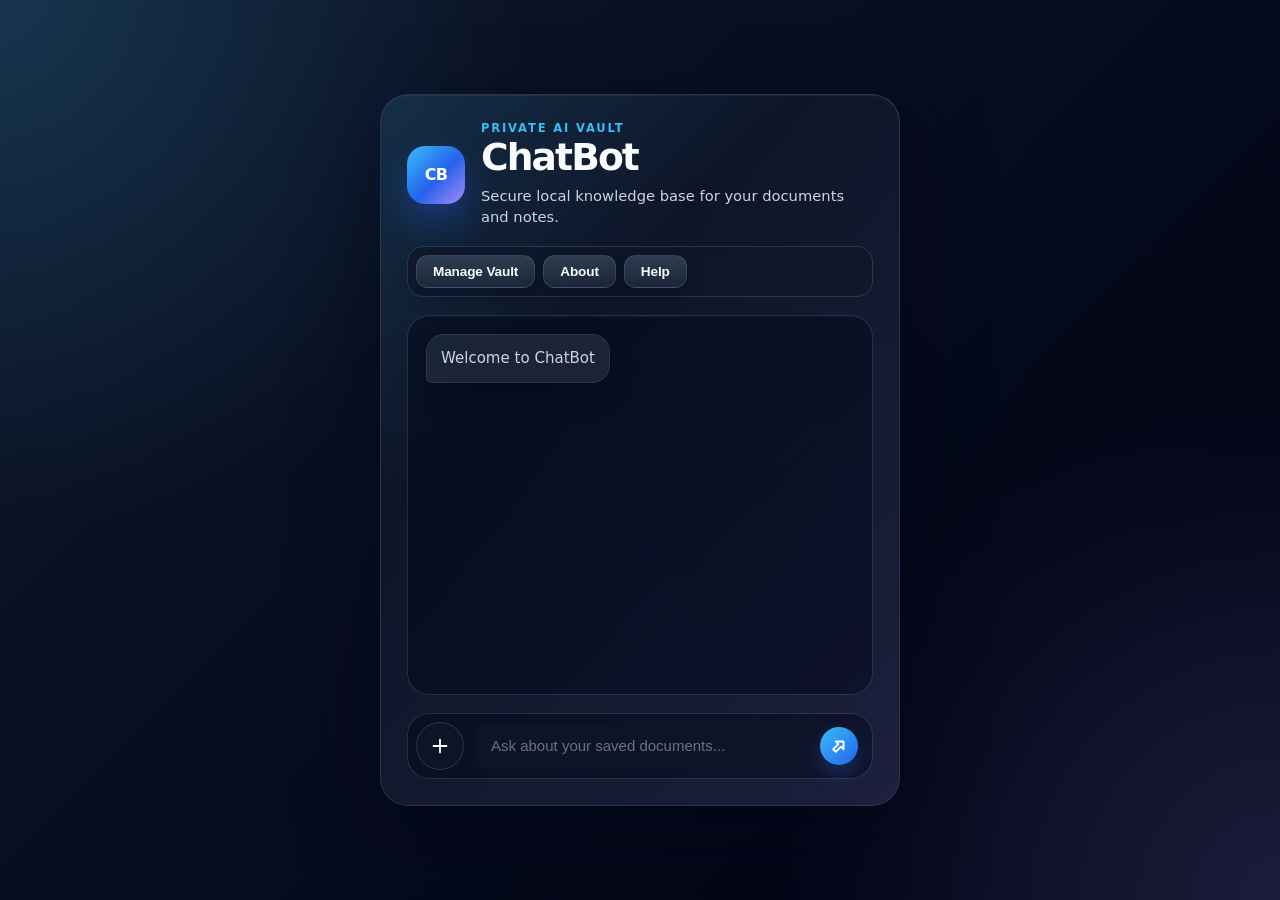
==== commit 9e24b26b: "Upgrade professional UI styling" ====
--- a/index.html
+++ b/index.html
@@ -3,7 +3,8 @@
 <head>
 <meta charset="UTF-8">
 <meta name="viewport" content="width=device-width, initial-scale=1.0">
-<title>Chatbot</title>
+<title>ChatBot Vault</title>
+<meta name="theme-color" content="#0f172a">
 <link rel="stylesheet" href="styles.css">
 <link rel="icon" href="icons/favicon.ico" type="image/ico">
 <link rel="manifest" href="manifest.json" />
@@ -16,13 +17,25 @@
 <body>
 <!-- MAIN VAULT CONTAINER -->
 <div class="vault-container">
-  <h1>Chatbot</h1>
-  <div class="vault-toolbar">
-    <button id="editDocsBtn" type="button" title="Edit Documents">Manage</button>
+  <header class="app-header">
+    <div class="brand-mark" aria-hidden="true">CB</div>
+    <div class="brand-copy">
+      <p class="eyebrow">Private AI Vault</p>
+      <h1>ChatBot</h1>
+      <p class="app-subtitle">Secure local knowledge base for your documents and notes.</p>
+    </div>
+  </header>
+  <div class="vault-toolbar" aria-label="Primary actions">
+    <button id="editDocsBtn" type="button" title="Edit Documents">Manage Vault</button>
     <button id="aboutBtn" class="toolbar-btn">About</button>
-    <button id="helpBtn">?</button>
+    <button id="helpBtn" aria-label="Open help">Help</button>
   </div>
-  <div class="chatbox" id="chatbox">
+  <div class="chatbox" id="chatbox" aria-live="polite">
+    <div class="empty-state">
+      <span class="empty-icon">✦</span>
+      <strong>Ready when you are</strong>
+      <p>Ask a question or add documents to build your private assistant.</p>
+    </div>
     <div class="typing-indicator" id="typingIndicator">
       <span></span><span></span><span></span>
     </div>
@@ -33,7 +46,7 @@
         <path d="M12 5v14m-7-7h14" stroke="#ffffff" stroke-width="2" stroke-linecap="round" stroke-linejoin="round"/>
       </svg>
     </button>
-    <input type="text" id="userInput" placeholder="Type your query...">
+    <input type="text" id="userInput" placeholder="Ask about your saved documents..." aria-label="Message input">
     <button id="sendBtn" title="Send">
       <svg xmlns="http://www.w3.org/2000/svg" viewBox="0 0 24 24">
         <path d="M12 5L6 11H10V19H14V11H18L12 5Z" fill="#141414"/>
--- a/styles.css
+++ b/styles.css
@@ -1177,3 +1177,393 @@
   background: rgba(60, 110, 200, 0.24);
   color: #fff;
 }
+
+/* Professional UI refresh */
+:root {
+  color-scheme: dark;
+  --bg: #0f172a;
+  --bg-2: #111827;
+  --surface: rgba(15, 23, 42, 0.84);
+  --surface-strong: rgba(17, 24, 39, 0.94);
+  --surface-soft: rgba(30, 41, 59, 0.72);
+  --line: rgba(148, 163, 184, 0.22);
+  --line-strong: rgba(148, 163, 184, 0.36);
+  --text: #f8fafc;
+  --muted: #94a3b8;
+  --muted-strong: #cbd5e1;
+  --primary: #38bdf8;
+  --primary-2: #2563eb;
+  --accent: #a78bfa;
+  --success: #22c55e;
+  --danger: #ef4444;
+  --warning: #f59e0b;
+  --shadow: 0 24px 80px rgba(2, 6, 23, 0.52);
+}
+
+* {
+  box-sizing: border-box;
+}
+
+body {
+  min-height: 100vh;
+  height: auto;
+  padding: 24px;
+  background:
+    radial-gradient(circle at top left, rgba(56, 189, 248, 0.18), transparent 34%),
+    radial-gradient(circle at bottom right, rgba(167, 139, 250, 0.16), transparent 32%),
+    linear-gradient(135deg, var(--bg), #020617 78%);
+  color: var(--text);
+  font-family: Inter, ui-sans-serif, system-ui, -apple-system, BlinkMacSystemFont, "Segoe UI", sans-serif;
+}
+
+.vault-container {
+  position: relative;
+  width: min(100%, 520px);
+  max-width: 520px;
+  padding: 26px;
+  gap: 18px;
+  overflow: hidden;
+  background: linear-gradient(180deg, rgba(15, 23, 42, 0.9), rgba(15, 23, 42, 0.76));
+  border: 1px solid var(--line);
+  border-radius: 28px;
+  box-shadow: var(--shadow), inset 0 1px 0 rgba(255, 255, 255, 0.06);
+  text-align: left;
+}
+
+.vault-container::before {
+  content: "";
+  position: absolute;
+  inset: 0;
+  pointer-events: none;
+  background: linear-gradient(135deg, rgba(56, 189, 248, 0.16), transparent 34%, rgba(167, 139, 250, 0.12));
+  opacity: 0.9;
+}
+
+.vault-container > * {
+  position: relative;
+  z-index: 1;
+}
+
+.vault-container:hover {
+  border-color: var(--line-strong);
+  box-shadow: 0 28px 90px rgba(2, 6, 23, 0.62), inset 0 1px 0 rgba(255, 255, 255, 0.08);
+}
+
+.app-header {
+  display: flex;
+  align-items: center;
+  gap: 16px;
+}
+
+.brand-mark {
+  width: 58px;
+  height: 58px;
+  flex: 0 0 58px;
+  display: grid;
+  place-items: center;
+  border-radius: 18px;
+  background: linear-gradient(135deg, var(--primary), var(--primary-2) 55%, var(--accent));
+  color: white;
+  font-weight: 800;
+  letter-spacing: -0.04em;
+  box-shadow: 0 16px 34px rgba(37, 99, 235, 0.36);
+}
+
+.brand-copy {
+  min-width: 0;
+}
+
+.eyebrow {
+  margin: 0 0 4px;
+  color: var(--primary);
+  font-size: 0.72rem;
+  font-weight: 800;
+  letter-spacing: 0.16em;
+  text-transform: uppercase;
+}
+
+.vault-container h1 {
+  margin: 0;
+  color: var(--text);
+  font-size: clamp(1.75rem, 5vw, 2.35rem);
+  font-weight: 800;
+  letter-spacing: -0.05em;
+  line-height: 1;
+  text-shadow: none;
+}
+
+.app-subtitle {
+  margin: 8px 0 0;
+  color: var(--muted-strong);
+  font-size: 0.92rem;
+  line-height: 1.45;
+}
+
+.vault-toolbar {
+  justify-content: flex-start;
+  gap: 8px;
+  margin: 0;
+  padding: 8px;
+  background: rgba(15, 23, 42, 0.64);
+  border-color: var(--line);
+  border-radius: 16px;
+}
+
+button,
+.vault-toolbar button,
+.popup-actions button,
+.edit-actions button {
+  border: 1px solid var(--line);
+  background: linear-gradient(180deg, rgba(51, 65, 85, 0.9), rgba(30, 41, 59, 0.9));
+  color: var(--text);
+  border-radius: 12px;
+  font-weight: 700;
+  letter-spacing: -0.01em;
+  box-shadow: 0 8px 18px rgba(2, 6, 23, 0.22);
+}
+
+button:hover,
+.vault-toolbar button:hover,
+.popup-actions button:hover,
+.edit-actions button:hover {
+  border-color: rgba(56, 189, 248, 0.58);
+  background: linear-gradient(180deg, rgba(14, 165, 233, 0.24), rgba(37, 99, 235, 0.18));
+  box-shadow: 0 12px 28px rgba(14, 165, 233, 0.18);
+  color: #ffffff;
+}
+
+.chatbox {
+  position: relative;
+  height: min(46vh, 380px);
+  min-height: 320px;
+  padding: 18px;
+  background: rgba(2, 6, 23, 0.44);
+  border-color: var(--line);
+  border-radius: 22px;
+  box-shadow: inset 0 1px 0 rgba(255, 255, 255, 0.04);
+}
+
+.empty-state {
+  margin: auto;
+  max-width: 280px;
+  align-self: center;
+  text-align: center;
+  color: var(--muted);
+  line-height: 1.45;
+}
+
+.empty-icon {
+  display: inline-grid;
+  place-items: center;
+  width: 42px;
+  height: 42px;
+  margin-bottom: 10px;
+  border-radius: 14px;
+  background: rgba(56, 189, 248, 0.1);
+  color: var(--primary);
+  border: 1px solid rgba(56, 189, 248, 0.24);
+}
+
+.empty-state strong {
+  display: block;
+  color: var(--text);
+  font-size: 1rem;
+}
+
+.empty-state p {
+  margin: 6px 0 0;
+  font-size: 0.88rem;
+}
+
+.chatbox:has(.user-message) .empty-state,
+.chatbox:has(.bot-message) .empty-state,
+.chatbox:has(.typing) .empty-state {
+  display: none;
+}
+
+.user-message,
+.bot-message {
+  border: 1px solid rgba(255, 255, 255, 0.08);
+  border-radius: 18px;
+  padding: 12px 14px;
+  font-size: 0.94rem;
+  line-height: 1.55;
+  box-shadow: 0 12px 26px rgba(2, 6, 23, 0.22);
+}
+
+.user-message {
+  background: linear-gradient(135deg, var(--primary-2), #0ea5e9);
+  color: white;
+  border-bottom-right-radius: 6px;
+}
+
+.bot-message,
+.typing,
+.typing-indicator {
+  background: rgba(30, 41, 59, 0.86);
+  color: var(--muted-strong);
+  border-bottom-left-radius: 6px;
+}
+
+.input-area {
+  gap: 10px;
+  margin-top: 0;
+  padding: 8px;
+  border: 1px solid var(--line);
+  border-radius: 22px;
+  background: rgba(2, 6, 23, 0.42);
+}
+
+#userInput,
+.input-area input {
+  min-height: 46px;
+  padding: 0 54px 0 16px;
+  border: 1px solid transparent;
+  border-radius: 16px;
+  background: rgba(15, 23, 42, 0.76);
+  color: var(--text);
+  box-shadow: none;
+}
+
+#userInput::placeholder,
+.popup-content input::placeholder,
+.popup-content textarea::placeholder {
+  color: #64748b;
+}
+
+.input-area input:focus,
+.popup-content input:focus,
+.popup-content textarea:focus {
+  border-color: rgba(56, 189, 248, 0.58);
+  box-shadow: 0 0 0 4px rgba(56, 189, 248, 0.12);
+  background: rgba(15, 23, 42, 0.96);
+}
+
+#addDocBtn {
+  width: 46px;
+  height: 46px;
+  flex: 0 0 46px;
+  margin-right: 0;
+  background: rgba(15, 23, 42, 0.82);
+  border-color: var(--line);
+}
+
+#sendBtn {
+  right: 14px;
+  width: 38px;
+  height: 38px;
+  background: linear-gradient(135deg, var(--primary), var(--primary-2));
+  box-shadow: 0 10px 20px rgba(37, 99, 235, 0.28);
+}
+
+#sendBtn:hover {
+  background: linear-gradient(135deg, #7dd3fc, var(--primary-2));
+}
+
+.popup,
+.about-popup,
+#helpPopup,
+#imgModal,
+#pdfModal {
+  background: rgba(2, 6, 23, 0.74);
+  backdrop-filter: blur(18px);
+  -webkit-backdrop-filter: blur(18px);
+}
+
+.popup-content,
+.about-box,
+.edit-actions {
+  background: var(--surface-strong);
+  border-color: var(--line);
+  border-radius: 24px;
+  box-shadow: var(--shadow);
+  color: var(--text);
+}
+
+.popup-content h2,
+.about-title,
+#changelogBody h1,
+#changelogBody h2,
+#changelogBody h3,
+#helpBody h1,
+#helpBody h2,
+#helpBody h3 {
+  color: var(--text);
+  text-shadow: none;
+  letter-spacing: -0.03em;
+}
+
+.popup-content input,
+.popup-content textarea,
+#changelogBody,
+.edit-doc-item,
+#helpBody pre {
+  background: rgba(15, 23, 42, 0.72);
+  border-color: var(--line);
+  color: var(--text);
+}
+
+.about-links-row a,
+.file-download-link {
+  color: #7dd3fc;
+  border-color: rgba(56, 189, 248, 0.22);
+  background: rgba(56, 189, 248, 0.08);
+}
+
+#exportBtn { border-color: rgba(34, 197, 94, 0.35); background: rgba(34, 197, 94, 0.14); }
+#importBtn { border-color: rgba(56, 189, 248, 0.35); background: rgba(56, 189, 248, 0.14); }
+#clearBtn { border-color: rgba(239, 68, 68, 0.36); background: rgba(239, 68, 68, 0.14); }
+#closeEditPopup { border-color: rgba(245, 158, 11, 0.36); background: rgba(245, 158, 11, 0.14); }
+
+.toast {
+  background: rgba(15, 23, 42, 0.94);
+  border-color: var(--line);
+  border-radius: 14px;
+  box-shadow: 0 16px 36px rgba(2, 6, 23, 0.34);
+}
+
+@media (max-width: 560px) {
+  body {
+    padding: 14px;
+    align-items: stretch;
+  }
+
+  .vault-container {
+    width: 100%;
+    min-height: calc(100vh - 28px);
+    padding: 20px;
+    border-radius: 24px;
+  }
+
+  .app-header {
+    align-items: flex-start;
+  }
+
+  .brand-mark {
+    width: 50px;
+    height: 50px;
+    flex-basis: 50px;
+  }
+
+  .vault-toolbar,
+  .edit-actions,
+  .about-links-row {
+    flex-wrap: wrap;
+  }
+
+  .vault-toolbar button,
+  .edit-actions button,
+  .about-links-row a {
+    flex: 1 1 auto;
+  }
+
+  .chatbox {
+    min-height: 360px;
+    height: auto;
+    flex: 1;
+  }
+}
+
+.chatbox.has-messages .empty-state {
+  display: none;
+}
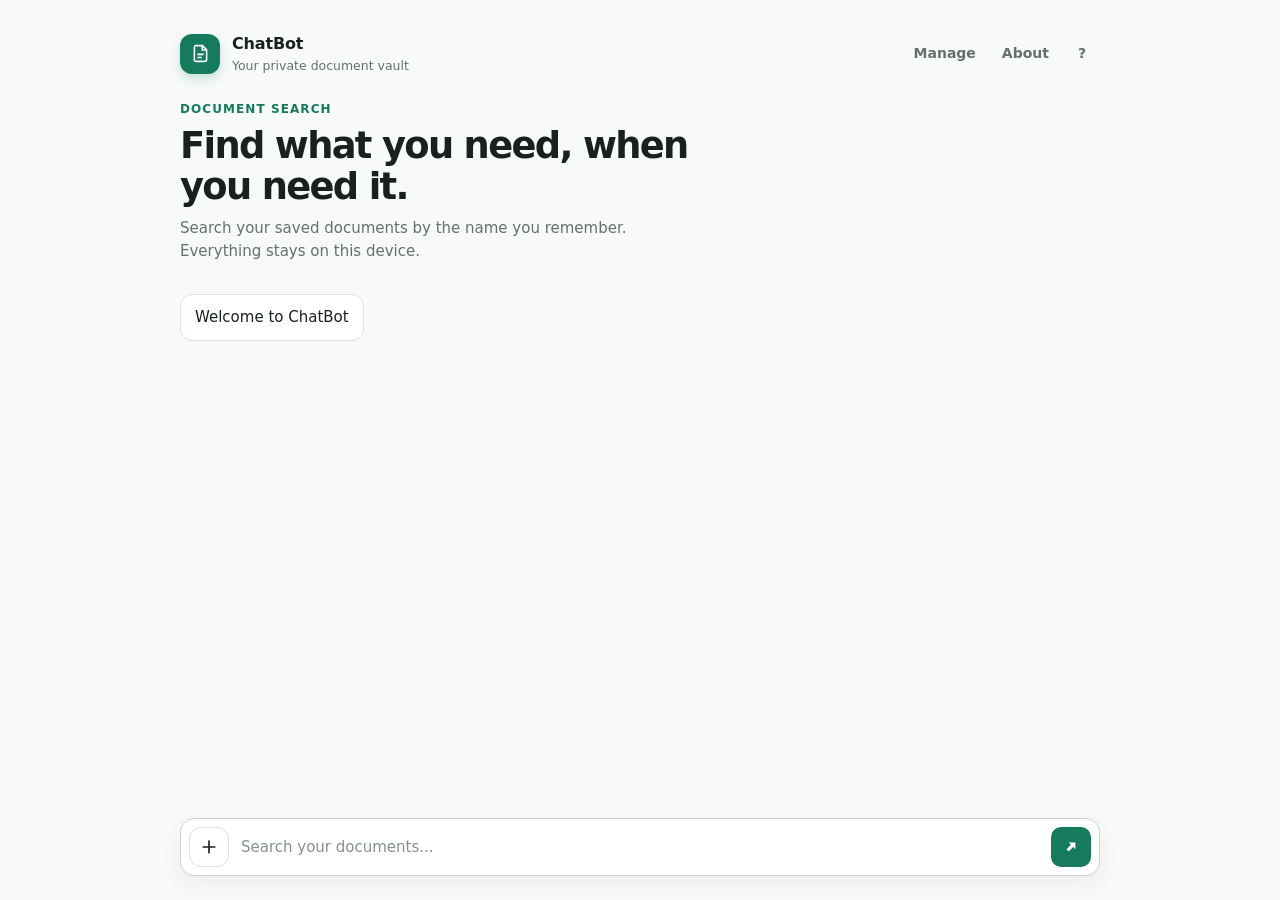
==== commit d48f3ef3: "Redesign document vault interface" ====
--- a/index.html
+++ b/index.html
@@ -3,8 +3,7 @@
 <head>
 <meta charset="UTF-8">
 <meta name="viewport" content="width=device-width, initial-scale=1.0">
-<title>ChatBot Vault</title>
-<meta name="theme-color" content="#0f172a">
+<title>ChatBot — Private document vault</title>
 <link rel="stylesheet" href="styles.css">
 <link rel="icon" href="icons/favicon.ico" type="image/ico">
 <link rel="manifest" href="manifest.json" />
@@ -15,39 +14,36 @@
 
 </head>
 <body>
-<!-- MAIN VAULT CONTAINER -->
 <div class="vault-container">
   <header class="app-header">
-    <div class="brand-mark" aria-hidden="true">CB</div>
-    <div class="brand-copy">
-      <p class="eyebrow">Private AI Vault</p>
-      <h1>ChatBot</h1>
-      <p class="app-subtitle">Secure local knowledge base for your documents and notes.</p>
+    <div class="brand">
+      <div class="brand-mark" aria-hidden="true"><svg viewBox="0 0 24 24" fill="none" stroke="currentColor" stroke-width="1.8"><path d="M5 4.75A1.75 1.75 0 0 1 6.75 3h7.5L19 7.75v11.5A1.75 1.75 0 0 1 17.25 21h-10.5A1.75 1.75 0 0 1 5 19.25V4.75Z"/><path d="M14 3v5h5M8.5 13h7M8.5 16.5h5"/></svg></div>
+      <div class="brand-copy"><h1>ChatBot</h1><p>Your private document vault</p></div>
     </div>
+    <nav class="vault-toolbar" aria-label="Application actions">
+      <button id="editDocsBtn" type="button" title="Manage your documents">Manage</button>
+      <button id="aboutBtn" type="button">About</button>
+      <button id="helpBtn" type="button" aria-label="Open user guide" title="User guide">?</button>
+    </nav>
   </header>
-  <div class="vault-toolbar" aria-label="Primary actions">
-    <button id="editDocsBtn" type="button" title="Edit Documents">Manage Vault</button>
-    <button id="aboutBtn" class="toolbar-btn">About</button>
-    <button id="helpBtn" aria-label="Open help">Help</button>
-  </div>
-  <div class="chatbox" id="chatbox" aria-live="polite">
-    <div class="empty-state">
-      <span class="empty-icon">✦</span>
-      <strong>Ready when you are</strong>
-      <p>Ask a question or add documents to build your private assistant.</p>
-    </div>
+  <section class="search-intro" aria-labelledby="search-heading">
+    <p class="eyebrow">Document search</p>
+    <h2 id="search-heading">Find what you need, when you need it.</h2>
+    <p>Search your saved documents by the name you remember. Everything stays on this device.</p>
+  </section>
+  <div class="chatbox" id="chatbox">
     <div class="typing-indicator" id="typingIndicator">
       <span></span><span></span><span></span>
     </div>
   </div>
-  <div class="input-area">
-    <button id="addDocBtn" title="Add Document">
+  <div class="input-area" role="search">
+    <button id="addDocBtn" type="button" title="Add a document" aria-label="Add a document">
       <svg xmlns="http://www.w3.org/2000/svg" viewBox="0 0 24 24" width="22" height="22">
         <path d="M12 5v14m-7-7h14" stroke="#ffffff" stroke-width="2" stroke-linecap="round" stroke-linejoin="round"/>
       </svg>
     </button>
-    <input type="text" id="userInput" placeholder="Ask about your saved documents..." aria-label="Message input">
-    <button id="sendBtn" title="Send">
+    <input type="text" id="userInput" aria-label="Search your documents" placeholder="Search your documents..." autocomplete="off">
+    <button id="sendBtn" type="button" title="Search" aria-label="Search">
       <svg xmlns="http://www.w3.org/2000/svg" viewBox="0 0 24 24">
         <path d="M12 5L6 11H10V19H14V11H18L12 5Z" fill="#141414"/>
       </svg>
--- a/styles.css
+++ b/styles.css
@@ -1,1569 +1,118 @@
-body {
-  margin: 0;
-  height: 100vh;
-  background: #141414;
-  color: #e9ecf5;
-  font-family: "Inter", "Poppins", sans-serif;
-  display: flex;
-  justify-content: center;
-  align-items: center;
-  overflow: hidden;
+:root {
+  --canvas: #f8faf9;
+  --surface: #ffffff;
+  --surface-muted: #f3f6f4;
+  --text: #18211e;
+  --text-muted: #64706b;
+  --line: #dce3df;
+  --line-strong: #c8d3cd;
+  --accent: #167a5c;
+  --accent-hover: #106249;
+  --accent-soft: #e7f3ee;
+  --danger: #b42318;
+  --radius: 12px;
+  --shadow: 0 18px 45px rgba(29, 48, 39, .09);
 }
 
-.vault-container {
-  backdrop-filter: blur(20px);
-  background: rgba(255, 255, 255, 0.05);
-  border: 1px solid rgba(255, 255, 255, 0.1);
-  border-radius: 22px;
-  padding: 35px 30px;
-  width: 100%;
-  max-width: 440px;
-  box-shadow: 0 8px 40px rgba(0, 0, 0, 0.6);
-  text-align: center;
-  display: flex;
-  flex-direction: column;
-  gap: 16px;
-  transition: all 0.3s ease;
+* { box-sizing: border-box; }
+
+body {
+  min-width: 320px;
+  min-height: 100vh;
+  margin: 0;
+  background: var(--canvas);
+  color: var(--text);
+  font-family: Inter, ui-sans-serif, system-ui, -apple-system, BlinkMacSystemFont, "Segoe UI", sans-serif;
+  font-size: 15px;
+  line-height: 1.5;
 }
 
-.vault-container:hover {
-  border-color: rgba(255, 255, 255, 0.15);
-  box-shadow: 0 8px 50px rgba(0, 0, 0, 0.7);
+button, input, textarea { font: inherit; }
+button { cursor: pointer; }
+button, a, input, textarea { -webkit-tap-highlight-color: transparent; }
+
+.vault-container {
+  width: min(100%, 1000px);
+  min-height: 100vh;
+  margin: 0 auto;
+  padding: 32px 40px 24px;
+  display: grid;
+  grid-template-rows: auto auto minmax(0, 1fr) auto;
+  gap: 24px;
 }
 
-.vault-container h1 {
-  font-size: 1.6rem;
-  font-weight: 600;
-  color: #fcfcfc;
-  text-shadow: 0 0 10px rgba(255, 255, 255, 0.1);
-  letter-spacing: 0.8px;
-  margin-bottom: 8px;
+.app-header { display: flex; align-items: center; justify-content: space-between; gap: 24px; }
+.brand { display: flex; align-items: center; gap: 12px; min-width: 0; }
+.brand-mark { display: grid; width: 40px; height: 40px; place-items: center; border-radius: var(--radius); background: var(--accent); color: #fff; box-shadow: 0 5px 12px rgba(22, 122, 92, .2); }
+.brand-mark svg { width: 21px; height: 21px; }
+.brand-copy h1 { margin: 0; font-size: 1rem; font-weight: 700; letter-spacing: -.01em; }
+.brand-copy p { margin: 1px 0 0; color: var(--text-muted); font-size: .78rem; }
+
+.vault-toolbar { display: flex; align-items: center; gap: 4px; }
+button {
+  min-height: 40px;
+  border: 1px solid transparent;
+  border-radius: var(--radius);
+  padding: 9px 14px;
+  background: var(--accent);
+  color: #fff;
+  font-size: .875rem;
+  font-weight: 650;
+  transition: background-color .2s ease, border-color .2s ease, color .2s ease, transform .2s ease, box-shadow .2s ease;
 }
+button:hover { background: var(--accent-hover); }
+button:active { transform: translateY(1px); }
+button:focus-visible, a:focus-visible, input:focus-visible, textarea:focus-visible { outline: 3px solid rgba(22, 122, 92, .28); outline-offset: 2px; }
+.vault-toolbar button, #helpBtn, .about-close-btn { min-height: 36px; background: transparent; color: var(--text-muted); border-color: transparent; padding: 7px 10px; }
+.vault-toolbar button:hover, #helpBtn:hover, .about-close-btn:hover { background: var(--surface-muted); color: var(--text); }
+#helpBtn { width: 36px; padding: 0; border-radius: 50%; font-weight: 700; }
 
-.chatbox {
-  background: rgba(255, 255, 255, 0.05);
-  border: 1px solid rgba(255, 255, 255, 0.1);
-  border-radius: 14px;
-  height: 340px;
-  padding: 14px;
-  overflow-y: auto;
-  display: flex;
-  flex-direction: column;
-  gap: 10px;
-  scroll-behavior: smooth;
-  transition: background 0.3s ease;
-}
+.search-intro { max-width: 580px; }
+.eyebrow { margin: 0 0 7px; color: var(--accent); font-size: .75rem; font-weight: 750; letter-spacing: .09em; text-transform: uppercase; }
+.search-intro h2 { margin: 0; font-size: clamp(1.65rem, 3.5vw, 2.3rem); font-weight: 700; letter-spacing: -.045em; line-height: 1.12; }
+.search-intro p:last-child { max-width: 490px; margin: 10px 0 0; color: var(--text-muted); }
 
-.chatbox::-webkit-scrollbar {
-  width: 6px;
-}
+.chatbox { min-height: 220px; padding: 8px 0; overflow-y: auto; display: flex; flex-direction: column; gap: 12px; scrollbar-color: var(--line-strong) transparent; }
+.chatbox::-webkit-scrollbar, .about-box::-webkit-scrollbar, #changelogBody::-webkit-scrollbar { width: 6px; }
+.chatbox::-webkit-scrollbar-thumb, .about-box::-webkit-scrollbar-thumb, #changelogBody::-webkit-scrollbar-thumb { background: var(--line-strong); border-radius: 8px; }
+.user-message, .bot-message { max-width: min(85%, 580px); padding: 11px 14px; border: 1px solid var(--line); border-radius: var(--radius); animation: message-in .2s ease-out; word-break: break-word; }
+.bot-message { align-self: flex-start; background: var(--surface); color: var(--text); }
+.user-message { align-self: flex-end; border-color: var(--accent); background: var(--accent); color: #fff; }
+@keyframes message-in { from { opacity: 0; transform: translateY(4px); } to { opacity: 1; transform: translateY(0); } }
+.typing { display: flex; align-items: center; gap: 4px; width: max-content; padding: 12px 14px; border: 1px solid var(--line); border-radius: var(--radius); background: var(--surface); }
+.typing span { width: 6px; height: 6px; border-radius: 50%; background: var(--accent); animation: blink 1.2s infinite ease-in-out; }
+.typing span:nth-child(2) { animation-delay: .15s; }.typing span:nth-child(3) { animation-delay: .3s; }
+@keyframes blink { 0%,80%,100% { opacity: .25; transform: scale(.8); } 40% { opacity: 1; transform: scale(1); } }
+.typing-indicator { display: none; }
 
-.chatbox::-webkit-scrollbar-thumb {
-  background: rgba(255, 255, 255, 0.15);
-  border-radius: 6px;
-}
+.input-area { display: grid; grid-template-columns: auto minmax(0, 1fr) auto; align-items: center; gap: 10px; padding: 8px; border: 1px solid var(--line-strong); border-radius: calc(var(--radius) + 2px); background: var(--surface); box-shadow: 0 8px 24px rgba(29, 48, 39, .06); }
+.input-area:focus-within { border-color: var(--accent); box-shadow: 0 0 0 3px rgba(22, 122, 92, .13); }
+#userInput { width: 100%; min-width: 0; border: 0; outline: 0; background: transparent; color: var(--text); padding: 9px 2px; }
+#userInput::placeholder { color: #85918c; }
+#addDocBtn { display: grid; width: 40px; height: 40px; min-height: 40px; place-items: center; padding: 0; border-color: var(--line); background: var(--surface); }
+#addDocBtn svg { width: 20px; height: 20px; } #addDocBtn svg path { stroke: var(--text); }
+#addDocBtn:hover { background: var(--accent-soft); border-color: #b8d8ca; }
+#sendBtn { display: grid; width: 40px; height: 40px; min-height: 40px; place-items: center; padding: 0; border-radius: 10px; }
+#sendBtn svg { width: 19px; height: 19px; transform: rotate(45deg); } #sendBtn svg path { fill: #fff; }
 
-.user-message,
-.bot-message {
-  padding: 10px 14px;
-  border-radius: 14px;
-  max-width: 85%;
-  word-wrap: break-word;
-  font-size: 0.9rem;
-  line-height: 1.5;
-  animation: fadeUp 0.3s ease;
-}
+.popup, .about-popup { position: fixed; inset: 0; z-index: 100; display: none; align-items: center; justify-content: center; padding: 20px; background: rgba(24, 33, 30, .42); backdrop-filter: blur(4px); }
+.popup-content, .about-box { width: min(100%, 480px); max-height: calc(100vh - 40px); padding: 28px; overflow-y: auto; border: 1px solid var(--line); border-radius: var(--radius); background: var(--surface); box-shadow: var(--shadow); color: var(--text); }
+.popup-content { display: flex; flex-direction: column; gap: 14px; }
+.popup-content h2, .about-title { margin: 0; font-size: 1.2rem; letter-spacing: -.02em; }
+.popup-content input, .popup-content textarea { width: 100%; border: 1px solid var(--line-strong); border-radius: 9px; outline: 0; padding: 10px 12px; background: var(--surface); color: var(--text); transition: border-color .2s ease, box-shadow .2s ease; }
+.popup-content textarea { min-height: 90px; resize: vertical; }.popup-content input:focus, .popup-content textarea:focus { border-color: var(--accent); box-shadow: 0 0 0 3px rgba(22, 122, 92, .12); }
+.popup-content label { color: var(--text-muted); font-size: .875rem; font-weight: 600; }
+.popup-actions { display: flex; flex-wrap: wrap; gap: 10px; margin-top: 6px; }.popup-actions button { flex: 1 1 110px; }
+.popup-actions button:not(#saveDocBtn):not(#refreshAppBtn) { border-color: var(--line-strong); background: var(--surface); color: var(--text); }.popup-actions button:not(#saveDocBtn):not(#refreshAppBtn):hover { background: var(--surface-muted); }
 
-@keyframes fadeUp {
-  from { opacity: 0; transform: translateY(4px); }
-  to { opacity: 1; transform: translateY(0); }
-}
+#editPopup { flex-direction: column; }.edit-doc-list { display: flex; flex-direction: column; gap: 8px; }.edit-doc-item { display: flex; align-items: center; justify-content: space-between; gap: 12px; padding: 12px 0; border-bottom: 1px solid var(--line); }.edit-doc-item:last-child { border-bottom: 0; }.edit-buttons, .edit-actions { display: flex; gap: 8px; }.edit-btn, .delete-btn { min-height: 34px; padding: 6px 10px; background: var(--surface-muted); color: var(--text); }.edit-btn:hover { background: var(--accent-soft); color: var(--accent-hover); }.delete-btn, #clearBtn { color: var(--danger); }.delete-btn:hover, #clearBtn:hover { background: #fef0ef; }.edit-actions { width: min(100%, 480px); flex-wrap: wrap; }.edit-actions button { flex: 1 1 90px; border-color: var(--line-strong); background: var(--surface); color: var(--text); }.edit-actions button:hover { background: var(--surface-muted); }
 
-.user-message {
-  background: rgba(255, 255, 255, 0.1);
-  color: #fcfcfc;
-  align-self: flex-end;
-  border-bottom-right-radius: 4px;
-  box-shadow: 0 0 8px rgba(255, 255, 255, 0.15);
-  backdrop-filter: blur(4px);
-}
+.about-box { position: relative; display: flex; flex-direction: column; gap: 16px; text-align: center; }.about-logo { width: 72px; height: 72px; margin: 0 auto; border-radius: var(--radius); }.about-desc, .about-version, .about-dev { margin: 0; color: var(--text-muted); }.about-links-row { display: flex; gap: 8px; }.about-links-row a { flex: 1; padding: 9px 8px; border: 1px solid var(--line); border-radius: 9px; color: var(--accent-hover); font-weight: 650; text-decoration: none; transition: background-color .2s ease, border-color .2s ease; }.about-links-row a:hover { border-color: #b8d8ca; background: var(--accent-soft); }.about-close-btn { position: absolute; top: 14px; right: 14px; }.changelog-box-inner { text-align: left; }.changelog-box-inner .about-title { text-align: center; } #changelogBody { max-height: 52vh; padding: 14px; overflow-y: auto; border: 1px solid var(--line); border-radius: 9px; background: var(--surface-muted); } #changelogBody h1, #changelogBody h2, #changelogBody h3 { color: var(--text); } #changelogBody a { color: var(--accent-hover); }
 
-.bot-message {
-  background: rgba(255, 255, 255, 0.08);
-  color: #e2e6f3;
-  align-self: flex-start;
-  border-bottom-left-radius: 4px;
-  box-shadow: 0 0 8px rgba(255, 255, 255, 0.06);
-}
+.toast { position: fixed; right: 20px; bottom: 20px; z-index: 9999; max-width: calc(100vw - 40px); padding: 11px 14px; border: 1px solid var(--line-strong); border-radius: var(--radius); background: var(--text); color: #fff; box-shadow: var(--shadow); opacity: 0; transform: translateY(8px); transition: opacity .2s ease, transform .2s ease; }.toast.show { opacity: 1; transform: translateY(0); }.toast.error { border-color: #e8a39c; }.toast.success { border-color: #8fc9af; }
+.file-download-link { display: inline-flex; width: max-content; margin-top: 8px; padding: 7px 10px; border: 1px solid #b8d8ca; border-radius: 9px; background: var(--accent-soft); color: var(--accent-hover); font-size: .85rem; font-weight: 700; text-decoration: none; }.file-download-link:hover { background: #d8ecE3; }.chatbox img { max-width: 100%; border-radius: 9px; }
+#imgModal, #pdfModal { position: fixed; inset: 0; z-index: 99999; display: none; align-items: center; justify-content: center; padding: 24px; background: rgba(24, 33, 30, .72); backdrop-filter: blur(4px); } #imgModalContent { max-width: 100%; max-height: 100%; border-radius: var(--radius); } #pdfModalViewer { width: min(100%, 1000px); height: min(100%, 800px); border: 0; border-radius: var(--radius); background: #fff; }
+#importLoader { position: fixed; inset: auto 20px 20px auto; z-index: 1000; padding: 12px; border: 1px solid var(--line); border-radius: var(--radius); background: var(--surface); box-shadow: var(--shadow); } #importBar { height: 4px; border-radius: 99px; background: var(--accent); }
 
-.input-area {
-  position: relative;
-  width: 100%;
-  display: flex;
-  align-items: center;
-  margin-top: 10px;
-}
-
-#userInput {
-  width: 100%;
-  padding: 12px 48px 12px 16px; /* space for button */
-  border: none;
-  border-radius: 30px;
-  background: rgba(255, 255, 255, 0.08);
-  color: #fcfcfc;
-  font-size: 15px;
-  outline: none;
-  box-shadow: 0 0 8px rgba(255, 255, 255, 0.1);
-}
-
-#sendBtn {
-  all: unset;
-  position: absolute;
-  right: 10px;
-  top: 50%;
-  transform: translateY(-50%);
-  width: 36px;
-  height: 36px;
-  display: flex;
-  align-items: center;
-  justify-content: center;
-  cursor: pointer;
-  transition: all 0.25s ease;
-  border-radius: 50%;
-}
-
-#sendBtn:hover {
-  background: rgba(255, 255, 255, 0.08); 
-  transform: translateY(-50%) scale(1.08);
-}
-
-#sendBtn:active {
-  transform: translateY(-50%) scale(0.95);
-  background: rgba(255, 255, 255, 0.08);
-}
-
-#sendBtn svg {
-  width: 22px;
-  height: 22px;
-  stroke: #ffffff;
-  stroke-width: 2;
-  stroke-linecap: round;
-  stroke-linejoin: round;
-  fill: none;
-  transform: rotate(45deg);
-  transition: all 0.25s ease;
-}
-
-#sendBtn:hover svg {
-  stroke: #111; 
-}
-
-#sendBtn:active svg {
-  stroke: #000;
-}
-
-#sendBtn svg {
-  width: 22px;
-  height: 22px;
-  transform: rotate(45deg);
-  transition: fill 0.18s ease, stroke 0.18s ease, transform 0.25s ease;
-}
-
-#sendBtn svg path {
-  fill: none;
-  stroke: #ffffff;
-}
-
-#sendBtn:hover svg path,
-#sendBtn:active svg path {
-  fill: #ffffff;    
-  stroke: #ffffff;  
-}
-
-
-.input-area input {
-  flex: 1;
-  padding: 11px 14px;
-  border-radius: 12px;
-  border: 1px solid rgba(255, 255, 255, 0.15);
-  background: rgba(255, 255, 255, 0.08);
-  color: #e9ecf5;
-  font-size: 0.95rem;
-  transition: all 0.25s ease;
-}
-
-.input-area input:focus {
-  outline: none;
-  border-color: #619eff;
-  box-shadow: 0 0 8px rgba(90, 157, 248, 0.4);
-  background: rgba(255, 255, 255, 0.12);
-}
-
-button {
-  background: linear-gradient(135deg, #2b2b2b, #1a1a1a);
-  color: #fcfcfc;
-  border: none;
-  border-radius: 12px;
-  padding: 10px 15px;
-  font-size: 0.9rem;
-  cursor: pointer;
-  transition: all 0.25s ease;
-  font-weight: 500;
-}
-
-button:hover {
-  box-shadow: 0 0 10px rgba(255, 255, 255, 0.25);
-  transform: translateY(-1px);
-}
-
-button:active {
-  transform: scale(0.97);
-  box-shadow: 0 0 6px rgba(255, 255, 255, 0.2);
-}
-
-.fab-container {
-  position: fixed;
-  bottom: 25px;
-  right: 25px;
-  display: flex;
-  flex-direction: column;
-  align-items: flex-end;
-  gap: 10px;
-  z-index: 200;
-}
-
-.fab-main {
-  background: linear-gradient(145deg, #5a9df8, #3268f5);
-  border: none;
-  border-radius: 50%;
-  width: 56px;
-  height: 56px;
-  color: #fff;
-  font-size: 1.4rem;
-  display: flex;
-  justify-content: center;
-  align-items: center;
-  box-shadow: 0 8px 25px rgba(0, 0, 0, 0.4);
-  transition: all 0.3s ease;
-}
-
-.fab-main:hover {
-  transform: rotate(45deg);
-  box-shadow: 0 8px 30px rgba(90, 157, 248, 0.5);
-}
-
-.fab-options {
-  display: none;
-  flex-direction: column;
-  gap: 10px;
-}
-
-.fab-options button {
-  width: 46px;
-  height: 46px;
-  border-radius: 50%;
-  border: 1px solid rgba(255, 255, 255, 0.1);
-  background: rgba(255, 255, 255, 0.08);
-  color: #d5dbff;
-  font-size: 1.2rem;
-  cursor: pointer;
-  box-shadow: 0 6px 15px rgba(0, 0, 0, 0.25);
-  transition: all 0.25s ease;
-}
-
-.fab-options button:hover {
-  background: rgba(255, 255, 255, 0.15);
-  transform: translateY(-2px);
-}
-
-.popup {
-  position: fixed;
-  inset: 0;
-  display: none;
-  justify-content: center;
-  align-items: center;
-  z-index: 100;
-  background: rgba(10, 10, 15, 0.6);
-  backdrop-filter: blur(16px);
-  -webkit-backdrop-filter: blur(16px);
-  animation: fadeIn 0.25s ease-in-out;
-}
-
-.popup-content {
-  background: rgba(255, 255, 255, 0.05);
-  backdrop-filter: blur(20px);
-  -webkit-backdrop-filter: blur(20px);
-  border: 1px solid rgba(255, 255, 255, 0.1);
-  border-radius: 20px;
-  padding: 32px 26px;
-  width: 100%;
-  max-width: 400px;
-  box-shadow: 0 8px 40px rgba(0, 0, 0, 0.6);
-  display: flex;
-  flex-direction: column;
-  gap: 16px;
-  color: #f1f2f6;
-  transition: all 0.3s ease;
-}
-
-.popup-content h2 {
-  text-align: center;
-  font-size: 1.3rem;
-  color: #ffffff;
-  font-weight: 600;
-  text-shadow: 0 0 8px rgba(255, 255, 255, 0.08);
-}
-
-.popup-content input,
-.popup-content textarea {
-  background: rgba(255, 255, 255, 0.08);
-  border: 1px solid rgba(255, 255, 255, 0.12);
-  border-radius: 12px;
-  padding: 10px 12px;
-  font-size: 0.9rem;
-  color: #eaeaea;
-  resize: none;
-  transition: all 0.25s ease;
-}
-
-.popup-content input:focus,
-.popup-content textarea:focus {
-  outline: none;
-  border-color: rgba(90, 157, 248, 0.4);
-  box-shadow: 0 0 8px rgba(90, 157, 248, 0.3);
-  background: rgba(255, 255, 255, 0.12);
-}
-
-.popup-content label {
-  font-size: 0.85rem;
-  color: #c9cce2;
-  margin-top: 4px;
-}
-
-.popup-actions {
-  display: flex;
-  justify-content: space-between;
-  gap: 12px;
-  margin-top: 10px;
-}
-
-.popup-actions button {
-  flex: 1;
-  padding: 10px 0;
-  border-radius: 12px;
-  background: rgba(255, 255, 255, 0.08);
-  border: 1px solid rgba(255, 255, 255, 0.12);
-  color: #f1f1f1;
-  font-weight: 500;
-  cursor: pointer;
-  transition: all 0.25s ease;
-  box-shadow: 0 0 10px rgba(0, 0, 0, 0.4);
-  backdrop-filter: blur(8px);
-}
-
-.popup-actions button:hover {
-  background: rgba(90, 157, 248, 0.15);
-  border-color: rgba(90, 157, 248, 0.4);
-  box-shadow: 0 0 14px rgba(90, 157, 248, 0.35);
-  transform: translateY(-2px);
-}
-
-.popup-actions button:active {
-  transform: scale(0.96);
-  background: rgba(90, 157, 248, 0.25);
-  box-shadow: 0 0 10px rgba(90, 157, 248, 0.25);
-  border-color: rgba(90, 157, 248, 0.4);
-}
-
-
-.typing-indicator {
-  display: none;
-  align-self: flex-start;
-  background: rgba(255, 255, 255, 0.08);
-  border-radius: 14px;
-  padding: 10px 14px;
-  margin-top: 6px;
-  width: 60px;
-  justify-content: space-around;
-  box-shadow: 0 0 8px rgba(100, 150, 255, 0.3);
-}
-
-.typing-indicator span {
-  width: 8px;
-  height: 8px;
-  background: #5a9df8;
-  border-radius: 50%;
-  opacity: 0.6;
-  animation: typingBlink 1.3s infinite ease-in-out;
-}
-
-.typing-indicator span:nth-child(2) { animation-delay: 0.2s; }
-.typing-indicator span:nth-child(3) { animation-delay: 0.4s; }
-
-@keyframes typingBlink {
-  0%, 80%, 100% { opacity: 0.3; transform: scale(1); }
-  40% { opacity: 1; transform: scale(1.2); }
-}
-
-@keyframes fadeIn {
-  from { opacity: 0; transform: scale(0.96); }
-  to { opacity: 1; transform: scale(1); }
-}
-
-@media (max-width: 500px) {
-  .vault-container {
-    width: 92%;
-    padding: 24px 20px;
-  }
-  .popup-content {
-    max-width: 92%;
-  }
-}
-
-.vault-toolbar {
-  display: flex;
-  justify-content: center;
-  gap: 10px;
-  margin-bottom: 10px;
-  padding: 8px 12px;
-  border-radius: 12px;
-  background: rgba(255, 255, 255, 0.04);
-  border: 1px solid rgba(255, 255, 255, 0.08);
-  backdrop-filter: blur(10px);
-}
-
-.vault-toolbar button {
-  background: rgba(255, 255, 255, 0.08);
-  color: #fcfcfc;
-  border: 1px solid rgba(255, 255, 255, 0.15);
-  border-radius: 10px;
-  padding: 8px 16px;
-  font-size: 0.85rem;
-  cursor: pointer;
-  transition: all 0.25s ease;
-  font-weight: 500;
-}
-
-.vault-toolbar button:hover {
-  background: rgba(255, 255, 255, 0.15);
-  color: #fcfcfc;
-  box-shadow: 0 0 10px rgba(255, 255, 255, 0.25);
-  transform: translateY(-1px);
-}
-
-.vault-toolbar button:active {
-  transform: scale(0.96);
-}
-
-/* Typing animation */
-.typing {
-  display: flex;
-  gap: 4px;
-  padding: 8px;
-  align-items: center;
-}
-.typing span {
-  width: 6px;
-  height: 6px;
-  background: #9cbcff;
-  border-radius: 50%;
-  animation: blink 1.3s infinite ease-in-out;
-}
-.typing span:nth-child(2) {
-  animation-delay: 0.2s;
-}
-.typing span:nth-child(3) {
-  animation-delay: 0.4s;
-}
-@keyframes blink {
-  0%, 80%, 100% { opacity: 0.3; transform: scale(0.8); }
-  40% { opacity: 1; transform: scale(1); }
-}
-
-/* Toast Notifications */
-.toast {
-  position: fixed;
-  bottom: 24px;
-  right: 24px;
-  background: rgba(20, 25, 45, 0.8);
-  color: #fff;
-  padding: 10px 18px;
-  border-radius: 8px;
-  opacity: 0;
-  transform: translateY(10px);
-  transition: all 0.3s ease;
-  font-size: 0.85rem;
-  backdrop-filter: blur(6px);
-  z-index: 9999;
-  border: 1px solid rgba(255, 255, 255, 0.08);
-}
-.toast.show {
-  opacity: 1;
-  transform: translateY(0);
-}
-.toast.success { border-color: rgba(50, 255, 140, 0.4); }
-.toast.error { border-color: rgba(255, 80, 80, 0.5); }
-
-.chatbox img {
-  box-shadow: 0 0 8px rgba(255, 255, 255, 0.1);
-  transition: transform 0.3s ease;
-}
-.chatbox img:hover {
-  transform: scale(1.05);
-}
-
-.file-download-link {
-  display: inline-flex;
-  align-items: center;
-  justify-content: center;
-  align-self: flex-start;
-  margin-top: 8px;
-  padding: 6px 12px;
-  border-radius: 10px;
-  border: 1px solid rgba(8, 9, 12, 0.4);
-  background: rgba(255, 255, 255, 0.08);
-  color: rgb(252, 252, 252);
-  font-size: 0.82rem;
-  font-weight: 600;
-  text-decoration: none;
-  transition: all 0.2s ease;
-}
-
-.file-download-link:hover {
-  background: rgba(255, 255, 255, 0.15);
-  color: #fcfcfc;
-  box-shadow: 0 0 10px rgba(255, 255, 255, 0.25);
-  transform: translateY(-1px);
-}
-
-.popup-actions {
-  display: flex;
-  justify-content: space-between; /* puts buttons at ends */
-  gap: 12px; /* space between buttons */
-  margin-top: 12px;
-}
-
-.popup-actions button {
-  flex: 1; /* buttons take equal width */
-  padding: 10px 0;
-}
-
-#addDocBtn {
-  all: unset;
-  width: 42px;
-  height: 42px;
-  border-radius: 50%;
-  background: rgba(255, 255, 255, 0.08);
-  border: 1px solid rgba(255, 255, 255, 0.12);
-  display: flex;
-  align-items: center;
-  justify-content: center;
-  margin-right: 8px;
-  cursor: pointer;
-  transition: all 0.25s ease;
-}
-
-#addDocBtn:hover {
-  background: rgba(90, 157, 248, 0.15);
-  border-color: rgba(90, 157, 248, 0.4);
-  box-shadow: 0 0 10px rgba(90, 157, 248, 0.3);
-  transform: translateY(-1px);
-}
-
-#addDocBtn:active {
-  transform: scale(0.95);
-  background: rgba(90, 157, 248, 0.25);
-  box-shadow: 0 0 8px rgba(90, 157, 248, 0.25);
-}
-
-.edit-doc-list {
-  display: flex;
-  flex-direction: column;
-  gap: 12px;
-}
-
-.edit-doc-item {
-  display: flex;
-  justify-content: space-between;
-  align-items: center;
-  background: rgba(255, 255, 255, 0.06);
-  border: 1px solid rgba(255, 255, 255, 0.1);
-  padding: 12px 14px;
-  border-radius: 14px;
-  color: #fff;
-  backdrop-filter: blur(10px);
-}
-
-.edit-doc-item:hover {
-  background: rgba(255, 255, 255, 0.12);
-  border-color: rgba(255, 255, 255, 0.18);
-}
-
-.edit-buttons {
-  display: flex;
-  gap: 10px;
-}
-
-.edit-btn,
-.delete-btn {
-  padding: 6px 12px;
-  border-radius: 10px;
-  font-size: 0.78rem;
-  cursor: pointer;
-  transition: 0.25s ease;
-  border: 1px solid rgba(255, 255, 255, 0.15);
-}
-
-.edit-btn {
-  background: rgba(80, 150, 255, 0.15);
-}
-
-.edit-btn:hover {
-  background: rgba(80, 150, 255, 0.3);
-}
-
-.delete-btn {
-  background: rgba(255, 70, 70, 0.15);
-}
-
-.delete-btn:hover {
-  background: rgba(255, 70, 70, 0.3);
-}
-
-/* EXPORT BUTTON */
-#exportBtn {
-  background: rgba(50, 255, 140, 0.15);
-  border: 1px solid rgba(50, 255, 140, 0.25);
-}
-
-#exportBtn:hover {
-  background: rgba(50, 255, 140, 0.35);
-  border-color: rgba(50, 255, 140, 0.55);
-  box-shadow: 0 0 12px rgba(50, 255, 140, 0.45);
-  transform: translateY(-2px);
-}
-
-#clearBtn {
-  background: rgba(255, 70, 70, 0.15);
-  border: 1px solid rgba(255, 70, 70, 0.25);
-}
-
-#clearBtn:hover {
-  background: rgba(255, 70, 70, 0.35);
-  border-color: rgba(255, 70, 70, 0.55);
-  box-shadow: 0 0 12px rgba(255, 70, 70, 0.45);
-  transform: translateY(-2px);
-}
-
-#importBtn {
-  background: rgba(80, 140, 255, 0.15);
-  border: 1px solid rgba(80, 140, 255, 0.25);
-}
-
-#importBtn:hover {
-  background: rgba(80, 140, 255, 0.35);
-  border-color: rgba(80, 140, 255, 0.55);
-  box-shadow: 0 0 12px rgba(80, 140, 255, 0.45);
-  transform: translateY(-2px);
-}
-
-#closeEditPopup {
-  background: rgba(255, 170, 60, 0.15);
-  border: 1px solid rgba(255, 170, 60, 0.25);
-}
-
-#closeEditPopup:hover {
-  background: rgba(255, 170, 60, 0.35);
-  border-color: rgba(255, 170, 60, 0.55);
-  box-shadow: 0 0 12px rgba(255, 170, 60, 0.45);
-  transform: translateY(-2px);
-}
-
-#editPopup {
-  display: none;
-  flex-direction: column;
-  justify-content: center;
-  align-items: center;
-}
-
-#editPopup .popup-content {
-  max-height: 340px;
-  overflow-y: auto;
-}
-
-.edit-actions {
-  width: 100%;
-  max-width: 400px;
-  display: flex;
-  justify-content: space-between;
-  gap: 10px;
-  margin-top: 12px;
-  background: rgba(255, 255, 255, 0.05);
-  padding: 12px;
-  border-radius: 14px;
-  border: 1px solid rgba(255,255,255,0.1);
-  backdrop-filter: blur(14px);
-}
-
-.edit-actions button {
-  flex: 1;
-  padding: 10px 0;
-  border-radius: 12px;
-}
-
-.about-popup {
-  position: fixed;
-  inset: 0;
-  display: none;
-  justify-content: center;
-  align-items: center;
-  z-index: 200;
-  background: rgba(10, 10, 15, 0.60);
-  backdrop-filter: blur(18px);
-  -webkit-backdrop-filter: blur(18px);
-  animation: fadeIn 0.25s ease;
-}
-
-.about-box {
-  position: relative;
-  background: rgba(255, 255, 255, 0.05);
-  border: 1px solid rgba(255, 255, 255, 0.10);
-  backdrop-filter: blur(22px);
-  -webkit-backdrop-filter: blur(22px);
-  border-radius: 20px;
-  padding: 28px 24px;
-  width: 100%;
-  max-width: 420px;
-  max-height: 85vh;
-  overflow-y: auto;
-  box-shadow: 0 8px 40px rgba(0, 0, 0, 0.6);
-  text-align: center;
-  color: #f1f2f6;
-  display: flex;
-  flex-direction: column;
-  gap: 16px;
-  scrollbar-width: thin;
-  scrollbar-color: rgba(255,255,255,0.25) transparent;
-}
-
-.about-box::-webkit-scrollbar {
-  width: 6px;
-}
-
-.about-box::-webkit-scrollbar-thumb {
-  background: rgba(255,255,255,0.25);
-  border-radius: 10px;
-}
-
-.about-title {
-  font-size: 1.3rem;
-  font-weight: 600;
-  color: #ffffff;
-  text-shadow: 0 0 8px rgba(255,255,255,0.10);
-  margin: 0;
-}
-
-.about-logo {
-  width: 84px;
-  height: 84px;
-  object-fit: cover;
-  margin: 6px auto;
-  border-radius: 16px;
-  border: 1px solid rgba(255,255,255,0.10);
-  box-shadow: 0 6px 22px rgba(0,0,0,0.60);
-}
-
-.about-desc {
-  margin-bottom: 0px;
-  font-size: 0.95rem;
-  color: #e6e9f3;
-  line-height: 1.45;
-  opacity: 0.95;
-}
-
-.about-version {
-  margin-top: 0;
-  margin-bottom: -5px;
-  font-size: 0.84rem;
-  color: #cbd0e3;
-  opacity: 0.80;
-}
-
-.about-links-row {
-  display: flex;
-  justify-content: space-between;
-  gap: 12px;
-  margin-top: 12px;
-}
-
-.about-links-row a {
-  flex: 1;
-  text-align: center;
-  padding: 10px 0;
-  border-radius: 12px;
-  background: rgba(255,255,255,0.06);
-  border: 1px solid rgba(255,255,255,0.12);
-  color: #6aa9ff;
-  font-weight: 600;
-  text-decoration: none;
-  backdrop-filter: blur(16px);
-  -webkit-backdrop-filter: blur(16px);
-  transition: all .18s ease;
-}
-
-.about-links-row a:hover {
-  background: rgba(255,255,255,0.14);
-  transform: translateY(-2px);
-}
-
-.about-dev {
-  opacity: 0.85;
-  font-size: 0.87rem;
-  color: #cfd2e2;
-  margin-top: 4px;
-  margin-bottom: -14px;
-}
-
-.about-close-btn {
-  position: absolute;
-  top: 14px;
-  right: 14px;
-  width: 34px;
-  height: 34px;
-  border: 1px solid rgba(255,255,255,0.15);
-  background: rgba(255,255,255,0.07);
-  border-radius: 10px;
-  backdrop-filter: blur(18px);
-  -webkit-backdrop-filter: blur(18px);
-  color: #ffffff;
-  font-size: 18px;
-  font-weight: 700;
-  cursor: pointer;
-  display: flex;
-  align-items: center;
-  justify-content: center;
-  transition: 0.2s ease;
-  z-index: 5;
-}
-
-.about-close-btn:hover {
-  background: rgba(255, 40, 40, 0.25);
-  border-color: rgba(255, 60, 60, 0.40);
-  color: #ff4b4b;
-  transform: translateY(-2px);
-  box-shadow: 0 0 14px rgba(255, 50, 50, 0.35);
-}
-
-@media (max-width: 520px) {
-  .about-box { max-width: 92%; padding: 24px; }
-  .about-logo { width: 70px; height: 70px; }
-  .about-details div { max-height: 180px; }
-}
-
-.changelog-box-inner {
-  padding: 14px;
-  max-height: 68vh;
-  overflow-y: auto;
-  display: flex;
-  flex-direction: column;
-  gap: 10px;
-  text-align: left;
-}
-
-/* compact center heading */
-.changelog-box-inner h2.about-title {
-  text-align: center;
-  margin: 4px 0;
-  padding: 0;
-  line-height: 1.1;
-  font-size: 1.2rem;
-  font-weight: 600;
-}
-
-#changelogBody {
-  background: rgba(255,255,255,0.06);
-  border: 1px solid rgba(255,255,255,0.1);
-  border-radius: 12px;
-  padding: 12px;
-  max-height: 52vh;
-  overflow-y: auto;
-  color: #e5e7f3;
-  white-space: normal;
-}
-
-/* markdown headings */
-#changelogBody h1,
-#changelogBody h2,
-#changelogBody h3 {
-  color: #fff;
-  font-weight: 600;
-}
-
-#changelogBody h2 {
-  margin: 4px 0;
-  padding: 0;
-  text-align: center;
-}
-
-/* text */
-#changelogBody p {
-  margin: 4px 0;
-  color: #e5e7f3;
-}
-
-/* list spacing */
-#changelogBody ul,
-#changelogBody ol {
-  margin: 14px 0 14px 22px !important;
-  padding: 0;
-}
-
-#changelogBody li {
-  margin: 4px 0 !important;
-}
-
-
-/* code blocks */
-#changelogBody code,
-#changelogBody pre {
-  background: rgba(0,0,0,0.55);
-  color: #dfe6ff;
-  padding: 8px 10px;
-  border-radius: 8px;
-  border: 1px solid rgba(255,255,255,0.05);
-  font-size: .82rem;
-}
-
-#changelogBody ul + ul,
-#changelogBody ol + ol,
-#changelogBody ul + ol,
-#changelogBody ol + ul {
-  margin-top: 10px;
-}
-
-#changelogBody table {
-  width: 100%;
-  border-collapse: collapse;
-  margin: 10px 0;
-  font-size: 0.9rem;
-}
-
-#changelogBody th,
-#changelogBody td {
-  border: 1px solid rgba(255, 255, 255, 0.2);
-  padding: 6px 10px;
-  text-align: left;
-  vertical-align: top;
-}
-
-#changelogBody th {
-  background: rgba(255, 255, 255, 0.1);
-  font-weight: 600;
-}
-
-#changelogBody tr:nth-child(even) {
-  background: rgba(255, 255, 255, 0.03);
-}
-
-#changelogBody tr:hover {
-  background: rgba(255, 255, 255, 0.08);
-}
-
-#changelogBody td code {
-  background: rgba(0,0,0,0.55);
-  padding: 4px 6px;
-  border-radius: 6px;
-  font-size: 0.82rem;
-}
-
-#changelogBody a {
-  color: #99c3ff; 
-}
-
-#changelogBody a:hover {
-  color: #c58af9; 
-}
-
-#imgModal {
-  display: none;
-  position: fixed;
-  inset: 0;
-  background: rgba(0, 0, 0, 0.65);
-  backdrop-filter: blur(12px);
-  justify-content: center;
-  align-items: center;
-  z-index: 99999;
-}
-
-#imgModalContent {
-  max-width: 90%;
-  max-height: 90%;
-  border-radius: 14px;
-  box-shadow: 0 0 20px rgba(0, 0, 0, 0.6);
-  animation: zoomIn 0.15s ease-out;
-}
-
-/* animation */
-@keyframes zoomIn {
-  from {
-    transform: scale(0.85);
-    opacity: 0;
-  }
-  to {
-    transform: scale(1);
-    opacity: 1;
-  }
-}
-
-/* -------- PDF MODAL -------- */
-#pdfModal {
-  display: none;
-  position: fixed;
-  inset: 0;
-  background: rgba(0,0,0,0.65);
-  backdrop-filter: blur(12px);
-  justify-content: center;
-  align-items: center;
-  z-index: 99999;
-}
-
-#pdfModalViewer {
-  width: 90%;
-  height: 90%;
-  border: none;
-  border-radius: 12px;
-  box-shadow: 0 0 20px rgba(0,0,0,0.6);
-}
-
-#helpPopup {
-  position: fixed;
-  inset: 0;
-  background: rgba(0, 0, 0, 0.65);
-  backdrop-filter: blur(6px);
-  display: none;
-  justify-content: center;
-  align-items: center;
-  z-index: 9999;
-}
-
-.help-box {
-  width: 92vw;
-  max-width: 720px;
-  max-height: 85vh;
-  background: rgba(20, 25, 45, 0.55);
-  backdrop-filter: blur(18px);
-  border: 1px solid rgba(130, 160, 255, 0.25);
-  border-radius: 18px;
-  box-shadow: 0 0 25px rgba(80, 120, 255, 0.25);
-  display: flex;
-  flex-direction: column;
-  overflow: hidden;
-}
-
-.help-header {
-  padding: 12px 16px;
-  font-size: 18px;
-  font-weight: 600;
-  color: #ffffff;
-  border-bottom: 1px solid rgba(120, 160, 255, 0.2);
-  display: flex;
-  justify-content: space-between;
-  align-items: center;
-}
-
-#helpBody {
-  padding: 16px;
-  overflow-y: auto;
-  overflow-x: hidden;
-  color: #ffffff;
-  font-size: 14px;
-  line-height: 1.6;
-  word-wrap: break-word;
-  overflow-wrap: break-word;
-}
-
-#helpBody h1,
-#helpBody h2,
-#helpBody h3 {
-  color: #ffffff;
-  margin-top: 14px;
-}
-
-#helpBody p {
-  opacity: 0.95;
-}
-
-#helpBody ul,
-#helpBody ol {
-  padding-left: 18px;
-}
-
-#helpBody li {
-  margin-bottom: 6px;
-}
-
-#helpBody img {
-  max-width: 100%;
-  height: auto;
-  display: block;
-  margin: 12px auto;
-  border-radius: 12px;
-  border: 1px solid rgba(120, 160, 255, 0.3);
-  box-shadow: 0 0 12px rgba(255, 255, 255, 0.25);
-}
-
-#helpBody pre {
-  background: rgba(0, 0, 0, 0.4);
-  padding: 10px;
-  border-radius: 10px;
-  overflow-x: auto;
-  white-space: pre-wrap;
-  word-break: break-word;
-  margin-top: 10px;
-  box-shadow: inset 0 0 8px rgba(100, 140, 255, 0.15);
-}
-
-#helpBody code {
-  color: #ffffff;
-}
-
-#helpBody::-webkit-scrollbar {
-  width: 6px;
-}
-
-#helpBody::-webkit-scrollbar-thumb {
-  background: rgba(120, 160, 255, 0.35);
-  border-radius: 20px;
-}
-
-#helpBody h1, #helpBody h2, #helpBody h3 {
-  color: #ffffff;
-  margin: 6px 0; /* reduce vertical spacing */
-}
-
-#helpBody p { margin: 4px 0; }
-#helpBody ul, #helpBody ol { margin: 4px 0; padding-left: 18px; }
-#helpBody li { margin-bottom: 4px; }
-#helpBody pre { margin: 6px 0; }
-
-hr {
-  border: none;
-  border-top: 2px solid #212224; 
-  margin: 16px 0;
-  height: 2px;
-}
-
-#updatePopup .popup-content {
-  max-width: 380px;
-  text-align: center;
-  padding: 28px 22px;
-}
-#updatePopup h2 {
-  font-size: 1.4rem;
-  color: #6ab7ff;
-  margin-bottom: 10px;
-}
-#updatePopup p {
-  font-size: 0.94rem;
-  color: #e1e7f8;
-  margin-bottom: 14px;
-}
-#updatePopup .popup-actions button {
-  background: rgba(60, 110, 200, 0.15);
-  border: 1px solid rgba(60, 110, 200, 0.4);
-  color: #9abfff;
-}
-#updatePopup .popup-actions button:hover {
-  background: rgba(60, 110, 200, 0.24);
-  color: #fff;
-}
-
-/* Professional UI refresh */
-:root {
-  color-scheme: dark;
-  --bg: #0f172a;
-  --bg-2: #111827;
-  --surface: rgba(15, 23, 42, 0.84);
-  --surface-strong: rgba(17, 24, 39, 0.94);
-  --surface-soft: rgba(30, 41, 59, 0.72);
-  --line: rgba(148, 163, 184, 0.22);
-  --line-strong: rgba(148, 163, 184, 0.36);
-  --text: #f8fafc;
-  --muted: #94a3b8;
-  --muted-strong: #cbd5e1;
-  --primary: #38bdf8;
-  --primary-2: #2563eb;
-  --accent: #a78bfa;
-  --success: #22c55e;
-  --danger: #ef4444;
-  --warning: #f59e0b;
-  --shadow: 0 24px 80px rgba(2, 6, 23, 0.52);
-}
-
-* {
-  box-sizing: border-box;
-}
-
-body {
-  min-height: 100vh;
-  height: auto;
-  padding: 24px;
-  background:
-    radial-gradient(circle at top left, rgba(56, 189, 248, 0.18), transparent 34%),
-    radial-gradient(circle at bottom right, rgba(167, 139, 250, 0.16), transparent 32%),
-    linear-gradient(135deg, var(--bg), #020617 78%);
-  color: var(--text);
-  font-family: Inter, ui-sans-serif, system-ui, -apple-system, BlinkMacSystemFont, "Segoe UI", sans-serif;
-}
-
-.vault-container {
-  position: relative;
-  width: min(100%, 520px);
-  max-width: 520px;
-  padding: 26px;
-  gap: 18px;
-  overflow: hidden;
-  background: linear-gradient(180deg, rgba(15, 23, 42, 0.9), rgba(15, 23, 42, 0.76));
-  border: 1px solid var(--line);
-  border-radius: 28px;
-  box-shadow: var(--shadow), inset 0 1px 0 rgba(255, 255, 255, 0.06);
-  text-align: left;
-}
-
-.vault-container::before {
-  content: "";
-  position: absolute;
-  inset: 0;
-  pointer-events: none;
-  background: linear-gradient(135deg, rgba(56, 189, 248, 0.16), transparent 34%, rgba(167, 139, 250, 0.12));
-  opacity: 0.9;
-}
-
-.vault-container > * {
-  position: relative;
-  z-index: 1;
-}
-
-.vault-container:hover {
-  border-color: var(--line-strong);
-  box-shadow: 0 28px 90px rgba(2, 6, 23, 0.62), inset 0 1px 0 rgba(255, 255, 255, 0.08);
-}
-
-.app-header {
-  display: flex;
-  align-items: center;
-  gap: 16px;
-}
-
-.brand-mark {
-  width: 58px;
-  height: 58px;
-  flex: 0 0 58px;
-  display: grid;
-  place-items: center;
-  border-radius: 18px;
-  background: linear-gradient(135deg, var(--primary), var(--primary-2) 55%, var(--accent));
-  color: white;
-  font-weight: 800;
-  letter-spacing: -0.04em;
-  box-shadow: 0 16px 34px rgba(37, 99, 235, 0.36);
-}
-
-.brand-copy {
-  min-width: 0;
-}
-
-.eyebrow {
-  margin: 0 0 4px;
-  color: var(--primary);
-  font-size: 0.72rem;
-  font-weight: 800;
-  letter-spacing: 0.16em;
-  text-transform: uppercase;
-}
-
-.vault-container h1 {
-  margin: 0;
-  color: var(--text);
-  font-size: clamp(1.75rem, 5vw, 2.35rem);
-  font-weight: 800;
-  letter-spacing: -0.05em;
-  line-height: 1;
-  text-shadow: none;
-}
-
-.app-subtitle {
-  margin: 8px 0 0;
-  color: var(--muted-strong);
-  font-size: 0.92rem;
-  line-height: 1.45;
-}
-
-.vault-toolbar {
-  justify-content: flex-start;
-  gap: 8px;
-  margin: 0;
-  padding: 8px;
-  background: rgba(15, 23, 42, 0.64);
-  border-color: var(--line);
-  border-radius: 16px;
-}
-
-button,
-.vault-toolbar button,
-.popup-actions button,
-.edit-actions button {
-  border: 1px solid var(--line);
-  background: linear-gradient(180deg, rgba(51, 65, 85, 0.9), rgba(30, 41, 59, 0.9));
-  color: var(--text);
-  border-radius: 12px;
-  font-weight: 700;
-  letter-spacing: -0.01em;
-  box-shadow: 0 8px 18px rgba(2, 6, 23, 0.22);
-}
-
-button:hover,
-.vault-toolbar button:hover,
-.popup-actions button:hover,
-.edit-actions button:hover {
-  border-color: rgba(56, 189, 248, 0.58);
-  background: linear-gradient(180deg, rgba(14, 165, 233, 0.24), rgba(37, 99, 235, 0.18));
-  box-shadow: 0 12px 28px rgba(14, 165, 233, 0.18);
-  color: #ffffff;
-}
-
-.chatbox {
-  position: relative;
-  height: min(46vh, 380px);
-  min-height: 320px;
-  padding: 18px;
-  background: rgba(2, 6, 23, 0.44);
-  border-color: var(--line);
-  border-radius: 22px;
-  box-shadow: inset 0 1px 0 rgba(255, 255, 255, 0.04);
-}
-
-.empty-state {
-  margin: auto;
-  max-width: 280px;
-  align-self: center;
-  text-align: center;
-  color: var(--muted);
-  line-height: 1.45;
-}
-
-.empty-icon {
-  display: inline-grid;
-  place-items: center;
-  width: 42px;
-  height: 42px;
-  margin-bottom: 10px;
-  border-radius: 14px;
-  background: rgba(56, 189, 248, 0.1);
-  color: var(--primary);
-  border: 1px solid rgba(56, 189, 248, 0.24);
-}
-
-.empty-state strong {
-  display: block;
-  color: var(--text);
-  font-size: 1rem;
-}
-
-.empty-state p {
-  margin: 6px 0 0;
-  font-size: 0.88rem;
-}
-
-.chatbox:has(.user-message) .empty-state,
-.chatbox:has(.bot-message) .empty-state,
-.chatbox:has(.typing) .empty-state {
-  display: none;
-}
-
-.user-message,
-.bot-message {
-  border: 1px solid rgba(255, 255, 255, 0.08);
-  border-radius: 18px;
-  padding: 12px 14px;
-  font-size: 0.94rem;
-  line-height: 1.55;
-  box-shadow: 0 12px 26px rgba(2, 6, 23, 0.22);
-}
-
-.user-message {
-  background: linear-gradient(135deg, var(--primary-2), #0ea5e9);
-  color: white;
-  border-bottom-right-radius: 6px;
-}
-
-.bot-message,
-.typing,
-.typing-indicator {
-  background: rgba(30, 41, 59, 0.86);
-  color: var(--muted-strong);
-  border-bottom-left-radius: 6px;
-}
-
-.input-area {
-  gap: 10px;
-  margin-top: 0;
-  padding: 8px;
-  border: 1px solid var(--line);
-  border-radius: 22px;
-  background: rgba(2, 6, 23, 0.42);
-}
-
-#userInput,
-.input-area input {
-  min-height: 46px;
-  padding: 0 54px 0 16px;
-  border: 1px solid transparent;
-  border-radius: 16px;
-  background: rgba(15, 23, 42, 0.76);
-  color: var(--text);
-  box-shadow: none;
-}
-
-#userInput::placeholder,
-.popup-content input::placeholder,
-.popup-content textarea::placeholder {
-  color: #64748b;
-}
-
-.input-area input:focus,
-.popup-content input:focus,
-.popup-content textarea:focus {
-  border-color: rgba(56, 189, 248, 0.58);
-  box-shadow: 0 0 0 4px rgba(56, 189, 248, 0.12);
-  background: rgba(15, 23, 42, 0.96);
-}
-
-#addDocBtn {
-  width: 46px;
-  height: 46px;
-  flex: 0 0 46px;
-  margin-right: 0;
-  background: rgba(15, 23, 42, 0.82);
-  border-color: var(--line);
-}
-
-#sendBtn {
-  right: 14px;
-  width: 38px;
-  height: 38px;
-  background: linear-gradient(135deg, var(--primary), var(--primary-2));
-  box-shadow: 0 10px 20px rgba(37, 99, 235, 0.28);
-}
-
-#sendBtn:hover {
-  background: linear-gradient(135deg, #7dd3fc, var(--primary-2));
-}
-
-.popup,
-.about-popup,
-#helpPopup,
-#imgModal,
-#pdfModal {
-  background: rgba(2, 6, 23, 0.74);
-  backdrop-filter: blur(18px);
-  -webkit-backdrop-filter: blur(18px);
-}
-
-.popup-content,
-.about-box,
-.edit-actions {
-  background: var(--surface-strong);
-  border-color: var(--line);
-  border-radius: 24px;
-  box-shadow: var(--shadow);
-  color: var(--text);
-}
-
-.popup-content h2,
-.about-title,
-#changelogBody h1,
-#changelogBody h2,
-#changelogBody h3,
-#helpBody h1,
-#helpBody h2,
-#helpBody h3 {
-  color: var(--text);
-  text-shadow: none;
-  letter-spacing: -0.03em;
-}
-
-.popup-content input,
-.popup-content textarea,
-#changelogBody,
-.edit-doc-item,
-#helpBody pre {
-  background: rgba(15, 23, 42, 0.72);
-  border-color: var(--line);
-  color: var(--text);
-}
-
-.about-links-row a,
-.file-download-link {
-  color: #7dd3fc;
-  border-color: rgba(56, 189, 248, 0.22);
-  background: rgba(56, 189, 248, 0.08);
-}
-
-#exportBtn { border-color: rgba(34, 197, 94, 0.35); background: rgba(34, 197, 94, 0.14); }
-#importBtn { border-color: rgba(56, 189, 248, 0.35); background: rgba(56, 189, 248, 0.14); }
-#clearBtn { border-color: rgba(239, 68, 68, 0.36); background: rgba(239, 68, 68, 0.14); }
-#closeEditPopup { border-color: rgba(245, 158, 11, 0.36); background: rgba(245, 158, 11, 0.14); }
-
-.toast {
-  background: rgba(15, 23, 42, 0.94);
-  border-color: var(--line);
-  border-radius: 14px;
-  box-shadow: 0 16px 36px rgba(2, 6, 23, 0.34);
-}
-
-@media (max-width: 560px) {
-  body {
-    padding: 14px;
-    align-items: stretch;
-  }
-
-  .vault-container {
-    width: 100%;
-    min-height: calc(100vh - 28px);
-    padding: 20px;
-    border-radius: 24px;
-  }
-
-  .app-header {
-    align-items: flex-start;
-  }
-
-  .brand-mark {
-    width: 50px;
-    height: 50px;
-    flex-basis: 50px;
-  }
-
-  .vault-toolbar,
-  .edit-actions,
-  .about-links-row {
-    flex-wrap: wrap;
-  }
-
-  .vault-toolbar button,
-  .edit-actions button,
-  .about-links-row a {
-    flex: 1 1 auto;
-  }
-
-  .chatbox {
-    min-height: 360px;
-    height: auto;
-    flex: 1;
-  }
-}
-
-.chatbox.has-messages .empty-state {
-  display: none;
-}
+@media (max-width: 620px) { .vault-container { padding: 20px 16px 16px; gap: 20px; }.app-header { align-items: flex-start; }.vault-toolbar { gap: 0; }.vault-toolbar button { padding-inline: 8px; }.brand-copy p { display: none; }.chatbox { min-height: 160px; }.search-intro h2 { font-size: 1.65rem; }.popup, .about-popup { padding: 12px; }.popup-content, .about-box { padding: 22px; }.about-links-row { flex-direction: column; } }
+@media (max-width: 390px) { #aboutBtn { display: none; }.vault-container { padding-inline: 12px; }.user-message, .bot-message { max-width: 92%; } }
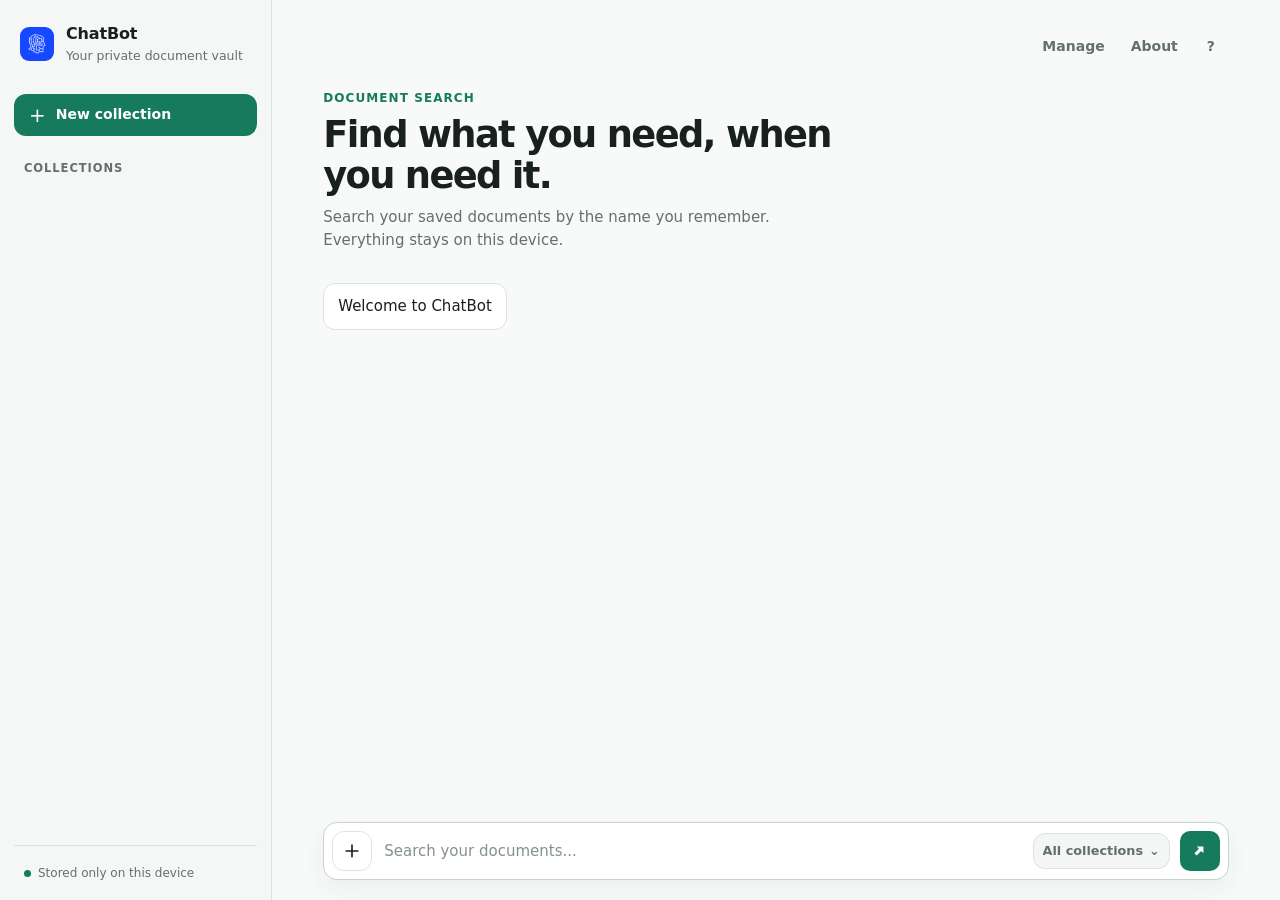
==== commit b6af91e9: "Add collection-based document organization" ====
--- a/index.html
+++ b/index.html
@@ -14,12 +14,20 @@
 
 </head>
 <body>
-<div class="vault-container">
+<div class="app-shell">
+  <aside class="collection-sidebar" id="collectionSidebar" aria-label="Document collections">
+    <div class="sidebar-header">
+      <div class="brand"><img class="brand-logo" src="icons/Bot.png" alt="ChatBot logo"><div class="brand-copy"><h1>ChatBot</h1><p>Your private document vault</p></div></div>
+      <button id="closeSidebarBtn" class="sidebar-close" type="button" aria-label="Close collections">×</button>
+    </div>
+    <button id="newCollectionBtn" class="new-collection-btn" type="button"><span aria-hidden="true">+</span> New collection</button>
+    <div class="sidebar-label">Collections</div>
+    <div class="collection-list" id="collectionList"></div>
+    <div class="sidebar-footer"><span class="privacy-dot" aria-hidden="true"></span> Stored only on this device</div>
+  </aside>
+  <main class="vault-container">
   <header class="app-header">
-    <div class="brand">
-      <div class="brand-mark" aria-hidden="true"><svg viewBox="0 0 24 24" fill="none" stroke="currentColor" stroke-width="1.8"><path d="M5 4.75A1.75 1.75 0 0 1 6.75 3h7.5L19 7.75v11.5A1.75 1.75 0 0 1 17.25 21h-10.5A1.75 1.75 0 0 1 5 19.25V4.75Z"/><path d="M14 3v5h5M8.5 13h7M8.5 16.5h5"/></svg></div>
-      <div class="brand-copy"><h1>ChatBot</h1><p>Your private document vault</p></div>
-    </div>
+    <div class="header-start"><button id="sidebarToggle" class="sidebar-toggle" type="button" aria-label="Open collections"><span></span><span></span><span></span></button><div class="mobile-brand">ChatBot</div></div>
     <nav class="vault-toolbar" aria-label="Application actions">
       <button id="editDocsBtn" type="button" title="Manage your documents">Manage</button>
       <button id="aboutBtn" type="button">About</button>
@@ -36,20 +44,23 @@
       <span></span><span></span><span></span>
     </div>
   </div>
-  <div class="input-area" role="search">
+  <div class="composer-wrap"><div class="input-area" role="search">
     <button id="addDocBtn" type="button" title="Add a document" aria-label="Add a document">
       <svg xmlns="http://www.w3.org/2000/svg" viewBox="0 0 24 24" width="22" height="22">
         <path d="M12 5v14m-7-7h14" stroke="#ffffff" stroke-width="2" stroke-linecap="round" stroke-linejoin="round"/>
       </svg>
     </button>
     <input type="text" id="userInput" aria-label="Search your documents" placeholder="Search your documents..." autocomplete="off">
+    <div class="collection-filter"><button id="collectionFilterBtn" class="filter-btn" type="button" aria-haspopup="dialog" aria-expanded="false"><span id="filterLabel">All collections</span><span aria-hidden="true">⌄</span></button><div id="collectionFilterMenu" class="filter-menu" hidden></div></div>
     <button id="sendBtn" type="button" title="Search" aria-label="Search">
       <svg xmlns="http://www.w3.org/2000/svg" viewBox="0 0 24 24">
         <path d="M12 5L6 11H10V19H14V11H18L12 5Z" fill="#141414"/>
       </svg>
     </button>
   </div>
+  </div></div>
   <input type="file" id="importFile" accept="application/json" style="display:none;">
+  </main>
 </div>
 
 <!-- ADD DOCUMENT POPUP -->
@@ -58,6 +69,8 @@
     <h2 id="popupTitle">Add Document</h2>
     <input type="text" id="docName" placeholder="Document Name">
     <input type="text" id="docValue" placeholder="Document Number / Value">
+    <label for="docCollection">Collection</label>
+    <select id="docCollection" aria-label="Document collection"></select>
     <label for="docFile">Attach File (optional):</label>
     <input type="file" id="docFile" accept=".pdf,.png,.jpg,.jpeg,.gif,.txt,.doc,.docx,.zip" />
     <textarea id="docInfo" placeholder="Additional Information (optional)"></textarea>
@@ -65,6 +78,16 @@
       <button id="saveDocBtn" type="button">Save</button>
       <button id="cancelBtn" type="button">Cancel</button>
     </div>
+  </div>
+</div>
+
+<div class="popup" id="collectionPopup">
+  <div class="popup-content collection-popup-content">
+    <h2>Create collection</h2>
+    <p class="modal-description">Keep related documents together, such as personal records or family documents.</p>
+    <label for="collectionName">Collection name</label>
+    <input id="collectionName" type="text" maxlength="50" placeholder="e.g. Father's documents" autocomplete="off">
+    <div class="popup-actions"><button id="saveCollectionBtn" type="button">Create collection</button><button id="cancelCollectionBtn" type="button">Cancel</button></div>
   </div>
 </div>
 
--- a/styles.css
+++ b/styles.css
@@ -25,6 +25,7 @@
   font-family: Inter, ui-sans-serif, system-ui, -apple-system, BlinkMacSystemFont, "Segoe UI", sans-serif;
   font-size: 15px;
   line-height: 1.5;
+  overflow: hidden;
 }
 
 button, input, textarea { font: inherit; }
@@ -32,16 +33,22 @@
 button, a, input, textarea { -webkit-tap-highlight-color: transparent; }
 
 .vault-container {
-  width: min(100%, 1000px);
-  min-height: 100vh;
-  margin: 0 auto;
-  padding: 32px 40px 24px;
+  min-width: 0;
+  height: 100vh;
+  padding: 28px clamp(20px, 4vw, 56px) 20px;
   display: grid;
   grid-template-rows: auto auto minmax(0, 1fr) auto;
   gap: 24px;
 }
 
+.app-shell { display: grid; grid-template-columns: 272px minmax(0, 1fr); height: 100vh; }
+.collection-sidebar { display: flex; flex-direction: column; min-height: 0; padding: 22px 14px 16px; border-right: 1px solid var(--line); background: #f4f7f5; }
+.sidebar-header { display: flex; align-items: center; justify-content: space-between; margin-bottom: 28px; padding: 0 6px; }.brand-logo { width: 34px; height: 34px; border-radius: 9px; object-fit: cover; }.sidebar-close, .sidebar-toggle, .mobile-brand { display: none; }
+.new-collection-btn { display: flex; align-items: center; justify-content: flex-start; gap: 10px; width: 100%; min-height: 42px; margin-bottom: 24px; background: var(--accent); }.new-collection-btn span { font-size: 1.25rem; font-weight: 400; line-height: 0; }.sidebar-label { padding: 0 10px 8px; color: var(--text-muted); font-size: .72rem; font-weight: 750; letter-spacing: .08em; text-transform: uppercase; }
+.collection-list { overflow-y: auto; display: flex; flex-direction: column; gap: 3px; }.collection-item { display: grid; grid-template-columns: 1fr auto; align-items: center; gap: 4px; border-radius: 9px; }.collection-select { overflow: hidden; display: flex; align-items: center; gap: 10px; min-width: 0; min-height: 40px; padding: 8px 10px; border: 0; border-radius: 9px; background: transparent; color: var(--text-muted); text-align: left; font-weight: 550; }.collection-select:hover, .collection-item.is-selected .collection-select { background: var(--surface); color: var(--text); }.collection-item.is-selected .collection-select { color: var(--accent-hover); box-shadow: 0 1px 2px rgba(29,48,39,.05); }.collection-name { overflow: hidden; text-overflow: ellipsis; white-space: nowrap; }.collection-count { color: var(--text-muted); font-size: .75rem; }.collection-delete { display: grid; width: 30px; height: 30px; min-height: 30px; place-items: center; padding: 0; border: 0; border-radius: 7px; background: transparent; color: #88918d; opacity: 0; }.collection-item:hover .collection-delete, .collection-delete:focus-visible { opacity: 1; }.collection-delete:hover { background: #fcefed; color: var(--danger); }.sidebar-footer { display: flex; align-items: center; gap: 7px; margin-top: auto; padding: 18px 10px 2px; border-top: 1px solid var(--line); color: var(--text-muted); font-size: .75rem; }.privacy-dot { width: 7px; height: 7px; border-radius: 50%; background: var(--accent); }
+
 .app-header { display: flex; align-items: center; justify-content: space-between; gap: 24px; }
+.header-start { display: flex; align-items: center; }
 .brand { display: flex; align-items: center; gap: 12px; min-width: 0; }
 .brand-mark { display: grid; width: 40px; height: 40px; place-items: center; border-radius: var(--radius); background: var(--accent); color: #fff; box-shadow: 0 5px 12px rgba(22, 122, 92, .2); }
 .brand-mark svg { width: 21px; height: 21px; }
@@ -67,12 +74,12 @@
 .vault-toolbar button:hover, #helpBtn:hover, .about-close-btn:hover { background: var(--surface-muted); color: var(--text); }
 #helpBtn { width: 36px; padding: 0; border-radius: 50%; font-weight: 700; }
 
-.search-intro { max-width: 580px; }
+.search-intro { max-width: 580px; align-self: end; }
 .eyebrow { margin: 0 0 7px; color: var(--accent); font-size: .75rem; font-weight: 750; letter-spacing: .09em; text-transform: uppercase; }
 .search-intro h2 { margin: 0; font-size: clamp(1.65rem, 3.5vw, 2.3rem); font-weight: 700; letter-spacing: -.045em; line-height: 1.12; }
 .search-intro p:last-child { max-width: 490px; margin: 10px 0 0; color: var(--text-muted); }
 
-.chatbox { min-height: 220px; padding: 8px 0; overflow-y: auto; display: flex; flex-direction: column; gap: 12px; scrollbar-color: var(--line-strong) transparent; }
+.chatbox { min-height: 0; padding: 8px 0; overflow-y: auto; display: flex; flex-direction: column; gap: 12px; scrollbar-color: var(--line-strong) transparent; }
 .chatbox::-webkit-scrollbar, .about-box::-webkit-scrollbar, #changelogBody::-webkit-scrollbar { width: 6px; }
 .chatbox::-webkit-scrollbar-thumb, .about-box::-webkit-scrollbar-thumb, #changelogBody::-webkit-scrollbar-thumb { background: var(--line-strong); border-radius: 8px; }
 .user-message, .bot-message { max-width: min(85%, 580px); padding: 11px 14px; border: 1px solid var(--line); border-radius: var(--radius); animation: message-in .2s ease-out; word-break: break-word; }
@@ -85,7 +92,7 @@
 @keyframes blink { 0%,80%,100% { opacity: .25; transform: scale(.8); } 40% { opacity: 1; transform: scale(1); } }
 .typing-indicator { display: none; }
 
-.input-area { display: grid; grid-template-columns: auto minmax(0, 1fr) auto; align-items: center; gap: 10px; padding: 8px; border: 1px solid var(--line-strong); border-radius: calc(var(--radius) + 2px); background: var(--surface); box-shadow: 0 8px 24px rgba(29, 48, 39, .06); }
+.composer-wrap { position: sticky; bottom: 0; padding-top: 4px; background: var(--canvas); }.input-area { display: grid; grid-template-columns: auto minmax(0, 1fr) auto auto; align-items: center; gap: 10px; padding: 8px; border: 1px solid var(--line-strong); border-radius: calc(var(--radius) + 2px); background: var(--surface); box-shadow: 0 8px 24px rgba(29, 48, 39, .06); }
 .input-area:focus-within { border-color: var(--accent); box-shadow: 0 0 0 3px rgba(22, 122, 92, .13); }
 #userInput { width: 100%; min-width: 0; border: 0; outline: 0; background: transparent; color: var(--text); padding: 9px 2px; }
 #userInput::placeholder { color: #85918c; }
@@ -94,18 +101,20 @@
 #addDocBtn:hover { background: var(--accent-soft); border-color: #b8d8ca; }
 #sendBtn { display: grid; width: 40px; height: 40px; min-height: 40px; place-items: center; padding: 0; border-radius: 10px; }
 #sendBtn svg { width: 19px; height: 19px; transform: rotate(45deg); } #sendBtn svg path { fill: #fff; }
+.collection-filter { position: relative; }.filter-btn { display: flex; align-items: center; gap: 6px; min-height: 36px; max-width: 180px; padding: 7px 9px; border-color: var(--line); background: var(--surface-muted); color: var(--text-muted); font-size: .8rem; }.filter-btn span:first-child { overflow: hidden; text-overflow: ellipsis; white-space: nowrap; }.filter-btn:hover { background: var(--accent-soft); color: var(--accent-hover); }.filter-menu { position: absolute; right: 0; bottom: calc(100% + 10px); z-index: 10; width: min(290px, calc(100vw - 32px)); padding: 8px; border: 1px solid var(--line); border-radius: var(--radius); background: var(--surface); box-shadow: var(--shadow); }.filter-option { display: flex; align-items: center; gap: 10px; padding: 9px; border-radius: 8px; color: var(--text); font-size: .86rem; cursor: pointer; }.filter-option:hover { background: var(--surface-muted); }.filter-option input { width: 16px; height: 16px; accent-color: var(--accent); }.filter-divider { height: 1px; margin: 5px 0; background: var(--line); }.filter-empty { padding: 9px; color: var(--text-muted); font-size: .85rem; }
 
 .popup, .about-popup { position: fixed; inset: 0; z-index: 100; display: none; align-items: center; justify-content: center; padding: 20px; background: rgba(24, 33, 30, .42); backdrop-filter: blur(4px); }
 .popup-content, .about-box { width: min(100%, 480px); max-height: calc(100vh - 40px); padding: 28px; overflow-y: auto; border: 1px solid var(--line); border-radius: var(--radius); background: var(--surface); box-shadow: var(--shadow); color: var(--text); }
 .popup-content { display: flex; flex-direction: column; gap: 14px; }
 .popup-content h2, .about-title { margin: 0; font-size: 1.2rem; letter-spacing: -.02em; }
 .popup-content input, .popup-content textarea { width: 100%; border: 1px solid var(--line-strong); border-radius: 9px; outline: 0; padding: 10px 12px; background: var(--surface); color: var(--text); transition: border-color .2s ease, box-shadow .2s ease; }
+.popup-content select { width: 100%; border: 1px solid var(--line-strong); border-radius: 9px; outline: 0; padding: 10px 12px; background: var(--surface); color: var(--text); }.modal-description { margin: -4px 0 0; color: var(--text-muted); font-size: .9rem; }
 .popup-content textarea { min-height: 90px; resize: vertical; }.popup-content input:focus, .popup-content textarea:focus { border-color: var(--accent); box-shadow: 0 0 0 3px rgba(22, 122, 92, .12); }
 .popup-content label { color: var(--text-muted); font-size: .875rem; font-weight: 600; }
 .popup-actions { display: flex; flex-wrap: wrap; gap: 10px; margin-top: 6px; }.popup-actions button { flex: 1 1 110px; }
 .popup-actions button:not(#saveDocBtn):not(#refreshAppBtn) { border-color: var(--line-strong); background: var(--surface); color: var(--text); }.popup-actions button:not(#saveDocBtn):not(#refreshAppBtn):hover { background: var(--surface-muted); }
 
-#editPopup { flex-direction: column; }.edit-doc-list { display: flex; flex-direction: column; gap: 8px; }.edit-doc-item { display: flex; align-items: center; justify-content: space-between; gap: 12px; padding: 12px 0; border-bottom: 1px solid var(--line); }.edit-doc-item:last-child { border-bottom: 0; }.edit-buttons, .edit-actions { display: flex; gap: 8px; }.edit-btn, .delete-btn { min-height: 34px; padding: 6px 10px; background: var(--surface-muted); color: var(--text); }.edit-btn:hover { background: var(--accent-soft); color: var(--accent-hover); }.delete-btn, #clearBtn { color: var(--danger); }.delete-btn:hover, #clearBtn:hover { background: #fef0ef; }.edit-actions { width: min(100%, 480px); flex-wrap: wrap; }.edit-actions button { flex: 1 1 90px; border-color: var(--line-strong); background: var(--surface); color: var(--text); }.edit-actions button:hover { background: var(--surface-muted); }
+#editPopup { flex-direction: column; }.edit-doc-list { display: flex; flex-direction: column; gap: 8px; }.edit-doc-item { display: flex; align-items: center; justify-content: space-between; gap: 12px; padding: 12px 0; border-bottom: 1px solid var(--line); }.edit-doc-item:last-child { border-bottom: 0; }.edit-doc-item span { display: flex; flex-direction: column; gap: 2px; }.edit-doc-item small { color: var(--text-muted); font-size: .76rem; }.edit-buttons, .edit-actions { display: flex; gap: 8px; }.edit-btn, .delete-btn { min-height: 34px; padding: 6px 10px; background: var(--surface-muted); color: var(--text); }.edit-btn:hover { background: var(--accent-soft); color: var(--accent-hover); }.delete-btn, #clearBtn { color: var(--danger); }.delete-btn:hover, #clearBtn:hover { background: #fef0ef; }.edit-actions { width: min(100%, 480px); flex-wrap: wrap; }.edit-actions button { flex: 1 1 90px; border-color: var(--line-strong); background: var(--surface); color: var(--text); }.edit-actions button:hover { background: var(--surface-muted); }
 
 .about-box { position: relative; display: flex; flex-direction: column; gap: 16px; text-align: center; }.about-logo { width: 72px; height: 72px; margin: 0 auto; border-radius: var(--radius); }.about-desc, .about-version, .about-dev { margin: 0; color: var(--text-muted); }.about-links-row { display: flex; gap: 8px; }.about-links-row a { flex: 1; padding: 9px 8px; border: 1px solid var(--line); border-radius: 9px; color: var(--accent-hover); font-weight: 650; text-decoration: none; transition: background-color .2s ease, border-color .2s ease; }.about-links-row a:hover { border-color: #b8d8ca; background: var(--accent-soft); }.about-close-btn { position: absolute; top: 14px; right: 14px; }.changelog-box-inner { text-align: left; }.changelog-box-inner .about-title { text-align: center; } #changelogBody { max-height: 52vh; padding: 14px; overflow-y: auto; border: 1px solid var(--line); border-radius: 9px; background: var(--surface-muted); } #changelogBody h1, #changelogBody h2, #changelogBody h3 { color: var(--text); } #changelogBody a { color: var(--accent-hover); }
 
@@ -116,3 +125,7 @@
 
 @media (max-width: 620px) { .vault-container { padding: 20px 16px 16px; gap: 20px; }.app-header { align-items: flex-start; }.vault-toolbar { gap: 0; }.vault-toolbar button { padding-inline: 8px; }.brand-copy p { display: none; }.chatbox { min-height: 160px; }.search-intro h2 { font-size: 1.65rem; }.popup, .about-popup { padding: 12px; }.popup-content, .about-box { padding: 22px; }.about-links-row { flex-direction: column; } }
 @media (max-width: 390px) { #aboutBtn { display: none; }.vault-container { padding-inline: 12px; }.user-message, .bot-message { max-width: 92%; } }
+
+@media (max-width: 760px) {
+  .app-shell { display: block; }.collection-sidebar { position: fixed; inset: 0 auto 0 0; z-index: 110; width: min(300px, 86vw); box-shadow: 20px 0 40px rgba(29,48,39,.14); transform: translateX(-105%); transition: transform .2s ease; }.collection-sidebar.is-open { transform: translateX(0); }.collection-sidebar::after { content: ""; position: fixed; inset: 0; z-index: -1; width: 100vw; background: rgba(24,33,30,.35); opacity: 0; pointer-events: none; transition: opacity .2s ease; }.collection-sidebar.is-open::after { opacity: 1; pointer-events: auto; }.sidebar-close { display: grid; width: 34px; height: 34px; min-height: 34px; place-items: center; padding: 0; border: 0; border-radius: 8px; background: transparent; color: var(--text-muted); font-size: 1.5rem; font-weight: 400; }.sidebar-toggle { display: grid; width: 38px; height: 38px; min-height: 38px; place-content: center; gap: 4px; padding: 0; border: 1px solid var(--line); border-radius: 9px; background: var(--surface); }.sidebar-toggle span { display: block; width: 16px; height: 1.5px; background: var(--text); }.mobile-brand { display: block; margin-left: 10px; font-size: .9rem; font-weight: 700; }.vault-container { height: 100dvh; }.app-header { align-items: center; }.search-intro { align-self: start; }.collection-filter { order: 4; grid-column: 1 / -1; }.filter-btn { max-width: none; width: 100%; justify-content: space-between; }.input-area { grid-template-columns: auto minmax(0, 1fr) auto; }.composer-wrap { padding-top: 8px; }.vault-toolbar #aboutBtn { display: none; }
+}
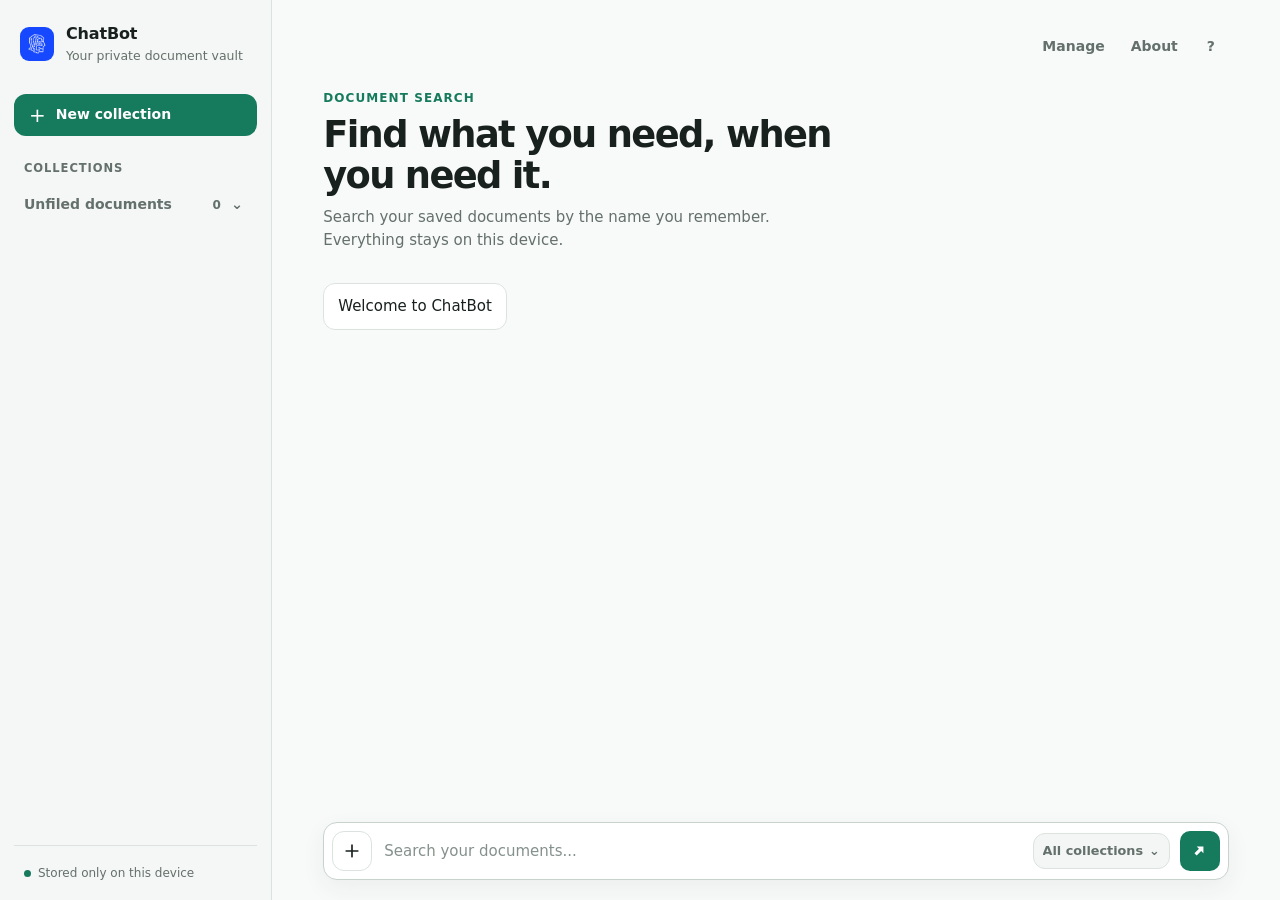
==== commit 5f0bc232: "Improve document actions and unfiled navigation" ====
--- a/index.html
+++ b/index.html
@@ -73,6 +73,7 @@
     <select id="docCollection" aria-label="Document collection"></select>
     <label for="docFile">Attach File (optional):</label>
     <input type="file" id="docFile" accept=".pdf,.png,.jpg,.jpeg,.gif,.txt,.doc,.docx,.zip" />
+    <label id="removeFileOption" class="remove-file-option" hidden><input type="checkbox" id="removeExistingFile"> Remove attached file</label>
     <textarea id="docInfo" placeholder="Additional Information (optional)"></textarea>
     <div class="popup-actions">
       <button id="saveDocBtn" type="button">Save</button>
--- a/styles.css
+++ b/styles.css
@@ -40,12 +40,13 @@
   grid-template-rows: auto auto minmax(0, 1fr) auto;
   gap: 24px;
 }
+.vault-container.intro-dismissed { grid-template-rows: auto minmax(0, 1fr) auto; }
 
 .app-shell { display: grid; grid-template-columns: 272px minmax(0, 1fr); height: 100vh; }
 .collection-sidebar { display: flex; flex-direction: column; min-height: 0; padding: 22px 14px 16px; border-right: 1px solid var(--line); background: #f4f7f5; }
 .sidebar-header { display: flex; align-items: center; justify-content: space-between; margin-bottom: 28px; padding: 0 6px; }.brand-logo { width: 34px; height: 34px; border-radius: 9px; object-fit: cover; }.sidebar-close, .sidebar-toggle, .mobile-brand { display: none; }
 .new-collection-btn { display: flex; align-items: center; justify-content: flex-start; gap: 10px; width: 100%; min-height: 42px; margin-bottom: 24px; background: var(--accent); }.new-collection-btn span { font-size: 1.25rem; font-weight: 400; line-height: 0; }.sidebar-label { padding: 0 10px 8px; color: var(--text-muted); font-size: .72rem; font-weight: 750; letter-spacing: .08em; text-transform: uppercase; }
-.collection-list { overflow-y: auto; display: flex; flex-direction: column; gap: 3px; }.collection-item { display: grid; grid-template-columns: 1fr auto; align-items: center; gap: 4px; border-radius: 9px; }.collection-select { overflow: hidden; display: flex; align-items: center; gap: 10px; min-width: 0; min-height: 40px; padding: 8px 10px; border: 0; border-radius: 9px; background: transparent; color: var(--text-muted); text-align: left; font-weight: 550; }.collection-select:hover, .collection-item.is-selected .collection-select { background: var(--surface); color: var(--text); }.collection-item.is-selected .collection-select { color: var(--accent-hover); box-shadow: 0 1px 2px rgba(29,48,39,.05); }.collection-name { overflow: hidden; text-overflow: ellipsis; white-space: nowrap; }.collection-count { color: var(--text-muted); font-size: .75rem; }.collection-delete { display: grid; width: 30px; height: 30px; min-height: 30px; place-items: center; padding: 0; border: 0; border-radius: 7px; background: transparent; color: #88918d; opacity: 0; }.collection-item:hover .collection-delete, .collection-delete:focus-visible { opacity: 1; }.collection-delete:hover { background: #fcefed; color: var(--danger); }.sidebar-footer { display: flex; align-items: center; gap: 7px; margin-top: auto; padding: 18px 10px 2px; border-top: 1px solid var(--line); color: var(--text-muted); font-size: .75rem; }.privacy-dot { width: 7px; height: 7px; border-radius: 50%; background: var(--accent); }
+.collection-list { overflow-y: auto; display: flex; flex-direction: column; gap: 3px; }.collection-item { display: grid; grid-template-columns: minmax(0, 1fr) auto; align-items: center; gap: 4px; border-radius: 9px; }.collection-select { overflow: hidden; display: flex; align-items: center; gap: 10px; min-width: 0; min-height: 40px; padding: 8px 10px; border: 0; border-radius: 9px; background: transparent; color: var(--text-muted); text-align: left; font-weight: 550; }.collection-select:hover, .collection-item.is-selected .collection-select { background: var(--surface); color: var(--text); }.collection-item.is-selected .collection-select { color: var(--accent-hover); box-shadow: 0 1px 2px rgba(29,48,39,.05); }.collection-name { overflow: hidden; flex: 1; text-overflow: ellipsis; white-space: nowrap; }.collection-count { color: var(--text-muted); font-size: .75rem; }.collection-chevron { color: var(--text-muted); font-size: .9rem; transition: transform .2s ease; }.collection-item.is-expanded .collection-chevron { transform: rotate(180deg); }.collection-delete { display: grid; width: 30px; height: 30px; min-height: 30px; place-items: center; padding: 0; border: 0; border-radius: 7px; background: transparent; color: #88918d; opacity: 0; }.collection-item:hover .collection-delete, .collection-delete:focus-visible { opacity: 1; }.collection-delete:hover { background: #fcefed; color: var(--danger); }.collection-documents { grid-column: 1 / -1; display: flex; flex-direction: column; gap: 2px; margin: -1px 0 7px 10px; padding-left: 9px; border-left: 1px solid var(--line-strong); }.collection-document-row { position: relative; display: flex; align-items: center; gap: 2px; }.collection-document { display: flex; align-items: center; gap: 8px; flex: 1; min-width: 0; min-height: 35px; padding: 5px 7px; overflow: hidden; border: 0; border-radius: 7px; background: transparent; color: var(--text-muted); font-size: .8rem; font-weight: 550; text-align: left; }.collection-document:hover { background: var(--surface); color: var(--text); }.collection-document img, .document-placeholder { flex: 0 0 23px; width: 23px; height: 23px; border-radius: 5px; object-fit: cover; background: var(--accent-soft); color: var(--accent-hover); text-align: center; line-height: 23px; }.collection-document span:last-child { overflow: hidden; text-overflow: ellipsis; white-space: nowrap; }.document-menu-toggle { width: 28px; height: 28px; min-height: 28px; padding: 0; border: 0; border-radius: 6px; background: transparent; color: var(--text-muted); font-size: 1.1rem; line-height: 1; }.document-menu-toggle:hover { background: var(--surface); color: var(--text); }.document-menu { position: absolute; z-index: 5; top: 31px; right: 0; display: grid; min-width: 104px; padding: 4px; border: 1px solid var(--line); border-radius: 8px; background: var(--surface); box-shadow: 0 8px 20px rgba(29,48,39,.14); }.document-menu button { min-height: 31px; padding: 5px 8px; border: 0; border-radius: 5px; background: transparent; color: var(--text); font-size: .78rem; text-align: left; }.document-menu button:hover { background: var(--surface-muted); }.document-menu button:last-child { color: var(--danger); }.collection-empty { margin: 5px 7px; color: var(--text-muted); font-size: .76rem; }.sidebar-footer { display: flex; align-items: center; gap: 7px; margin-top: auto; padding: 18px 10px 2px; border-top: 1px solid var(--line); color: var(--text-muted); font-size: .75rem; }.privacy-dot { width: 7px; height: 7px; border-radius: 50%; background: var(--accent); }
 
 .app-header { display: flex; align-items: center; justify-content: space-between; gap: 24px; }
 .header-start { display: flex; align-items: center; }
@@ -74,7 +75,7 @@
 .vault-toolbar button:hover, #helpBtn:hover, .about-close-btn:hover { background: var(--surface-muted); color: var(--text); }
 #helpBtn { width: 36px; padding: 0; border-radius: 50%; font-weight: 700; }
 
-.search-intro { max-width: 580px; align-self: end; }
+.search-intro { max-width: 580px; align-self: end; transition: opacity .2s ease, transform .2s ease; }.search-intro.is-dismissed { display: none; }
 .eyebrow { margin: 0 0 7px; color: var(--accent); font-size: .75rem; font-weight: 750; letter-spacing: .09em; text-transform: uppercase; }
 .search-intro h2 { margin: 0; font-size: clamp(1.65rem, 3.5vw, 2.3rem); font-weight: 700; letter-spacing: -.045em; line-height: 1.12; }
 .search-intro p:last-child { max-width: 490px; margin: 10px 0 0; color: var(--text-muted); }
@@ -103,7 +104,7 @@
 #sendBtn svg { width: 19px; height: 19px; transform: rotate(45deg); } #sendBtn svg path { fill: #fff; }
 .collection-filter { position: relative; }.filter-btn { display: flex; align-items: center; gap: 6px; min-height: 36px; max-width: 180px; padding: 7px 9px; border-color: var(--line); background: var(--surface-muted); color: var(--text-muted); font-size: .8rem; }.filter-btn span:first-child { overflow: hidden; text-overflow: ellipsis; white-space: nowrap; }.filter-btn:hover { background: var(--accent-soft); color: var(--accent-hover); }.filter-menu { position: absolute; right: 0; bottom: calc(100% + 10px); z-index: 10; width: min(290px, calc(100vw - 32px)); padding: 8px; border: 1px solid var(--line); border-radius: var(--radius); background: var(--surface); box-shadow: var(--shadow); }.filter-option { display: flex; align-items: center; gap: 10px; padding: 9px; border-radius: 8px; color: var(--text); font-size: .86rem; cursor: pointer; }.filter-option:hover { background: var(--surface-muted); }.filter-option input { width: 16px; height: 16px; accent-color: var(--accent); }.filter-divider { height: 1px; margin: 5px 0; background: var(--line); }.filter-empty { padding: 9px; color: var(--text-muted); font-size: .85rem; }
 
-.popup, .about-popup { position: fixed; inset: 0; z-index: 100; display: none; align-items: center; justify-content: center; padding: 20px; background: rgba(24, 33, 30, .42); backdrop-filter: blur(4px); }
+.popup, .about-popup { position: fixed; inset: 0; z-index: 200; display: none; align-items: center; justify-content: center; padding: 20px; background: rgba(24, 33, 30, .42); backdrop-filter: blur(4px); }
 .popup-content, .about-box { width: min(100%, 480px); max-height: calc(100vh - 40px); padding: 28px; overflow-y: auto; border: 1px solid var(--line); border-radius: var(--radius); background: var(--surface); box-shadow: var(--shadow); color: var(--text); }
 .popup-content { display: flex; flex-direction: column; gap: 14px; }
 .popup-content h2, .about-title { margin: 0; font-size: 1.2rem; letter-spacing: -.02em; }
@@ -111,6 +112,7 @@
 .popup-content select { width: 100%; border: 1px solid var(--line-strong); border-radius: 9px; outline: 0; padding: 10px 12px; background: var(--surface); color: var(--text); }.modal-description { margin: -4px 0 0; color: var(--text-muted); font-size: .9rem; }
 .popup-content textarea { min-height: 90px; resize: vertical; }.popup-content input:focus, .popup-content textarea:focus { border-color: var(--accent); box-shadow: 0 0 0 3px rgba(22, 122, 92, .12); }
 .popup-content label { color: var(--text-muted); font-size: .875rem; font-weight: 600; }
+.popup-content .remove-file-option { display: flex; align-items: center; gap: 8px; font-weight: 500; cursor: pointer; }.remove-file-option input { width: 16px; height: 16px; accent-color: var(--accent); }
 .popup-actions { display: flex; flex-wrap: wrap; gap: 10px; margin-top: 6px; }.popup-actions button { flex: 1 1 110px; }
 .popup-actions button:not(#saveDocBtn):not(#refreshAppBtn) { border-color: var(--line-strong); background: var(--surface); color: var(--text); }.popup-actions button:not(#saveDocBtn):not(#refreshAppBtn):hover { background: var(--surface-muted); }
 
